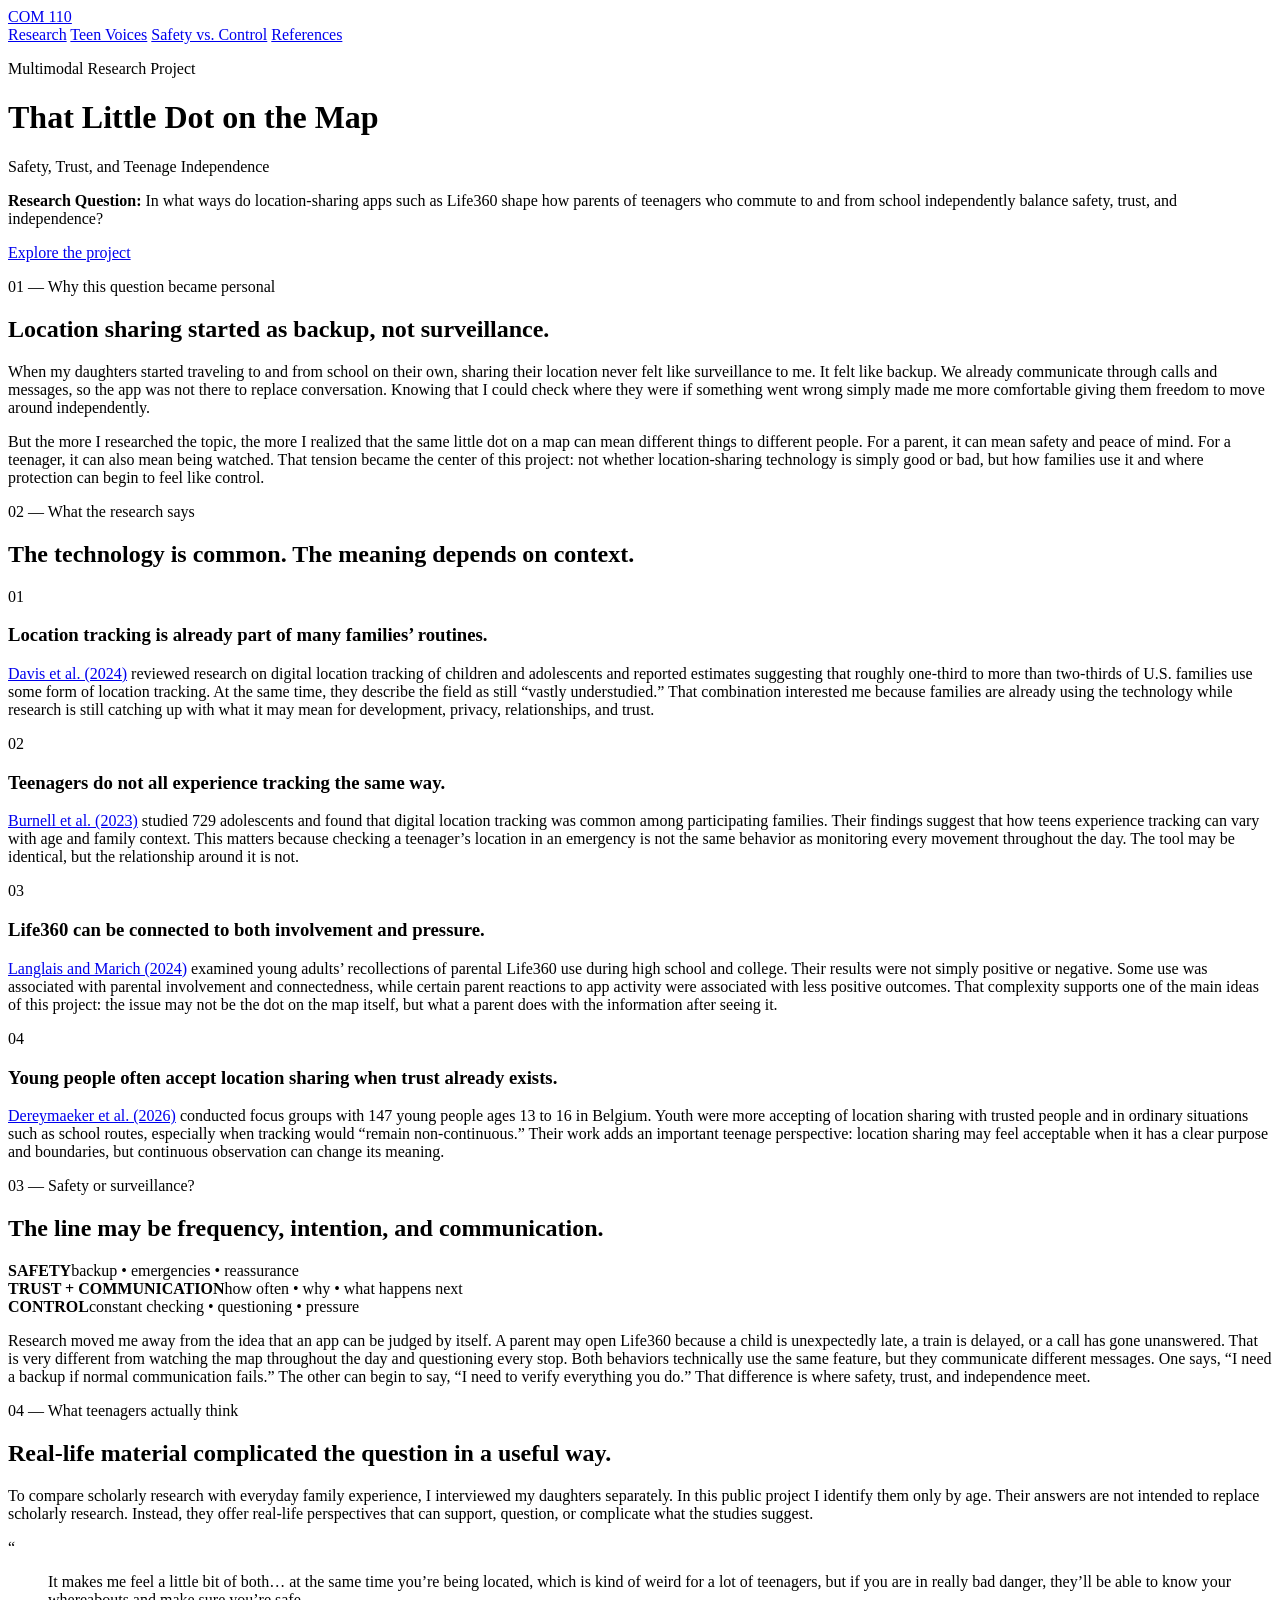
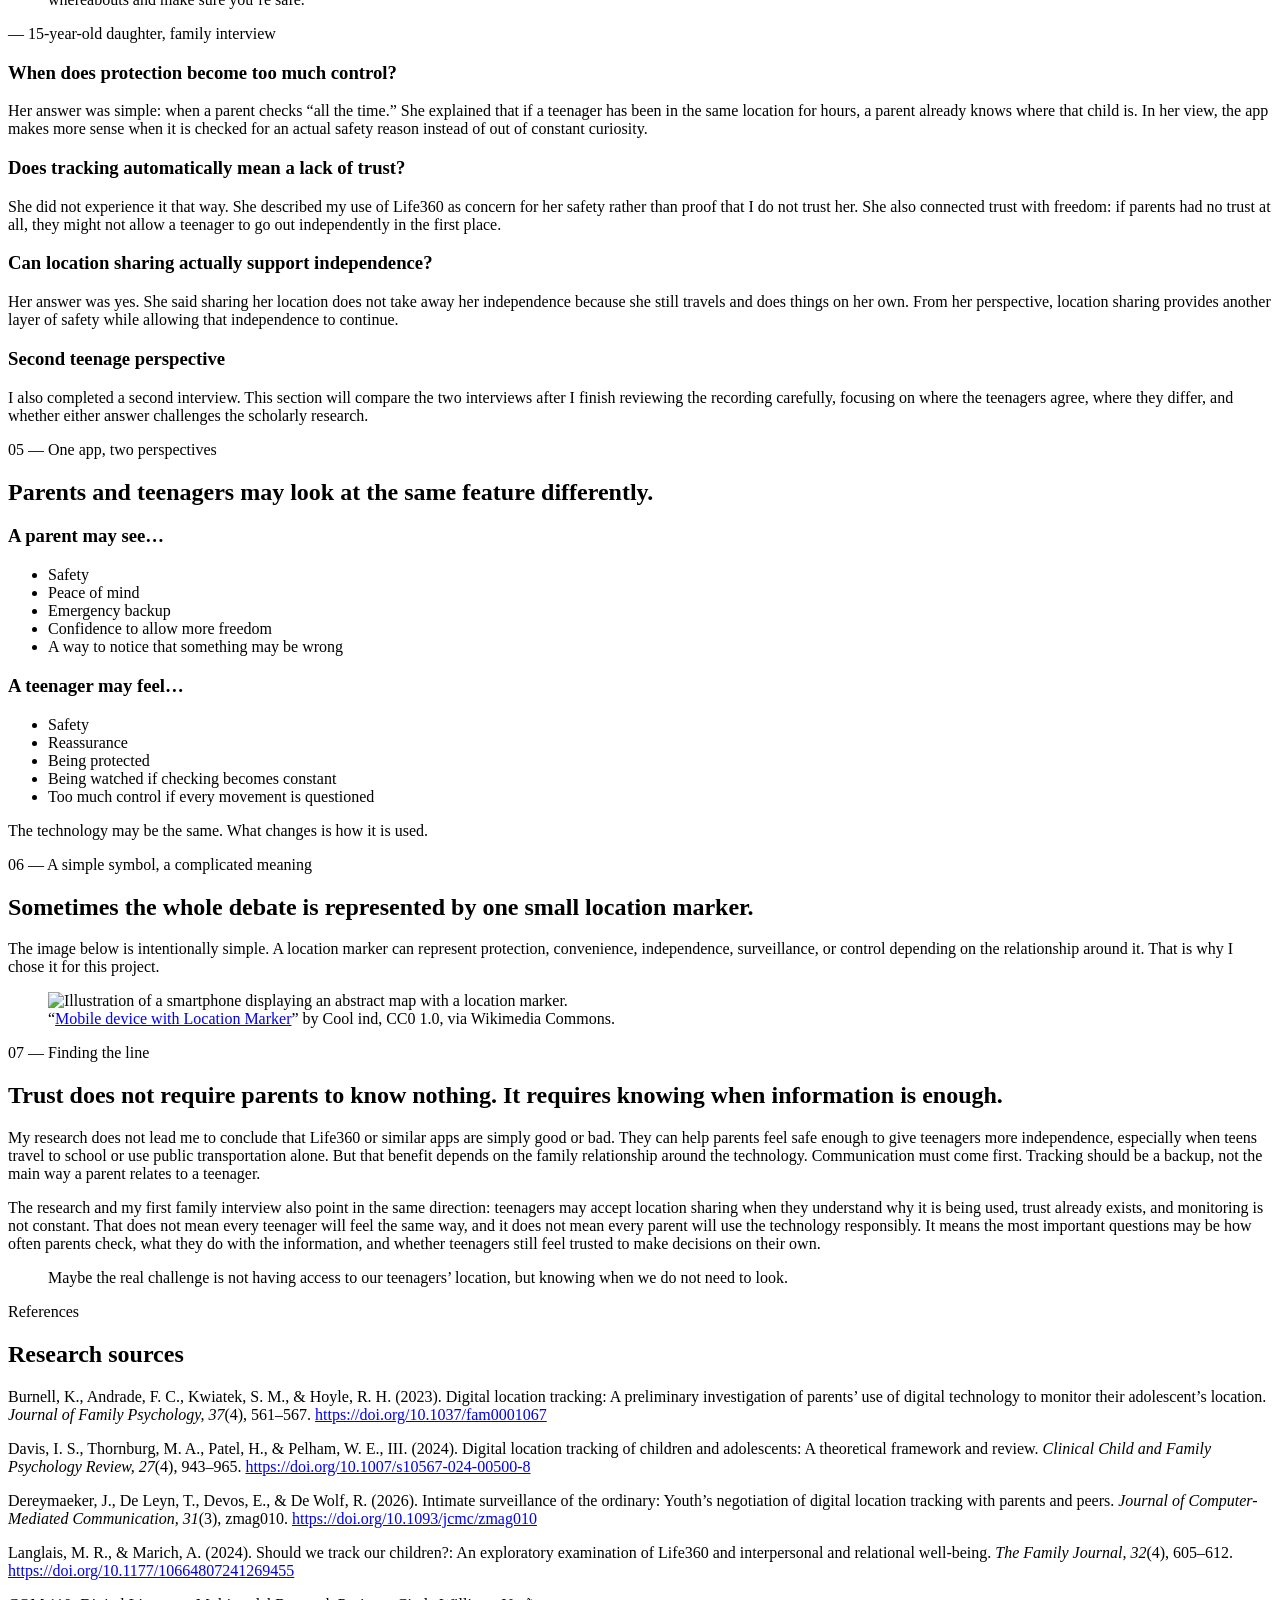
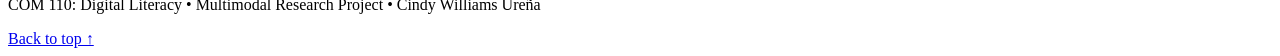
==== com110-life360/index.html @ 95034e3a "Start COM 110 multimodal research project site" ====
<!DOCTYPE html>
<html lang="en">
<head>
  <meta charset="UTF-8">
  <meta name="viewport" content="width=device-width, initial-scale=1.0">
  <meta name="description" content="COM 110 multimodal research project about location-sharing apps, safety, trust, and teenage independence.">
  <title>That Little Dot on the Map | COM 110</title>
  <link rel="stylesheet" href="styles.css">
</head>
<body>
  <header class="hero" id="top">
    <nav class="nav">
      <a class="brand" href="#top">COM 110</a>
      <div class="nav-links">
        <a href="#research">Research</a>
        <a href="#voices">Teen Voices</a>
        <a href="#balance">Safety vs. Control</a>
        <a href="#references">References</a>
      </div>
    </nav>

    <div class="hero-grid">
      <div class="hero-copy">
        <p class="eyebrow">Multimodal Research Project</p>
        <h1>That Little Dot on the Map</h1>
        <p class="subtitle">Safety, Trust, and Teenage Independence</p>
        <p class="research-question"><strong>Research Question:</strong> In what ways do location-sharing apps such as Life360 shape how parents of teenagers who commute to and from school independently balance safety, trust, and independence?</p>
        <a class="button" href="#introduction">Explore the project</a>
      </div>
      <div class="hero-art" aria-hidden="true">
        <div class="phone">
          <div class="phone-speaker"></div>
          <div class="road road-a"></div>
          <div class="road road-b"></div>
          <div class="road road-c"></div>
          <div class="pin"><span></span></div>
        </div>
      </div>
    </div>
  </header>

  <main>
    <section class="section" id="introduction">
      <p class="section-label">01 — Why this question became personal</p>
      <h2>Location sharing started as backup, not surveillance.</h2>
      <div class="columns">
        <p>When my daughters started traveling to and from school on their own, sharing their location never felt like surveillance to me. It felt like backup. We already communicate through calls and messages, so the app was not there to replace conversation. Knowing that I could check where they were if something went wrong simply made me more comfortable giving them freedom to move around independently.</p>
        <p>But the more I researched the topic, the more I realized that the same little dot on a map can mean different things to different people. For a parent, it can mean safety and peace of mind. For a teenager, it can also mean being watched. That tension became the center of this project: not whether location-sharing technology is simply good or bad, but how families use it and where protection can begin to feel like control.</p>
      </div>
    </section>

    <section class="section tinted" id="research">
      <p class="section-label">02 — What the research says</p>
      <h2>The technology is common. The meaning depends on context.</h2>

      <div class="card-grid">
        <article class="research-card">
          <span class="number">01</span>
          <h3>Location tracking is already part of many families’ routines.</h3>
          <p><a href="https://doi.org/10.1007/s10567-024-00500-8" target="_blank" rel="noopener">Davis et al. (2024)</a> reviewed research on digital location tracking of children and adolescents and reported estimates suggesting that roughly one-third to more than two-thirds of U.S. families use some form of location tracking. At the same time, they describe the field as still “vastly understudied.” That combination interested me because families are already using the technology while research is still catching up with what it may mean for development, privacy, relationships, and trust.</p>
        </article>

        <article class="research-card">
          <span class="number">02</span>
          <h3>Teenagers do not all experience tracking the same way.</h3>
          <p><a href="https://doi.org/10.1037/fam0001067" target="_blank" rel="noopener">Burnell et al. (2023)</a> studied 729 adolescents and found that digital location tracking was common among participating families. Their findings suggest that how teens experience tracking can vary with age and family context. This matters because checking a teenager’s location in an emergency is not the same behavior as monitoring every movement throughout the day. The tool may be identical, but the relationship around it is not.</p>
        </article>

        <article class="research-card">
          <span class="number">03</span>
          <h3>Life360 can be connected to both involvement and pressure.</h3>
          <p><a href="https://doi.org/10.1177/10664807241269455" target="_blank" rel="noopener">Langlais and Marich (2024)</a> examined young adults’ recollections of parental Life360 use during high school and college. Their results were not simply positive or negative. Some use was associated with parental involvement and connectedness, while certain parent reactions to app activity were associated with less positive outcomes. That complexity supports one of the main ideas of this project: the issue may not be the dot on the map itself, but what a parent does with the information after seeing it.</p>
        </article>

        <article class="research-card">
          <span class="number">04</span>
          <h3>Young people often accept location sharing when trust already exists.</h3>
          <p><a href="https://doi.org/10.1093/jcmc/zmag010" target="_blank" rel="noopener">Dereymaeker et al. (2026)</a> conducted focus groups with 147 young people ages 13 to 16 in Belgium. Youth were more accepting of location sharing with trusted people and in ordinary situations such as school routes, especially when tracking would “remain non-continuous.” Their work adds an important teenage perspective: location sharing may feel acceptable when it has a clear purpose and boundaries, but continuous observation can change its meaning.</p>
        </article>
      </div>
    </section>

    <section class="section" id="balance">
      <p class="section-label">03 — Safety or surveillance?</p>
      <h2>The line may be frequency, intention, and communication.</h2>

      <div class="spectrum" role="img" aria-label="A visual spectrum from safety to control, with trust and communication in the center.">
        <div class="spectrum-block safe"><strong>SAFETY</strong><span>backup • emergencies • reassurance</span></div>
        <div class="spectrum-block middle"><strong>TRUST + COMMUNICATION</strong><span>how often • why • what happens next</span></div>
        <div class="spectrum-block watch"><strong>CONTROL</strong><span>constant checking • questioning • pressure</span></div>
      </div>

      <p class="wide">Research moved me away from the idea that an app can be judged by itself. A parent may open Life360 because a child is unexpectedly late, a train is delayed, or a call has gone unanswered. That is very different from watching the map throughout the day and questioning every stop. Both behaviors technically use the same feature, but they communicate different messages. One says, “I need a backup if normal communication fails.” The other can begin to say, “I need to verify everything you do.” That difference is where safety, trust, and independence meet.</p>
    </section>

    <section class="section voices" id="voices">
      <p class="section-label">04 — What teenagers actually think</p>
      <h2>Real-life material complicated the question in a useful way.</h2>
      <p class="wide">To compare scholarly research with everyday family experience, I interviewed my daughters separately. In this public project I identify them only by age. Their answers are not intended to replace scholarly research. Instead, they offer real-life perspectives that can support, question, or complicate what the studies suggest.</p>

      <div class="quote-card">
        <div class="quote-mark">“</div>
        <blockquote>It makes me feel a little bit of both… at the same time you’re being located, which is kind of weird for a lot of teenagers, but if you are in really bad danger, they’ll be able to know your whereabouts and make sure you’re safe.</blockquote>
        <p>— 15-year-old daughter, family interview</p>
      </div>

      <div class="voice-grid">
        <article>
          <h3>When does protection become too much control?</h3>
          <p>Her answer was simple: when a parent checks “all the time.” She explained that if a teenager has been in the same location for hours, a parent already knows where that child is. In her view, the app makes more sense when it is checked for an actual safety reason instead of out of constant curiosity.</p>
        </article>
        <article>
          <h3>Does tracking automatically mean a lack of trust?</h3>
          <p>She did not experience it that way. She described my use of Life360 as concern for her safety rather than proof that I do not trust her. She also connected trust with freedom: if parents had no trust at all, they might not allow a teenager to go out independently in the first place.</p>
        </article>
        <article>
          <h3>Can location sharing actually support independence?</h3>
          <p>Her answer was yes. She said sharing her location does not take away her independence because she still travels and does things on her own. From her perspective, location sharing provides another layer of safety while allowing that independence to continue.</p>
        </article>
        <article class="pending">
          <h3>Second teenage perspective</h3>
          <p>I also completed a second interview. This section will compare the two interviews after I finish reviewing the recording carefully, focusing on where the teenagers agree, where they differ, and whether either answer challenges the scholarly research.</p>
        </article>
      </div>
    </section>

    <section class="section comparison">
      <p class="section-label">05 — One app, two perspectives</p>
      <h2>Parents and teenagers may look at the same feature differently.</h2>
      <div class="comparison-grid">
        <div class="compare-card parent">
          <h3>A parent may see…</h3>
          <ul>
            <li>Safety</li>
            <li>Peace of mind</li>
            <li>Emergency backup</li>
            <li>Confidence to allow more freedom</li>
            <li>A way to notice that something may be wrong</li>
          </ul>
        </div>
        <div class="compare-card teen">
          <h3>A teenager may feel…</h3>
          <ul>
            <li>Safety</li>
            <li>Reassurance</li>
            <li>Being protected</li>
            <li>Being watched if checking becomes constant</li>
            <li>Too much control if every movement is questioned</li>
          </ul>
        </div>
      </div>
      <p class="takeaway">The technology may be the same. What changes is how it is used.</p>
    </section>

    <section class="section image-section">
      <div class="image-copy">
        <p class="section-label">06 — A simple symbol, a complicated meaning</p>
        <h2>Sometimes the whole debate is represented by one small location marker.</h2>
        <p>The image below is intentionally simple. A location marker can represent protection, convenience, independence, surveillance, or control depending on the relationship around it. That is why I chose it for this project.</p>
      </div>
      <figure>
        <img src="https://commons.wikimedia.org/wiki/Special:Redirect/file/Mobile_device_with_Location_Marker.png" alt="Illustration of a smartphone displaying an abstract map with a location marker.">
        <figcaption>“<a href="https://commons.wikimedia.org/wiki/File:Mobile_device_with_Location_Marker.png" target="_blank" rel="noopener">Mobile device with Location Marker</a>” by Cool ind, CC0 1.0, via Wikimedia Commons.</figcaption>
      </figure>
    </section>

    <section class="section conclusion">
      <p class="section-label">07 — Finding the line</p>
      <h2>Trust does not require parents to know nothing. It requires knowing when information is enough.</h2>
      <p>My research does not lead me to conclude that Life360 or similar apps are simply good or bad. They can help parents feel safe enough to give teenagers more independence, especially when teens travel to school or use public transportation alone. But that benefit depends on the family relationship around the technology. Communication must come first. Tracking should be a backup, not the main way a parent relates to a teenager.</p>
      <p>The research and my first family interview also point in the same direction: teenagers may accept location sharing when they understand why it is being used, trust already exists, and monitoring is not constant. That does not mean every teenager will feel the same way, and it does not mean every parent will use the technology responsibly. It means the most important questions may be how often parents check, what they do with the information, and whether teenagers still feel trusted to make decisions on their own.</p>
      <blockquote class="final-quote">Maybe the real challenge is not having access to our teenagers’ location, but knowing when we do not need to look.</blockquote>
    </section>

    <section class="section references" id="references">
      <p class="section-label">References</p>
      <h2>Research sources</h2>
      <div class="reference-list">
        <p>Burnell, K., Andrade, F. C., Kwiatek, S. M., &amp; Hoyle, R. H. (2023). Digital location tracking: A preliminary investigation of parents’ use of digital technology to monitor their adolescent’s location. <em>Journal of Family Psychology, 37</em>(4), 561–567. <a href="https://doi.org/10.1037/fam0001067" target="_blank" rel="noopener">https://doi.org/10.1037/fam0001067</a></p>
        <p>Davis, I. S., Thornburg, M. A., Patel, H., &amp; Pelham, W. E., III. (2024). Digital location tracking of children and adolescents: A theoretical framework and review. <em>Clinical Child and Family Psychology Review, 27</em>(4), 943–965. <a href="https://doi.org/10.1007/s10567-024-00500-8" target="_blank" rel="noopener">https://doi.org/10.1007/s10567-024-00500-8</a></p>
        <p>Dereymaeker, J., De Leyn, T., Devos, E., &amp; De Wolf, R. (2026). Intimate surveillance of the ordinary: Youth’s negotiation of digital location tracking with parents and peers. <em>Journal of Computer-Mediated Communication, 31</em>(3), zmag010. <a href="https://doi.org/10.1093/jcmc/zmag010" target="_blank" rel="noopener">https://doi.org/10.1093/jcmc/zmag010</a></p>
        <p>Langlais, M. R., &amp; Marich, A. (2024). Should we track our children?: An exploratory examination of Life360 and interpersonal and relational well-being. <em>The Family Journal, 32</em>(4), 605–612. <a href="https://doi.org/10.1177/10664807241269455" target="_blank" rel="noopener">https://doi.org/10.1177/10664807241269455</a></p>
      </div>
    </section>
  </main>

  <footer>
    <p>COM 110: Digital Literacy • Multimodal Research Project • Cindy Williams Ureña</p>
    <a href="#top">Back to top ↑</a>
  </footer>

  <script src="script.js"></script>
</body>
</html>
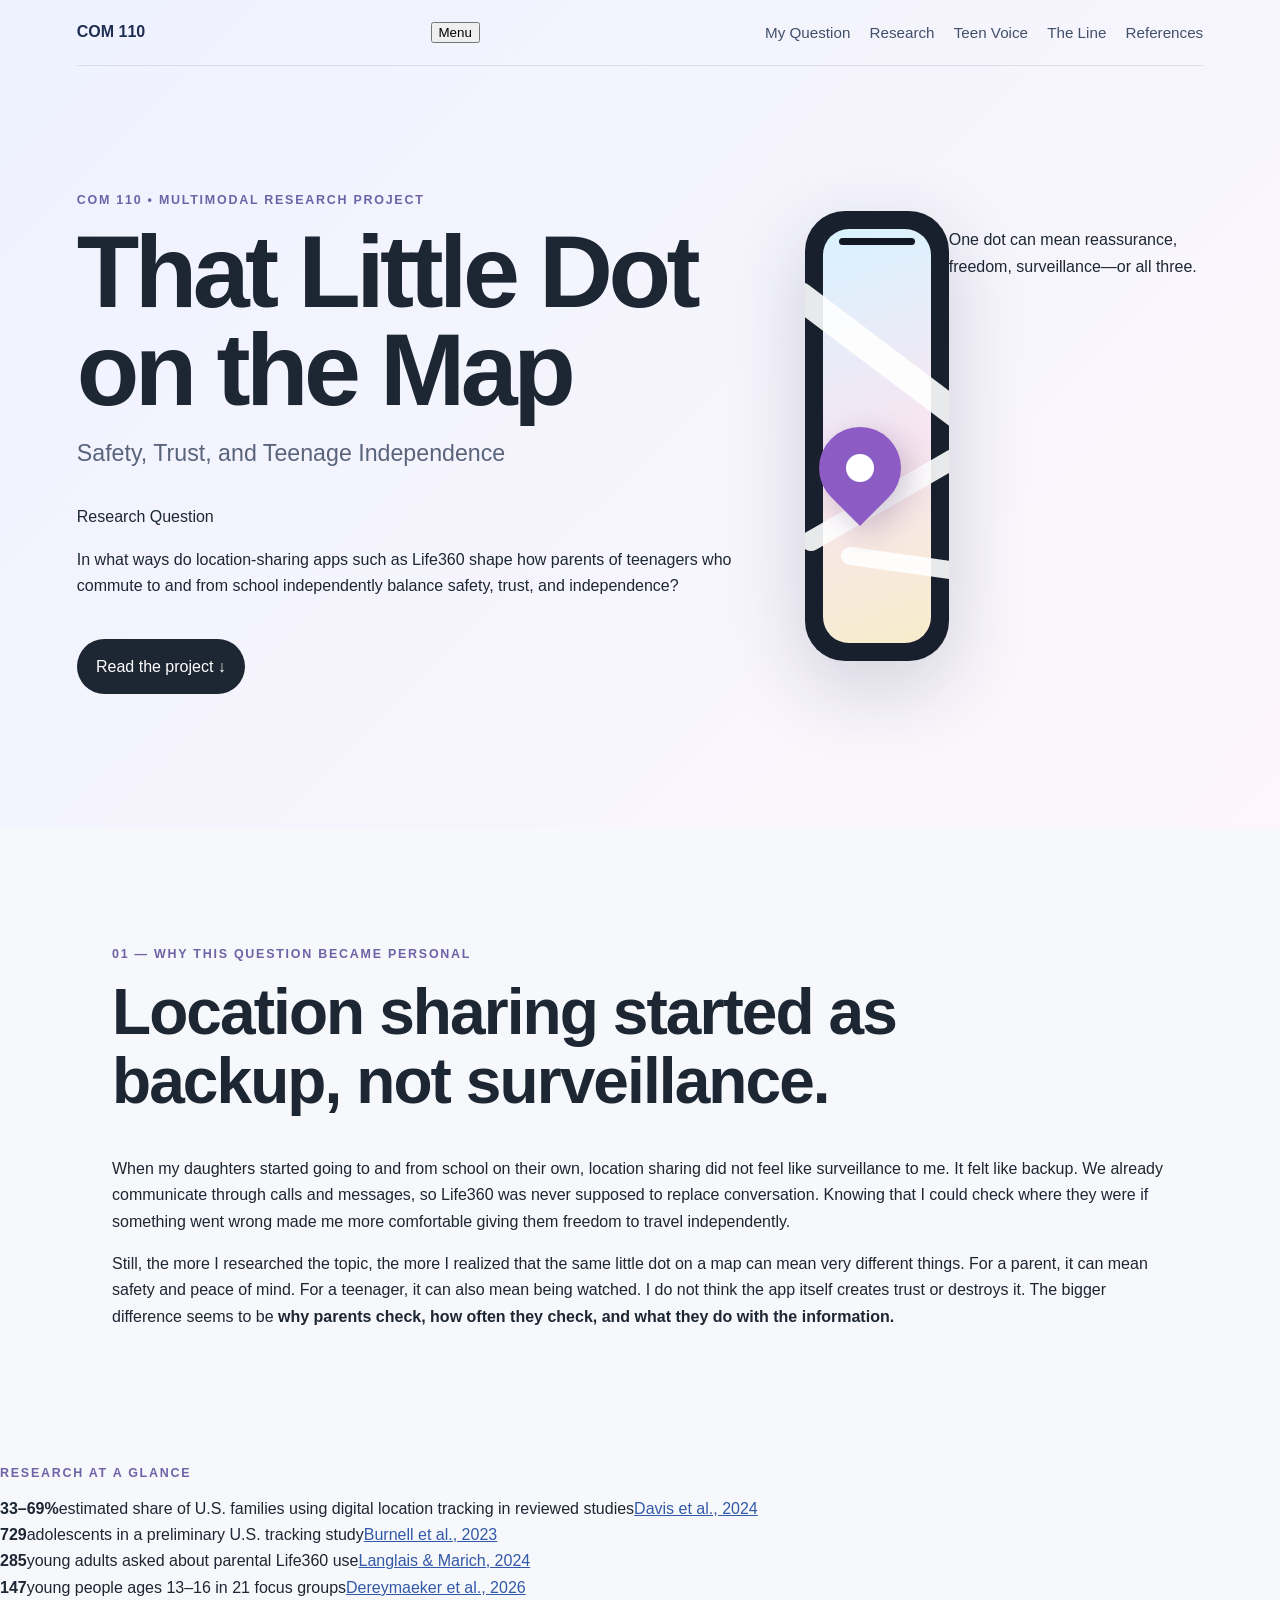
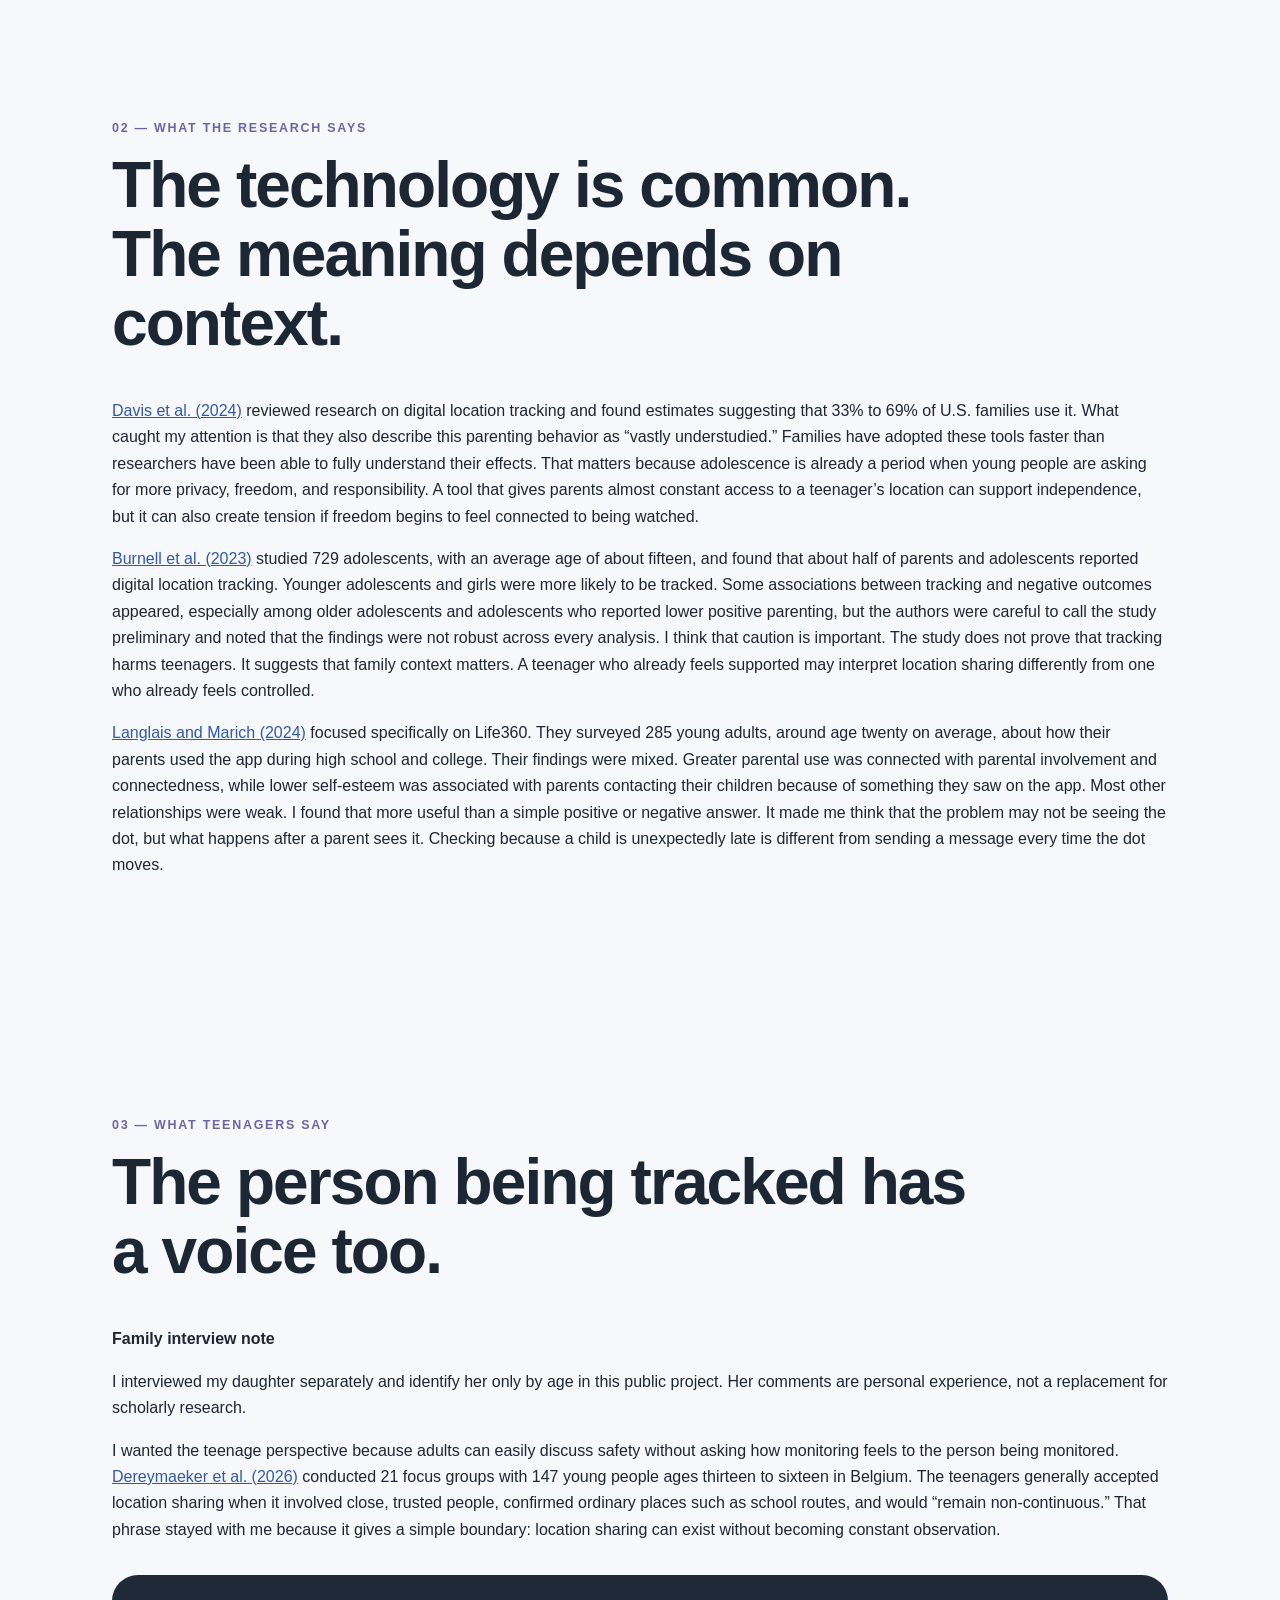
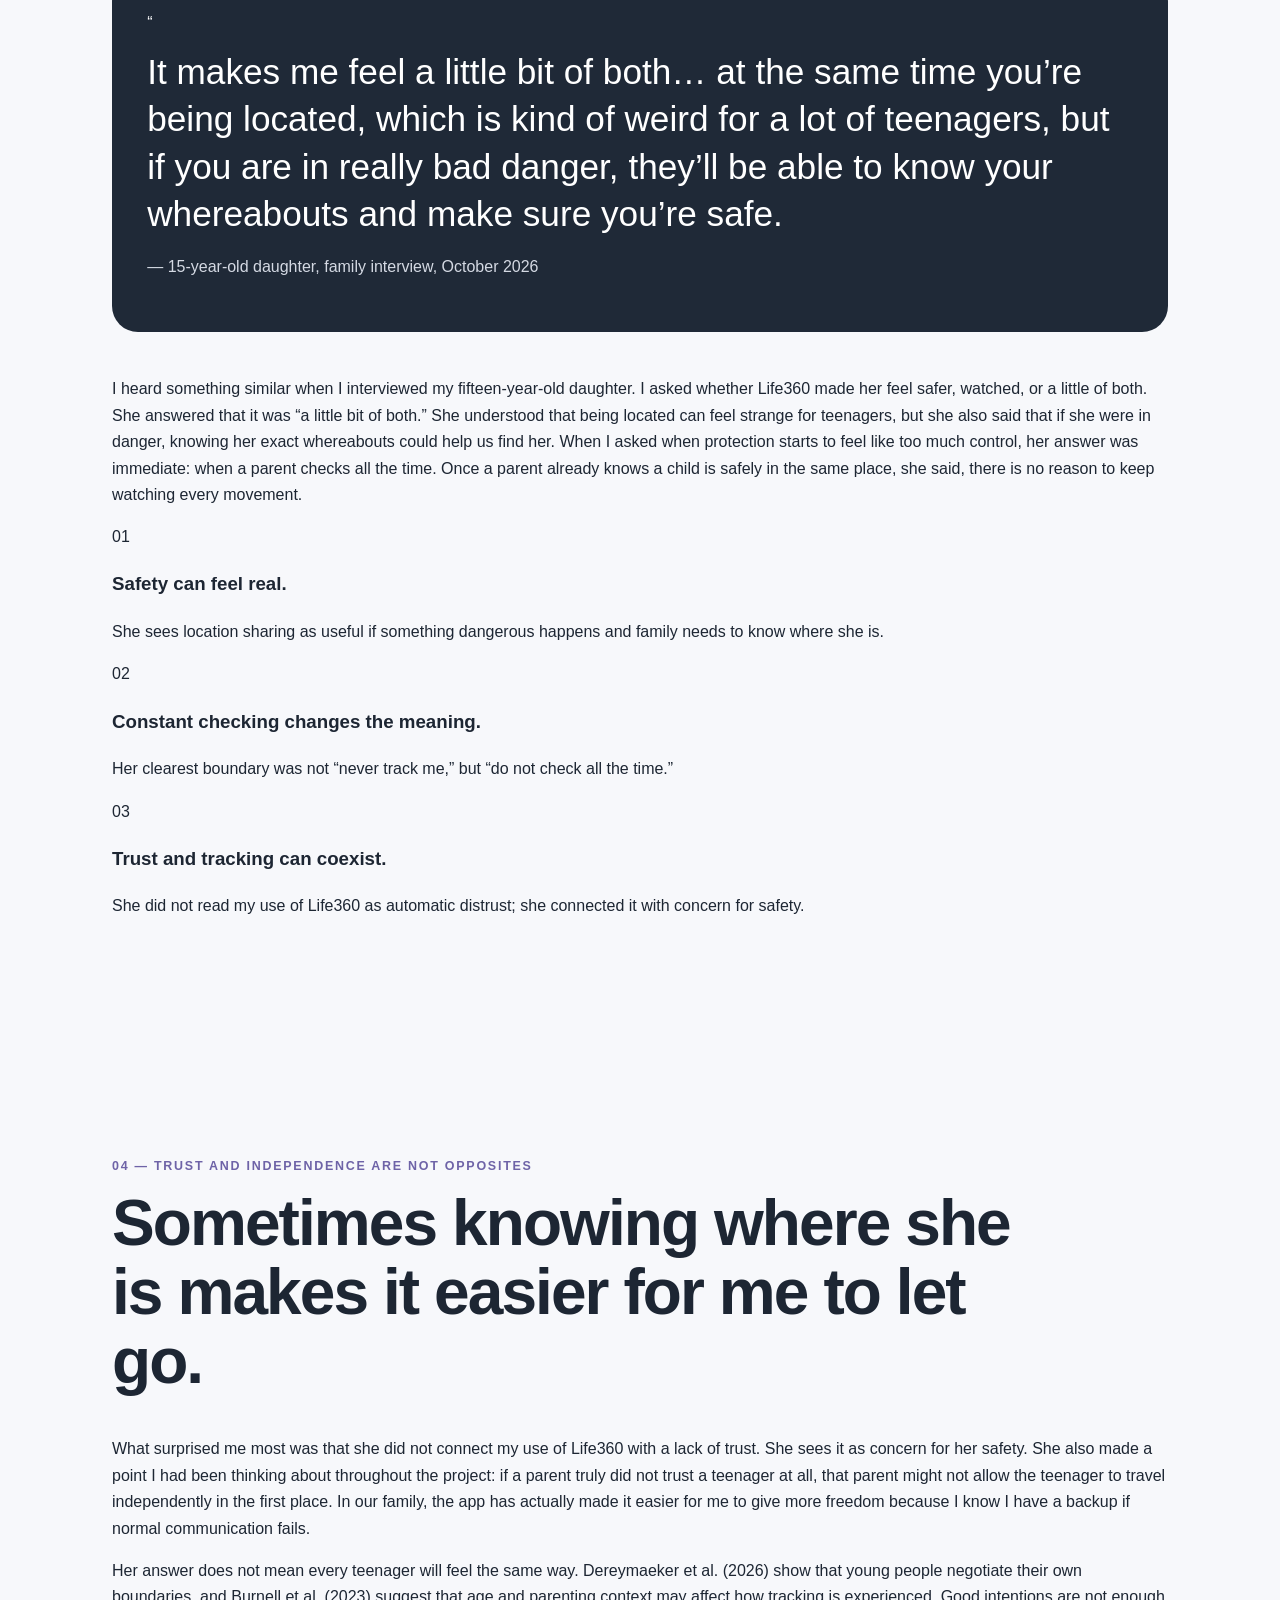
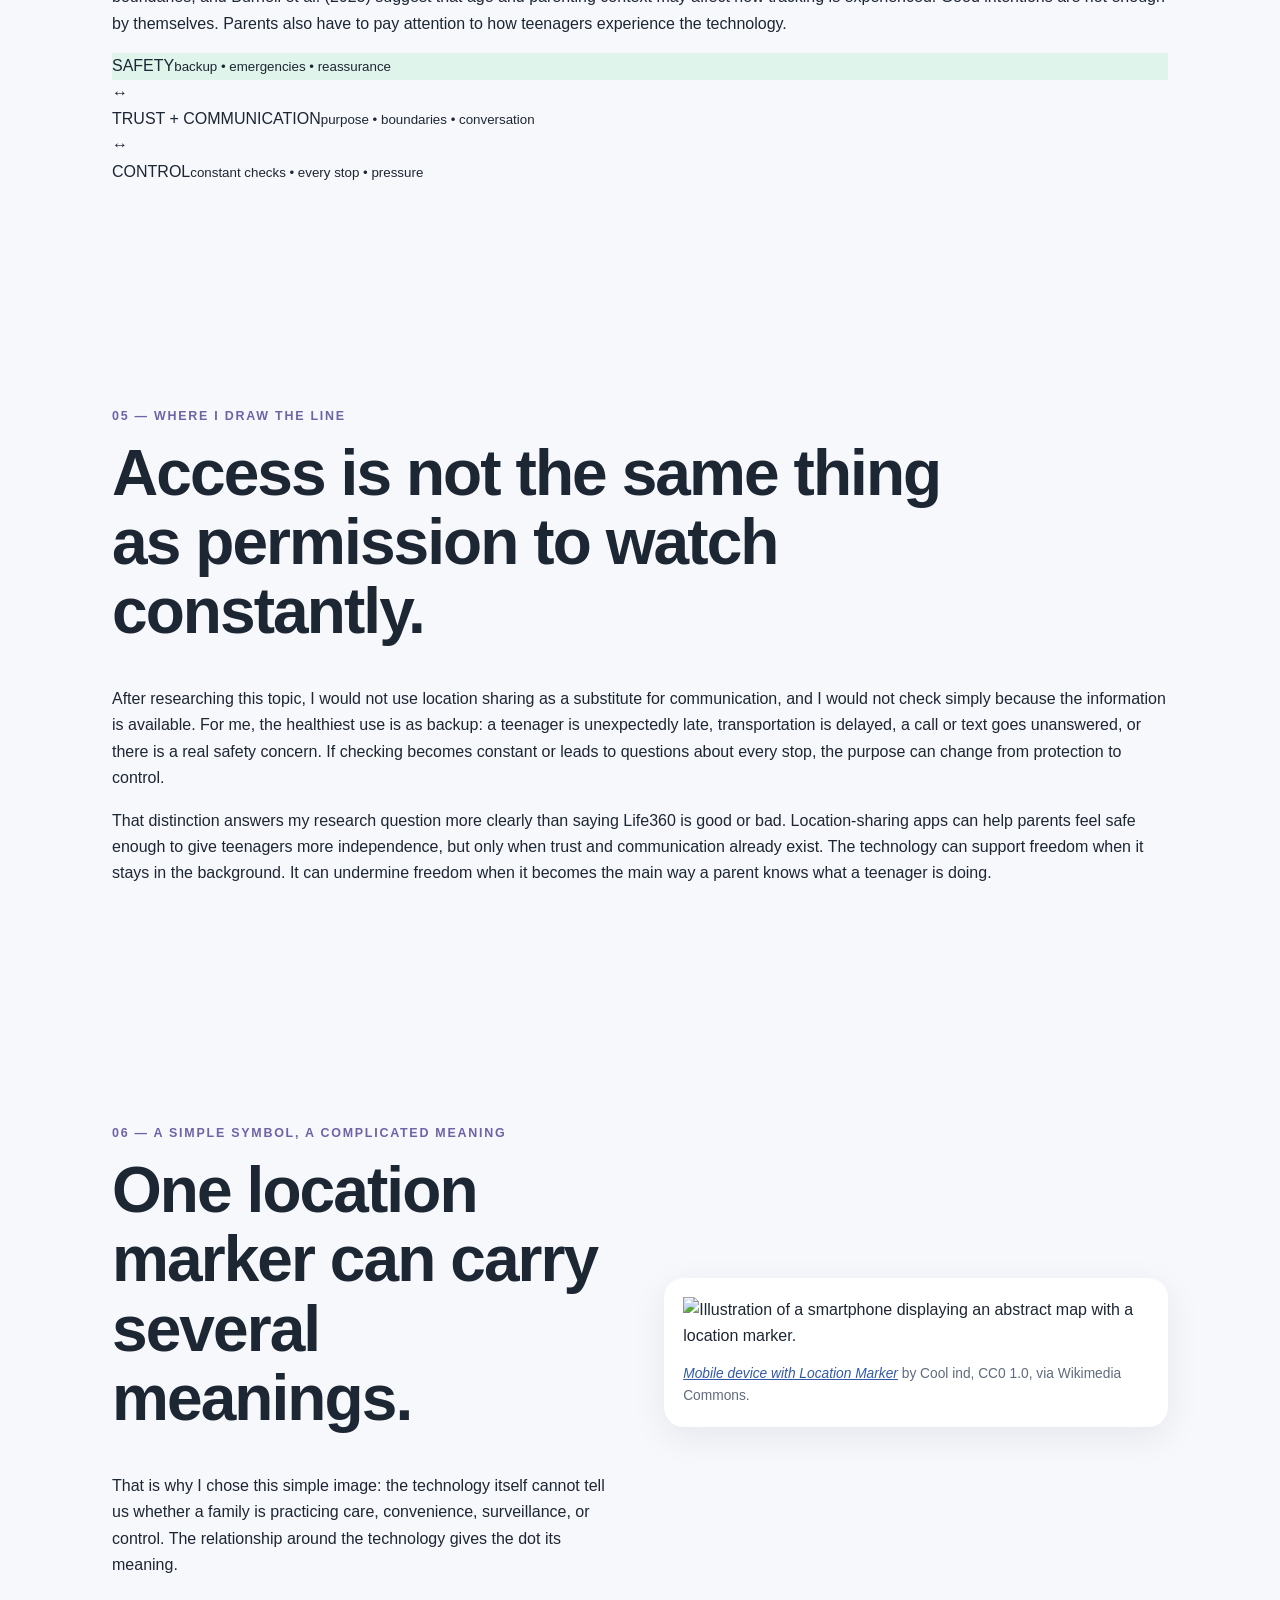
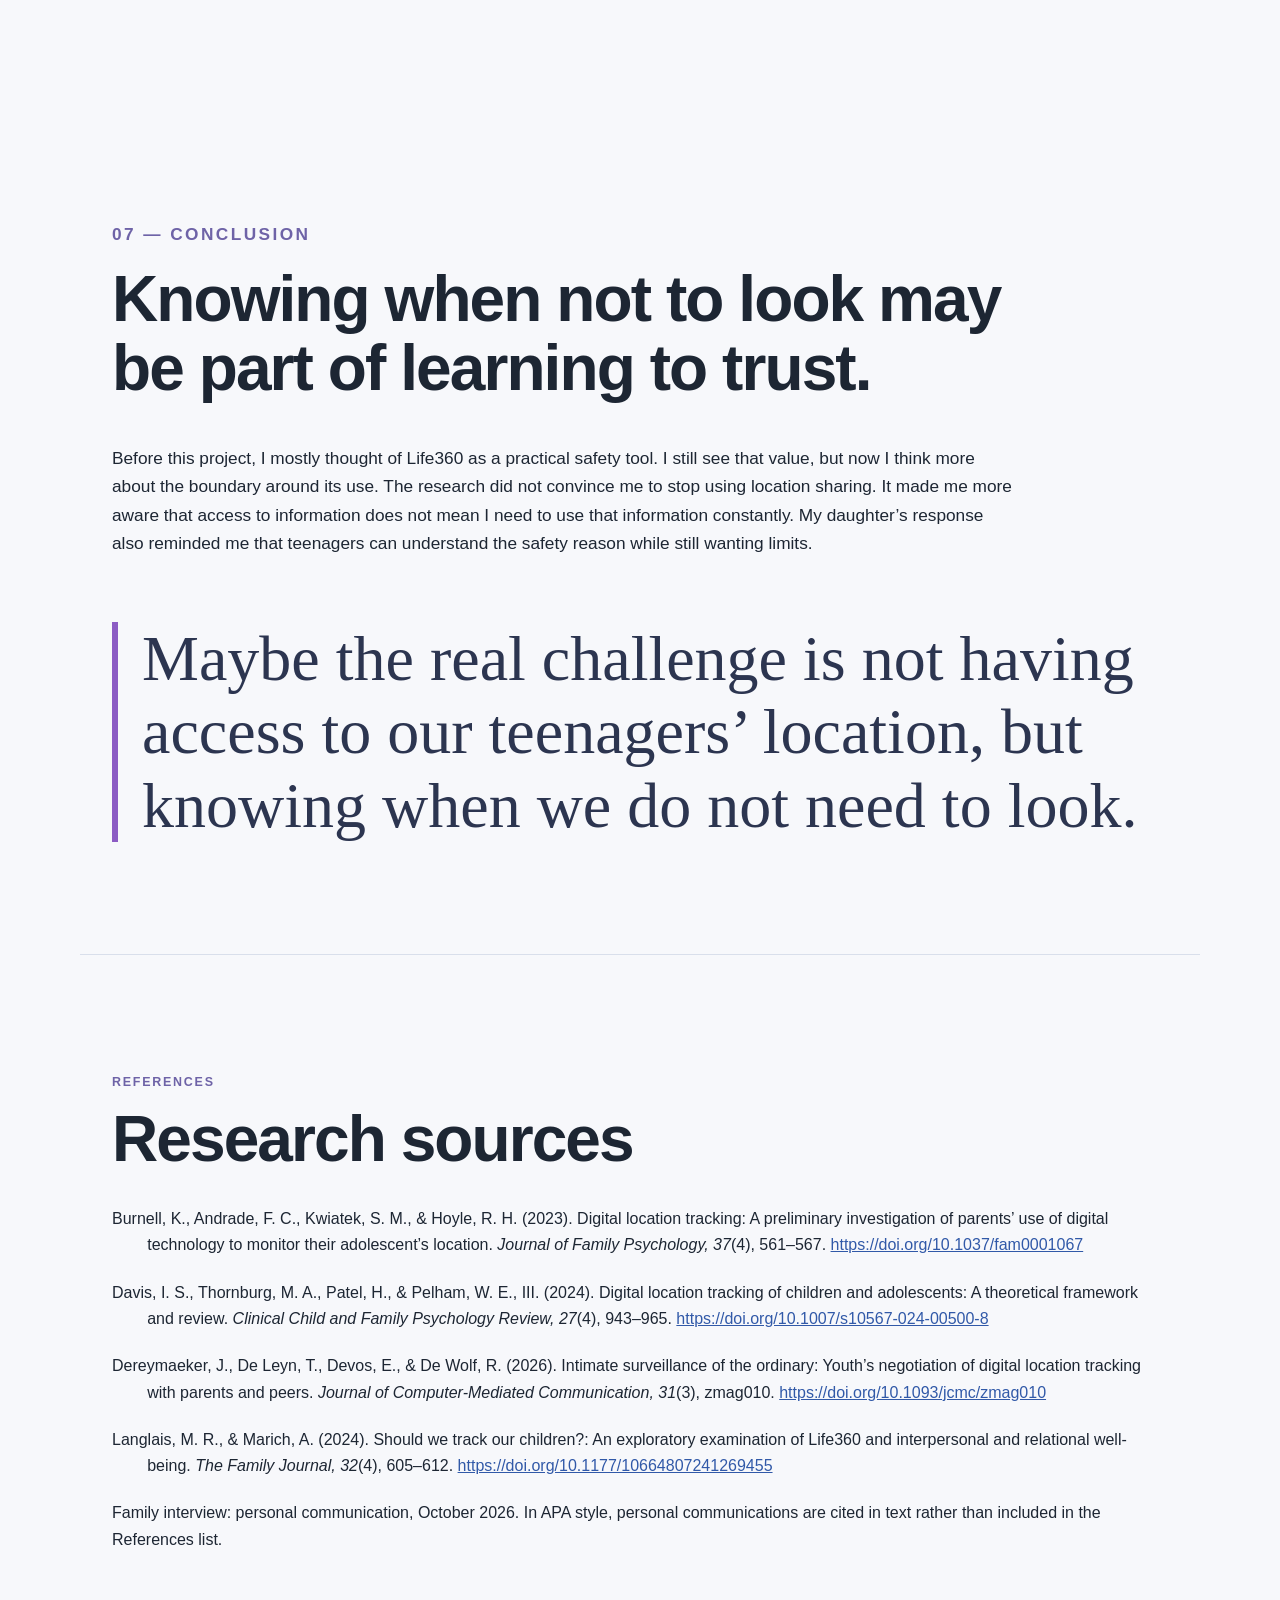
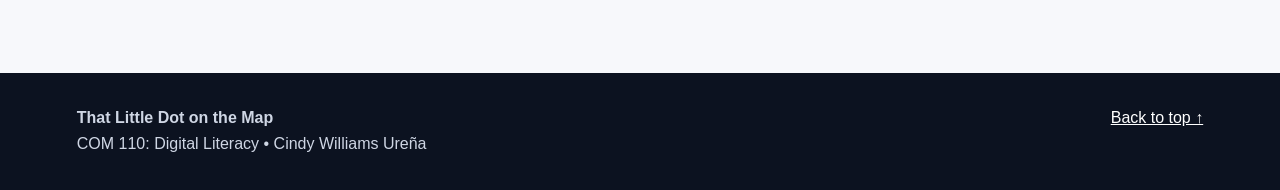
==== commit e5bd6d7d: "Polish COM 110 Life360 research project" ====
--- a/com110-life360/index.html
+++ b/com110-life360/index.html
@@ -3,172 +3,163 @@
 <head>
   <meta charset="UTF-8">
   <meta name="viewport" content="width=device-width, initial-scale=1.0">
-  <meta name="description" content="COM 110 multimodal research project about location-sharing apps, safety, trust, and teenage independence.">
+  <meta name="description" content="COM 110 multimodal research project on Life360, location sharing, safety, trust, and teenage independence.">
   <title>That Little Dot on the Map | COM 110</title>
   <link rel="stylesheet" href="styles.css">
 </head>
 <body>
+  <div class="progress" aria-hidden="true"><span id="progressBar"></span></div>
   <header class="hero" id="top">
-    <nav class="nav">
+    <nav class="nav" aria-label="Project navigation">
       <a class="brand" href="#top">COM 110</a>
-      <div class="nav-links">
+      <button class="menu-toggle" aria-expanded="false" aria-controls="navLinks">Menu</button>
+      <div class="nav-links" id="navLinks">
+        <a href="#story">My Question</a>
         <a href="#research">Research</a>
-        <a href="#voices">Teen Voices</a>
-        <a href="#balance">Safety vs. Control</a>
+        <a href="#voices">Teen Voice</a>
+        <a href="#line">The Line</a>
         <a href="#references">References</a>
       </div>
     </nav>
 
     <div class="hero-grid">
       <div class="hero-copy">
-        <p class="eyebrow">Multimodal Research Project</p>
-        <h1>That Little Dot on the Map</h1>
+        <p class="eyebrow">COM 110 • Multimodal Research Project</p>
+        <h1>That Little Dot<br>on the Map</h1>
         <p class="subtitle">Safety, Trust, and Teenage Independence</p>
-        <p class="research-question"><strong>Research Question:</strong> In what ways do location-sharing apps such as Life360 shape how parents of teenagers who commute to and from school independently balance safety, trust, and independence?</p>
-        <a class="button" href="#introduction">Explore the project</a>
+        <div class="question-box">
+          <span>Research Question</span>
+          <p>In what ways do location-sharing apps such as Life360 shape how parents of teenagers who commute to and from school independently balance safety, trust, and independence?</p>
+        </div>
+        <a class="button" href="#story">Read the project <span aria-hidden="true">↓</span></a>
       </div>
-      <div class="hero-art" aria-hidden="true">
+
+      <div class="hero-art" role="img" aria-label="Illustration of a smartphone map with a location marker.">
         <div class="phone">
           <div class="phone-speaker"></div>
+          <div class="map-label label-home">HOME</div>
+          <div class="map-label label-school">SCHOOL</div>
           <div class="road road-a"></div>
           <div class="road road-b"></div>
           <div class="road road-c"></div>
           <div class="pin"><span></span></div>
         </div>
+        <p class="hero-note">One dot can mean reassurance, freedom, surveillance—or all three.</p>
       </div>
     </div>
   </header>
 
   <main>
-    <section class="section" id="introduction">
+    <section class="section" id="story">
       <p class="section-label">01 — Why this question became personal</p>
       <h2>Location sharing started as backup, not surveillance.</h2>
-      <div class="columns">
-        <p>When my daughters started traveling to and from school on their own, sharing their location never felt like surveillance to me. It felt like backup. We already communicate through calls and messages, so the app was not there to replace conversation. Knowing that I could check where they were if something went wrong simply made me more comfortable giving them freedom to move around independently.</p>
-        <p>But the more I researched the topic, the more I realized that the same little dot on a map can mean different things to different people. For a parent, it can mean safety and peace of mind. For a teenager, it can also mean being watched. That tension became the center of this project: not whether location-sharing technology is simply good or bad, but how families use it and where protection can begin to feel like control.</p>
+      <div class="prose two-col">
+        <p>When my daughters started going to and from school on their own, location sharing did not feel like surveillance to me. It felt like backup. We already communicate through calls and messages, so Life360 was never supposed to replace conversation. Knowing that I could check where they were if something went wrong made me more comfortable giving them freedom to travel independently.</p>
+        <p>Still, the more I researched the topic, the more I realized that the same little dot on a map can mean very different things. For a parent, it can mean safety and peace of mind. For a teenager, it can also mean being watched. I do not think the app itself creates trust or destroys it. The bigger difference seems to be <strong>why parents check, how often they check, and what they do with the information.</strong></p>
       </div>
     </section>
 
-    <section class="section tinted" id="research">
-      <p class="section-label">02 — What the research says</p>
-      <h2>The technology is common. The meaning depends on context.</h2>
-
-      <div class="card-grid">
-        <article class="research-card">
-          <span class="number">01</span>
-          <h3>Location tracking is already part of many families’ routines.</h3>
-          <p><a href="https://doi.org/10.1007/s10567-024-00500-8" target="_blank" rel="noopener">Davis et al. (2024)</a> reviewed research on digital location tracking of children and adolescents and reported estimates suggesting that roughly one-third to more than two-thirds of U.S. families use some form of location tracking. At the same time, they describe the field as still “vastly understudied.” That combination interested me because families are already using the technology while research is still catching up with what it may mean for development, privacy, relationships, and trust.</p>
-        </article>
-
-        <article class="research-card">
-          <span class="number">02</span>
-          <h3>Teenagers do not all experience tracking the same way.</h3>
-          <p><a href="https://doi.org/10.1037/fam0001067" target="_blank" rel="noopener">Burnell et al. (2023)</a> studied 729 adolescents and found that digital location tracking was common among participating families. Their findings suggest that how teens experience tracking can vary with age and family context. This matters because checking a teenager’s location in an emergency is not the same behavior as monitoring every movement throughout the day. The tool may be identical, but the relationship around it is not.</p>
-        </article>
-
-        <article class="research-card">
-          <span class="number">03</span>
-          <h3>Life360 can be connected to both involvement and pressure.</h3>
-          <p><a href="https://doi.org/10.1177/10664807241269455" target="_blank" rel="noopener">Langlais and Marich (2024)</a> examined young adults’ recollections of parental Life360 use during high school and college. Their results were not simply positive or negative. Some use was associated with parental involvement and connectedness, while certain parent reactions to app activity were associated with less positive outcomes. That complexity supports one of the main ideas of this project: the issue may not be the dot on the map itself, but what a parent does with the information after seeing it.</p>
-        </article>
-
-        <article class="research-card">
-          <span class="number">04</span>
-          <h3>Young people often accept location sharing when trust already exists.</h3>
-          <p><a href="https://doi.org/10.1093/jcmc/zmag010" target="_blank" rel="noopener">Dereymaeker et al. (2026)</a> conducted focus groups with 147 young people ages 13 to 16 in Belgium. Youth were more accepting of location sharing with trusted people and in ordinary situations such as school routes, especially when tracking would “remain non-continuous.” Their work adds an important teenage perspective: location sharing may feel acceptable when it has a clear purpose and boundaries, but continuous observation can change its meaning.</p>
-        </article>
+    <section class="stats-band" aria-labelledby="stats-heading">
+      <div class="stats-wrap">
+        <p class="section-label light" id="stats-heading">Research at a glance</p>
+        <div class="stats-grid">
+          <div class="stat"><strong>33–69%</strong><span>estimated share of U.S. families using digital location tracking in reviewed studies</span><a href="https://doi.org/10.1007/s10567-024-00500-8" target="_blank" rel="noopener">Davis et al., 2024</a></div>
+          <div class="stat"><strong>729</strong><span>adolescents in a preliminary U.S. tracking study</span><a href="https://doi.org/10.1037/fam0001067" target="_blank" rel="noopener">Burnell et al., 2023</a></div>
+          <div class="stat"><strong>285</strong><span>young adults asked about parental Life360 use</span><a href="https://doi.org/10.1177/10664807241269455" target="_blank" rel="noopener">Langlais &amp; Marich, 2024</a></div>
+          <div class="stat"><strong>147</strong><span>young people ages 13–16 in 21 focus groups</span><a href="https://doi.org/10.1093/jcmc/zmag010" target="_blank" rel="noopener">Dereymaeker et al., 2026</a></div>
+        </div>
       </div>
     </section>
 
-    <section class="section" id="balance">
-      <p class="section-label">03 — Safety or surveillance?</p>
-      <h2>The line may be frequency, intention, and communication.</h2>
+    <section class="section" id="research">
+      <p class="section-label">02 — What the research says</p>
+      <h2>The technology is common. The meaning depends on context.</h2>
+      <div class="prose">
+        <p><a class="text-link" href="https://doi.org/10.1007/s10567-024-00500-8" target="_blank" rel="noopener">Davis et al. (2024)</a> reviewed research on digital location tracking and found estimates suggesting that 33% to 69% of U.S. families use it. What caught my attention is that they also describe this parenting behavior as <q>vastly understudied.</q> Families have adopted these tools faster than researchers have been able to fully understand their effects. That matters because adolescence is already a period when young people are asking for more privacy, freedom, and responsibility. A tool that gives parents almost constant access to a teenager’s location can support independence, but it can also create tension if freedom begins to feel connected to being watched.</p>
 
-      <div class="spectrum" role="img" aria-label="A visual spectrum from safety to control, with trust and communication in the center.">
-        <div class="spectrum-block safe"><strong>SAFETY</strong><span>backup • emergencies • reassurance</span></div>
-        <div class="spectrum-block middle"><strong>TRUST + COMMUNICATION</strong><span>how often • why • what happens next</span></div>
-        <div class="spectrum-block watch"><strong>CONTROL</strong><span>constant checking • questioning • pressure</span></div>
-      </div>
+        <p><a class="text-link" href="https://doi.org/10.1037/fam0001067" target="_blank" rel="noopener">Burnell et al. (2023)</a> studied 729 adolescents, with an average age of about fifteen, and found that about half of parents and adolescents reported digital location tracking. Younger adolescents and girls were more likely to be tracked. Some associations between tracking and negative outcomes appeared, especially among older adolescents and adolescents who reported lower positive parenting, but the authors were careful to call the study preliminary and noted that the findings were not robust across every analysis. I think that caution is important. The study does not prove that tracking harms teenagers. It suggests that family context matters. A teenager who already feels supported may interpret location sharing differently from one who already feels controlled.</p>
 
-      <p class="wide">Research moved me away from the idea that an app can be judged by itself. A parent may open Life360 because a child is unexpectedly late, a train is delayed, or a call has gone unanswered. That is very different from watching the map throughout the day and questioning every stop. Both behaviors technically use the same feature, but they communicate different messages. One says, “I need a backup if normal communication fails.” The other can begin to say, “I need to verify everything you do.” That difference is where safety, trust, and independence meet.</p>
-    </section>
-
-    <section class="section voices" id="voices">
-      <p class="section-label">04 — What teenagers actually think</p>
-      <h2>Real-life material complicated the question in a useful way.</h2>
-      <p class="wide">To compare scholarly research with everyday family experience, I interviewed my daughters separately. In this public project I identify them only by age. Their answers are not intended to replace scholarly research. Instead, they offer real-life perspectives that can support, question, or complicate what the studies suggest.</p>
-
-      <div class="quote-card">
-        <div class="quote-mark">“</div>
-        <blockquote>It makes me feel a little bit of both… at the same time you’re being located, which is kind of weird for a lot of teenagers, but if you are in really bad danger, they’ll be able to know your whereabouts and make sure you’re safe.</blockquote>
-        <p>— 15-year-old daughter, family interview</p>
-      </div>
-
-      <div class="voice-grid">
-        <article>
-          <h3>When does protection become too much control?</h3>
-          <p>Her answer was simple: when a parent checks “all the time.” She explained that if a teenager has been in the same location for hours, a parent already knows where that child is. In her view, the app makes more sense when it is checked for an actual safety reason instead of out of constant curiosity.</p>
-        </article>
-        <article>
-          <h3>Does tracking automatically mean a lack of trust?</h3>
-          <p>She did not experience it that way. She described my use of Life360 as concern for her safety rather than proof that I do not trust her. She also connected trust with freedom: if parents had no trust at all, they might not allow a teenager to go out independently in the first place.</p>
-        </article>
-        <article>
-          <h3>Can location sharing actually support independence?</h3>
-          <p>Her answer was yes. She said sharing her location does not take away her independence because she still travels and does things on her own. From her perspective, location sharing provides another layer of safety while allowing that independence to continue.</p>
-        </article>
-        <article class="pending">
-          <h3>Second teenage perspective</h3>
-          <p>I also completed a second interview. This section will compare the two interviews after I finish reviewing the recording carefully, focusing on where the teenagers agree, where they differ, and whether either answer challenges the scholarly research.</p>
-        </article>
+        <p><a class="text-link" href="https://doi.org/10.1177/10664807241269455" target="_blank" rel="noopener">Langlais and Marich (2024)</a> focused specifically on Life360. They surveyed 285 young adults, around age twenty on average, about how their parents used the app during high school and college. Their findings were mixed. Greater parental use was connected with parental involvement and connectedness, while lower self-esteem was associated with parents contacting their children because of something they saw on the app. Most other relationships were weak. I found that more useful than a simple positive or negative answer. It made me think that the problem may not be seeing the dot, but what happens after a parent sees it. Checking because a child is unexpectedly late is different from sending a message every time the dot moves.</p>
       </div>
     </section>
 
-    <section class="section comparison">
-      <p class="section-label">05 — One app, two perspectives</p>
-      <h2>Parents and teenagers may look at the same feature differently.</h2>
-      <div class="comparison-grid">
-        <div class="compare-card parent">
-          <h3>A parent may see…</h3>
-          <ul>
-            <li>Safety</li>
-            <li>Peace of mind</li>
-            <li>Emergency backup</li>
-            <li>Confidence to allow more freedom</li>
-            <li>A way to notice that something may be wrong</li>
-          </ul>
+    <section class="section teen-section" id="voices">
+      <div class="teen-heading">
+        <div>
+          <p class="section-label">03 — What teenagers say</p>
+          <h2>The person being tracked has a voice too.</h2>
         </div>
-        <div class="compare-card teen">
-          <h3>A teenager may feel…</h3>
-          <ul>
-            <li>Safety</li>
-            <li>Reassurance</li>
-            <li>Being protected</li>
-            <li>Being watched if checking becomes constant</li>
-            <li>Too much control if every movement is questioned</li>
-          </ul>
+        <div class="method-note">
+          <strong>Family interview note</strong>
+          <p>I interviewed my daughter separately and identify her only by age in this public project. Her comments are personal experience, not a replacement for scholarly research.</p>
         </div>
       </div>
-      <p class="takeaway">The technology may be the same. What changes is how it is used.</p>
+
+      <div class="prose">
+        <p>I wanted the teenage perspective because adults can easily discuss safety without asking how monitoring feels to the person being monitored. <a class="text-link" href="https://doi.org/10.1093/jcmc/zmag010" target="_blank" rel="noopener">Dereymaeker et al. (2026)</a> conducted 21 focus groups with 147 young people ages thirteen to sixteen in Belgium. The teenagers generally accepted location sharing when it involved close, trusted people, confirmed ordinary places such as school routes, and would <q>remain non-continuous.</q> That phrase stayed with me because it gives a simple boundary: location sharing can exist without becoming constant observation.</p>
+      </div>
+
+      <div class="quote-card">
+        <div class="quote-icon" aria-hidden="true">“</div>
+        <blockquote>It makes me feel a little bit of both… at the same time you’re being located, which is kind of weird for a lot of teenagers, but if you are in really bad danger, they’ll be able to know your whereabouts and make sure you’re safe.</blockquote>
+        <p>— 15-year-old daughter, family interview, October 2026</p>
+      </div>
+
+      <div class="prose">
+        <p>I heard something similar when I interviewed my fifteen-year-old daughter. I asked whether Life360 made her feel safer, watched, or a little of both. She answered that it was <q>a little bit of both.</q> She understood that being located can feel strange for teenagers, but she also said that if she were in danger, knowing her exact whereabouts could help us find her. When I asked when protection starts to feel like too much control, her answer was immediate: when a parent checks all the time. Once a parent already knows a child is safely in the same place, she said, there is no reason to keep watching every movement.</p>
+      </div>
+
+      <div class="insight-grid">
+        <article><span>01</span><h3>Safety can feel real.</h3><p>She sees location sharing as useful if something dangerous happens and family needs to know where she is.</p></article>
+        <article><span>02</span><h3>Constant checking changes the meaning.</h3><p>Her clearest boundary was not “never track me,” but “do not check all the time.”</p></article>
+        <article><span>03</span><h3>Trust and tracking can coexist.</h3><p>She did not read my use of Life360 as automatic distrust; she connected it with concern for safety.</p></article>
+      </div>
+    </section>
+
+    <section class="section" id="line">
+      <p class="section-label">04 — Trust and independence are not opposites</p>
+      <h2>Sometimes knowing where she is makes it easier for me to let go.</h2>
+      <div class="prose two-col">
+        <p>What surprised me most was that she did not connect my use of Life360 with a lack of trust. She sees it as concern for her safety. She also made a point I had been thinking about throughout the project: if a parent truly did not trust a teenager at all, that parent might not allow the teenager to travel independently in the first place. In our family, the app has actually made it easier for me to give more freedom because I know I have a backup if normal communication fails.</p>
+        <p>Her answer does not mean every teenager will feel the same way. Dereymaeker et al. (2026) show that young people negotiate their own boundaries, and Burnell et al. (2023) suggest that age and parenting context may affect how tracking is experienced. Good intentions are not enough by themselves. Parents also have to pay attention to how teenagers experience the technology.</p>
+      </div>
+
+      <div class="balance-visual" role="img" aria-label="A three-part visual showing safety, trust and communication, and control.">
+        <div class="balance-item safe"><span>SAFETY</span><small>backup • emergencies • reassurance</small></div>
+        <div class="balance-arrow" aria-hidden="true">↔</div>
+        <div class="balance-item trust"><span>TRUST + COMMUNICATION</span><small>purpose • boundaries • conversation</small></div>
+        <div class="balance-arrow" aria-hidden="true">↔</div>
+        <div class="balance-item control"><span>CONTROL</span><small>constant checks • every stop • pressure</small></div>
+      </div>
+    </section>
+
+    <section class="section dark-section">
+      <p class="section-label light">05 — Where I draw the line</p>
+      <h2>Access is not the same thing as permission to watch constantly.</h2>
+      <div class="prose light-text">
+        <p>After researching this topic, I would not use location sharing as a substitute for communication, and I would not check simply because the information is available. For me, the healthiest use is as backup: a teenager is unexpectedly late, transportation is delayed, a call or text goes unanswered, or there is a real safety concern. If checking becomes constant or leads to questions about every stop, the purpose can change from protection to control.</p>
+        <p>That distinction answers my research question more clearly than saying Life360 is good or bad. Location-sharing apps can help parents feel safe enough to give teenagers more independence, but only when trust and communication already exist. The technology can support freedom when it stays in the background. It can undermine freedom when it becomes the main way a parent knows what a teenager is doing.</p>
+      </div>
     </section>
 
     <section class="section image-section">
       <div class="image-copy">
         <p class="section-label">06 — A simple symbol, a complicated meaning</p>
-        <h2>Sometimes the whole debate is represented by one small location marker.</h2>
-        <p>The image below is intentionally simple. A location marker can represent protection, convenience, independence, surveillance, or control depending on the relationship around it. That is why I chose it for this project.</p>
+        <h2>One location marker can carry several meanings.</h2>
+        <p>That is why I chose this simple image: the technology itself cannot tell us whether a family is practicing care, convenience, surveillance, or control. The relationship around the technology gives the dot its meaning.</p>
       </div>
       <figure>
         <img src="https://commons.wikimedia.org/wiki/Special:Redirect/file/Mobile_device_with_Location_Marker.png" alt="Illustration of a smartphone displaying an abstract map with a location marker.">
-        <figcaption>“<a href="https://commons.wikimedia.org/wiki/File:Mobile_device_with_Location_Marker.png" target="_blank" rel="noopener">Mobile device with Location Marker</a>” by Cool ind, CC0 1.0, via Wikimedia Commons.</figcaption>
+        <figcaption><a href="https://commons.wikimedia.org/wiki/File:Mobile_device_with_Location_Marker.png" target="_blank" rel="noopener"><em>Mobile device with Location Marker</em></a> by Cool ind, CC0 1.0, via Wikimedia Commons.</figcaption>
       </figure>
     </section>
 
     <section class="section conclusion">
-      <p class="section-label">07 — Finding the line</p>
-      <h2>Trust does not require parents to know nothing. It requires knowing when information is enough.</h2>
-      <p>My research does not lead me to conclude that Life360 or similar apps are simply good or bad. They can help parents feel safe enough to give teenagers more independence, especially when teens travel to school or use public transportation alone. But that benefit depends on the family relationship around the technology. Communication must come first. Tracking should be a backup, not the main way a parent relates to a teenager.</p>
-      <p>The research and my first family interview also point in the same direction: teenagers may accept location sharing when they understand why it is being used, trust already exists, and monitoring is not constant. That does not mean every teenager will feel the same way, and it does not mean every parent will use the technology responsibly. It means the most important questions may be how often parents check, what they do with the information, and whether teenagers still feel trusted to make decisions on their own.</p>
+      <p class="section-label">07 — Conclusion</p>
+      <h2>Knowing when not to look may be part of learning to trust.</h2>
+      <div class="prose">
+        <p>Before this project, I mostly thought of Life360 as a practical safety tool. I still see that value, but now I think more about the boundary around its use. The research did not convince me to stop using location sharing. It made me more aware that access to information does not mean I need to use that information constantly. My daughter’s response also reminded me that teenagers can understand the safety reason while still wanting limits.</p>
+      </div>
       <blockquote class="final-quote">Maybe the real challenge is not having access to our teenagers’ location, but knowing when we do not need to look.</blockquote>
     </section>
 
@@ -181,14 +172,14 @@
         <p>Dereymaeker, J., De Leyn, T., Devos, E., &amp; De Wolf, R. (2026). Intimate surveillance of the ordinary: Youth’s negotiation of digital location tracking with parents and peers. <em>Journal of Computer-Mediated Communication, 31</em>(3), zmag010. <a href="https://doi.org/10.1093/jcmc/zmag010" target="_blank" rel="noopener">https://doi.org/10.1093/jcmc/zmag010</a></p>
         <p>Langlais, M. R., &amp; Marich, A. (2024). Should we track our children?: An exploratory examination of Life360 and interpersonal and relational well-being. <em>The Family Journal, 32</em>(4), 605–612. <a href="https://doi.org/10.1177/10664807241269455" target="_blank" rel="noopener">https://doi.org/10.1177/10664807241269455</a></p>
       </div>
+      <p class="source-note">Family interview: personal communication, October 2026. In APA style, personal communications are cited in text rather than included in the References list.</p>
     </section>
   </main>
 
   <footer>
-    <p>COM 110: Digital Literacy • Multimodal Research Project • Cindy Williams Ureña</p>
+    <div><strong>That Little Dot on the Map</strong><br><span>COM 110: Digital Literacy • Cindy Williams Ureña</span></div>
     <a href="#top">Back to top ↑</a>
   </footer>
-
   <script src="script.js"></script>
 </body>
 </html>
--- a/com110-life360/styles.css
+++ b/com110-life360/styles.css
@@ -0,0 +1 @@
+*{box-sizing:border-box}html{scroll-behavior:smooth}body{margin:0;font-family:Arial,Helvetica,sans-serif;color:#1d2633;background:#f7f8fb;line-height:1.65}a{color:#3159a8}img{max-width:100%;display:block}.hero{min-height:92vh;background:linear-gradient(135deg,#eef2ff,#fdf7fb);padding:0 6vw 5rem}.nav{display:flex;justify-content:space-between;align-items:center;padding:1.2rem 0;border-bottom:1px solid rgba(20,30,50,.1)}.brand{font-weight:700;text-decoration:none;color:#1f2f52}.nav-links{display:flex;gap:1.2rem;flex-wrap:wrap}.nav-links a{text-decoration:none;color:#43506a;font-size:.95rem}.hero-grid{display:grid;grid-template-columns:1.25fr .75fr;gap:4rem;align-items:center;max-width:1200px;margin:0 auto;padding-top:7rem}.eyebrow,.section-label{text-transform:uppercase;letter-spacing:.14em;font-weight:700;font-size:.78rem;color:#6e63a7}.hero h1{font-size:clamp(3.4rem,8vw,6.8rem);line-height:.95;margin:.5rem 0 1rem;letter-spacing:-.045em;max-width:800px}.subtitle{font-size:1.45rem;color:#59647b;margin:0 0 2rem}.research-question{font-size:1.06rem;max-width:760px}.button{display:inline-block;margin-top:1.5rem;background:#1d2633;color:white;text-decoration:none;padding:.9rem 1.2rem;border-radius:999px}.hero-art{display:flex;justify-content:center}.phone{width:240px;height:450px;background:#18202d;border-radius:40px;padding:18px;position:relative;box-shadow:0 25px 80px rgba(28,38,65,.18);overflow:hidden}.phone:before{content:"";position:absolute;inset:18px;border-radius:26px;background:linear-gradient(160deg,#d8f3ff,#f8e5f1 55%,#f7edcb)}.phone-speaker{position:absolute;top:27px;left:50%;transform:translateX(-50%);width:76px;height:7px;background:#111824;border-radius:999px;z-index:4}.road{position:absolute;background:white;border-radius:99px;z-index:2;opacity:.9}.road-a{width:290px;height:28px;transform:rotate(37deg);left:-45px;top:150px}.road-b{width:260px;height:20px;transform:rotate(-30deg);left:-20px;top:260px}.road-c{width:220px;height:18px;transform:rotate(8deg);left:35px;top:350px}.pin{position:absolute;left:50%;top:48%;transform:translate(-50%,-50%);width:82px;height:82px;border-radius:50% 50% 50% 0;transform-origin:center;background:#8c5cc4;rotate:-45deg;z-index:5;box-shadow:0 12px 30px rgba(73,42,105,.25)}.pin span{display:block;width:28px;height:28px;background:white;border-radius:50%;position:absolute;left:27px;top:27px}.section{max-width:1120px;margin:0 auto;padding:6.5rem 2rem}.section h2{font-size:clamp(2.2rem,5vw,4.2rem);line-height:1.08;letter-spacing:-.03em;margin:.5rem 0 2.5rem;max-width:900px}.columns{display:grid;grid-template-columns:1fr 1fr;gap:2.5rem;font-size:1.08rem}.tinted{max-width:none;background:#eef2f8;padding-left:max(2rem,calc((100vw - 1120px)/2 + 2rem));padding-right:max(2rem,calc((100vw - 1120px)/2 + 2rem))}.card-grid{display:grid;grid-template-columns:repeat(2,1fr);gap:1.2rem}.research-card{background:white;border:1px solid #dde3ee;border-radius:20px;padding:1.5rem;box-shadow:0 12px 35px rgba(32,44,74,.06)}.research-card h3{font-size:1.35rem;line-height:1.25}.number{font-weight:700;color:#8c5cc4}.spectrum{display:grid;grid-template-columns:1fr 1.2fr 1fr;border-radius:20px;overflow:hidden;margin:2.5rem 0}.spectrum-block{padding:2rem;min-height:150px;display:flex;flex-direction:column;justify-content:center}.spectrum-block strong{font-size:1.25rem}.spectrum-block span{font-size:.9rem;margin-top:.5rem}.safe{background:#dff4ea}.middle{background:#f3ecfb}.watch{background:#fbe7e8}.wide{font-size:1.08rem;max-width:900px}.voices{position:relative}.quote-card{background:#1f2937;color:white;border-radius:26px;padding:2.2rem;margin:2rem 0 2.8rem;position:relative}.quote-card blockquote{font-size:clamp(1.35rem,3vw,2.2rem);line-height:1.35;margin:.7rem 0}.quote-mark{font-size:5rem;line-height:.8;color:#d7c2ef}.quote-card p{color:#d4d9e3}.voice-grid{display:grid;grid-template-columns:repeat(2,1fr);gap:1.1rem}.voice-grid article{border-top:4px solid #8c5cc4;background:white;padding:1.4rem;box-shadow:0 8px 28px rgba(32,44,74,.06)}.voice-grid .pending{border-top-color:#aab2c4;background:#f5f6f8}.comparison{max-width:none;background:#111827;color:white;padding-left:max(2rem,calc((100vw - 1120px)/2 + 2rem));padding-right:max(2rem,calc((100vw - 1120px)/2 + 2rem))}.comparison .section-label{color:#bca7dd}.comparison-grid{display:grid;grid-template-columns:1fr 1fr;gap:1.3rem}.compare-card{border-radius:22px;padding:1.8rem}.compare-card h3{font-size:1.5rem}.compare-card ul{margin:0;padding-left:1.2rem}.parent{background:#19364a}.teen{background:#4b315f}.takeaway{text-align:center;font-size:clamp(1.4rem,3vw,2.3rem);font-weight:700;margin:3rem auto 0;max-width:900px}.image-section{display:grid;grid-template-columns:1fr 1fr;gap:3rem;align-items:center}.image-section figure{margin:0;background:white;border-radius:20px;padding:1.2rem;box-shadow:0 10px 35px rgba(32,44,74,.08)}figcaption{font-size:.86rem;color:#606b7b;margin-top:.8rem}.conclusion{padding-bottom:7rem}.conclusion p{font-size:1.08rem;max-width:900px}.final-quote{font-family:Georgia,serif;font-size:clamp(2rem,5vw,4rem);line-height:1.15;margin:4rem 0 0;border-left:6px solid #8c5cc4;padding-left:1.5rem;color:#2c3550}.references{border-top:1px solid #d9dfeb}.reference-list p{padding-left:2.2rem;text-indent:-2.2rem;margin:0 0 1.3rem}.references h2{margin-bottom:2rem}footer{background:#0c1220;color:#cfd6e4;padding:2rem 6vw;display:flex;justify-content:space-between;gap:1rem;flex-wrap:wrap}footer a{color:white}@media(max-width:800px){.hero-grid,.columns,.card-grid,.voice-grid,.comparison-grid,.image-section{grid-template-columns:1fr}.hero-grid{padding-top:4rem}.hero-art{order:-1}.phone{width:190px;height:350px}.nav{align-items:flex-start;gap:1rem}.nav-links{justify-content:flex-end}.spectrum{grid-template-columns:1fr}.section{padding:4.5rem 1.25rem}.tinted,.comparison{padding-left:1.25rem;padding-right:1.25rem}}
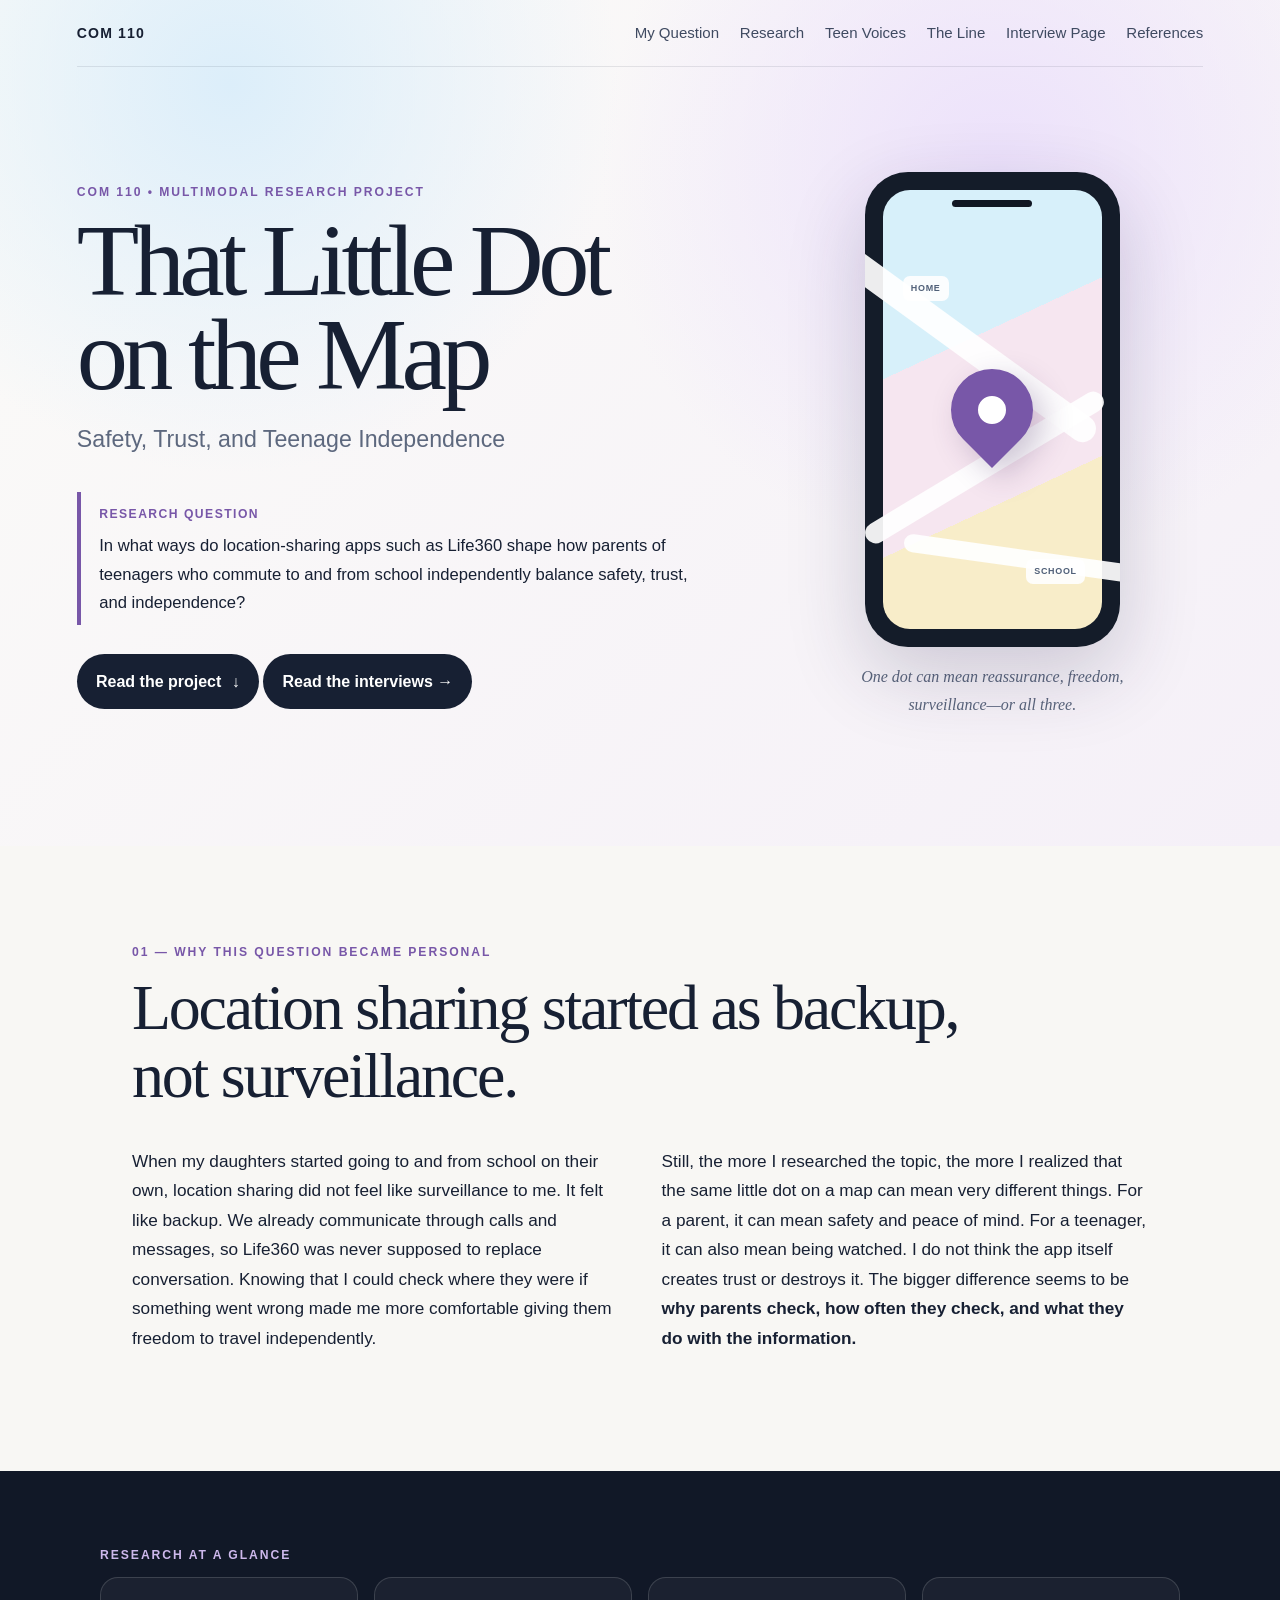
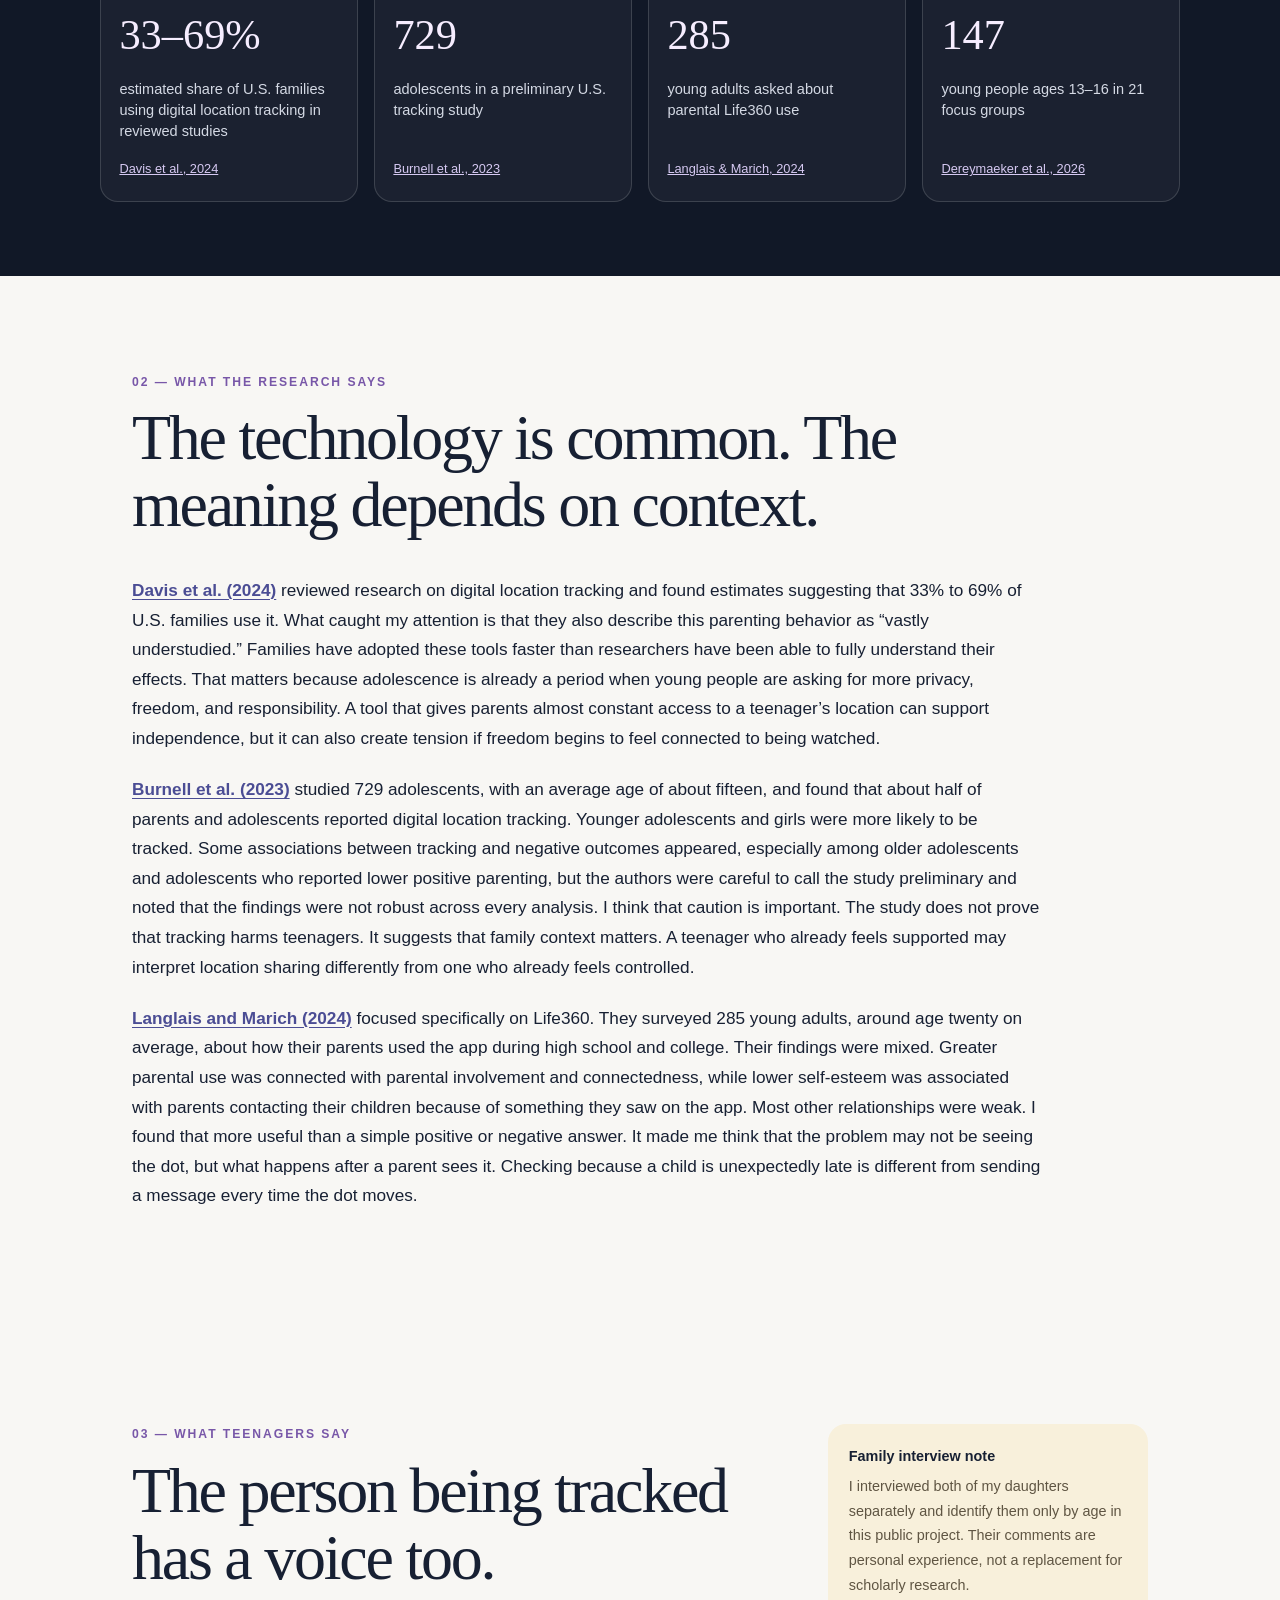
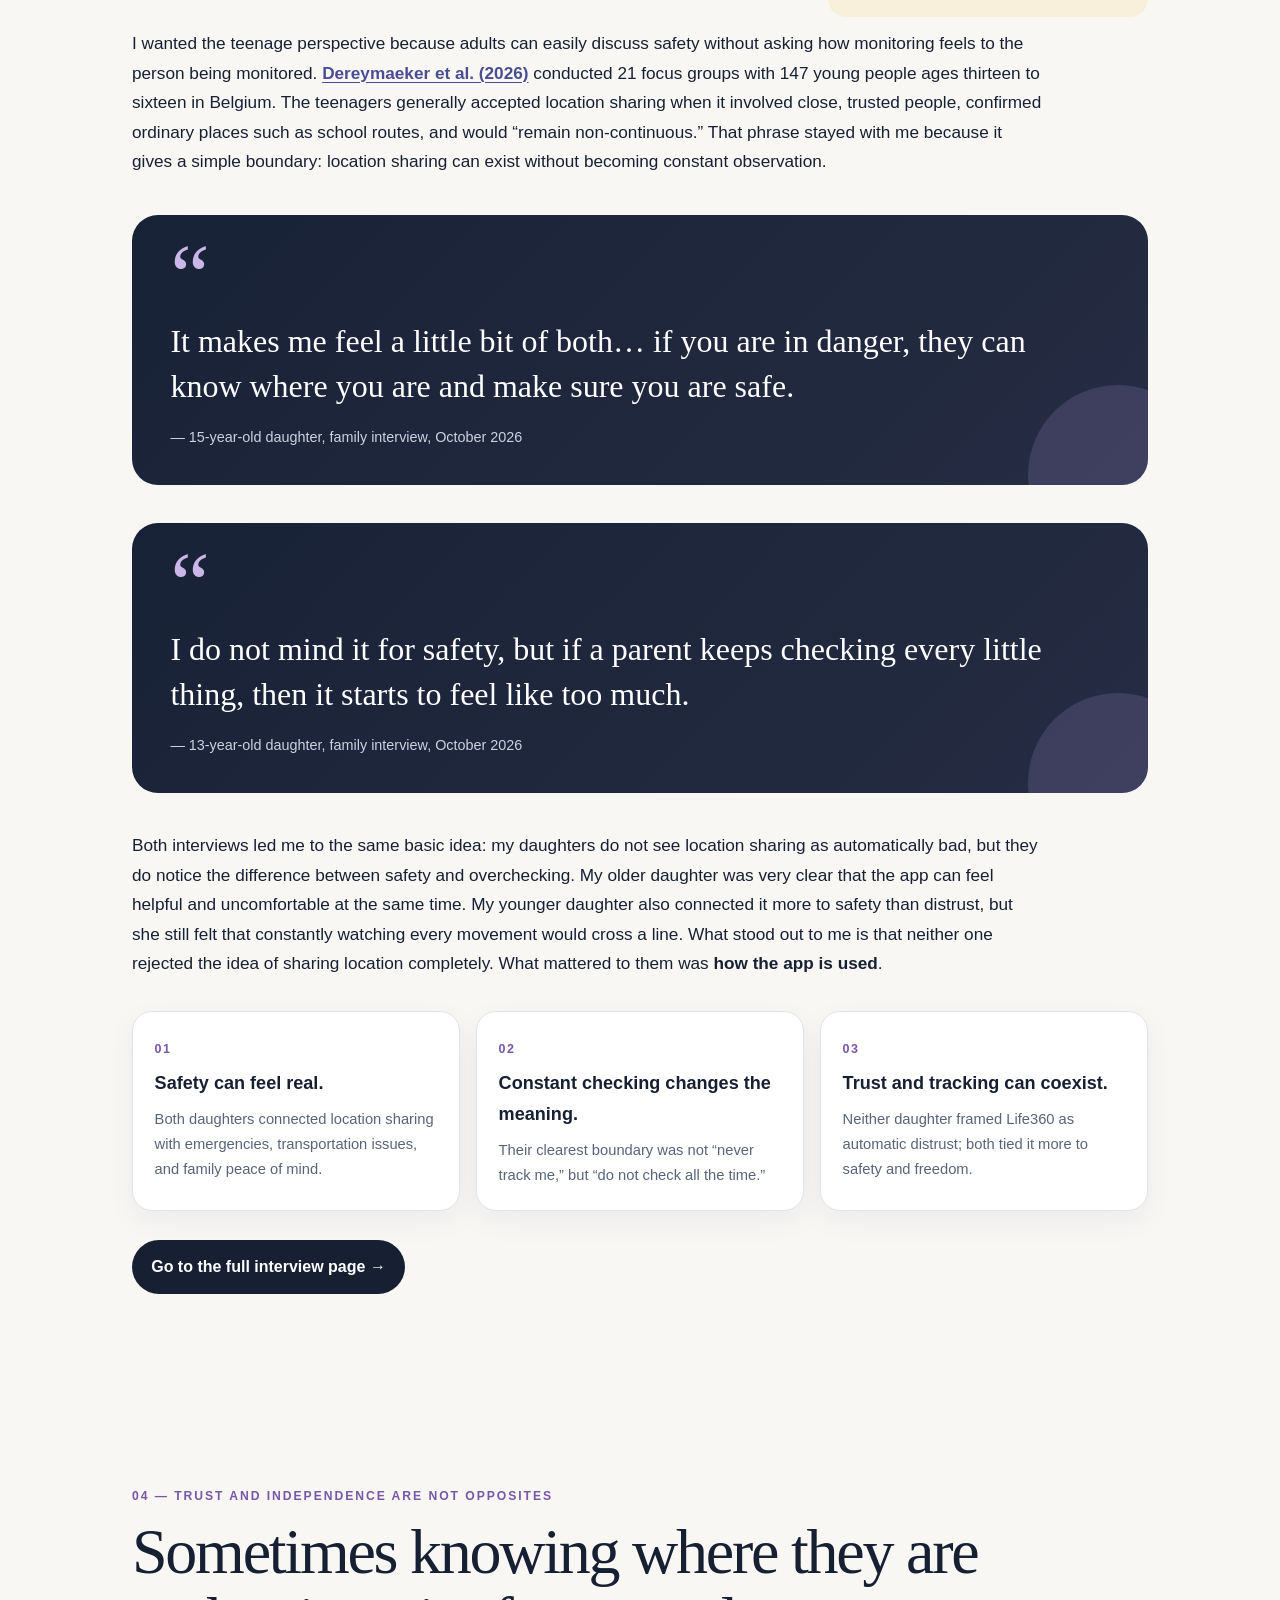
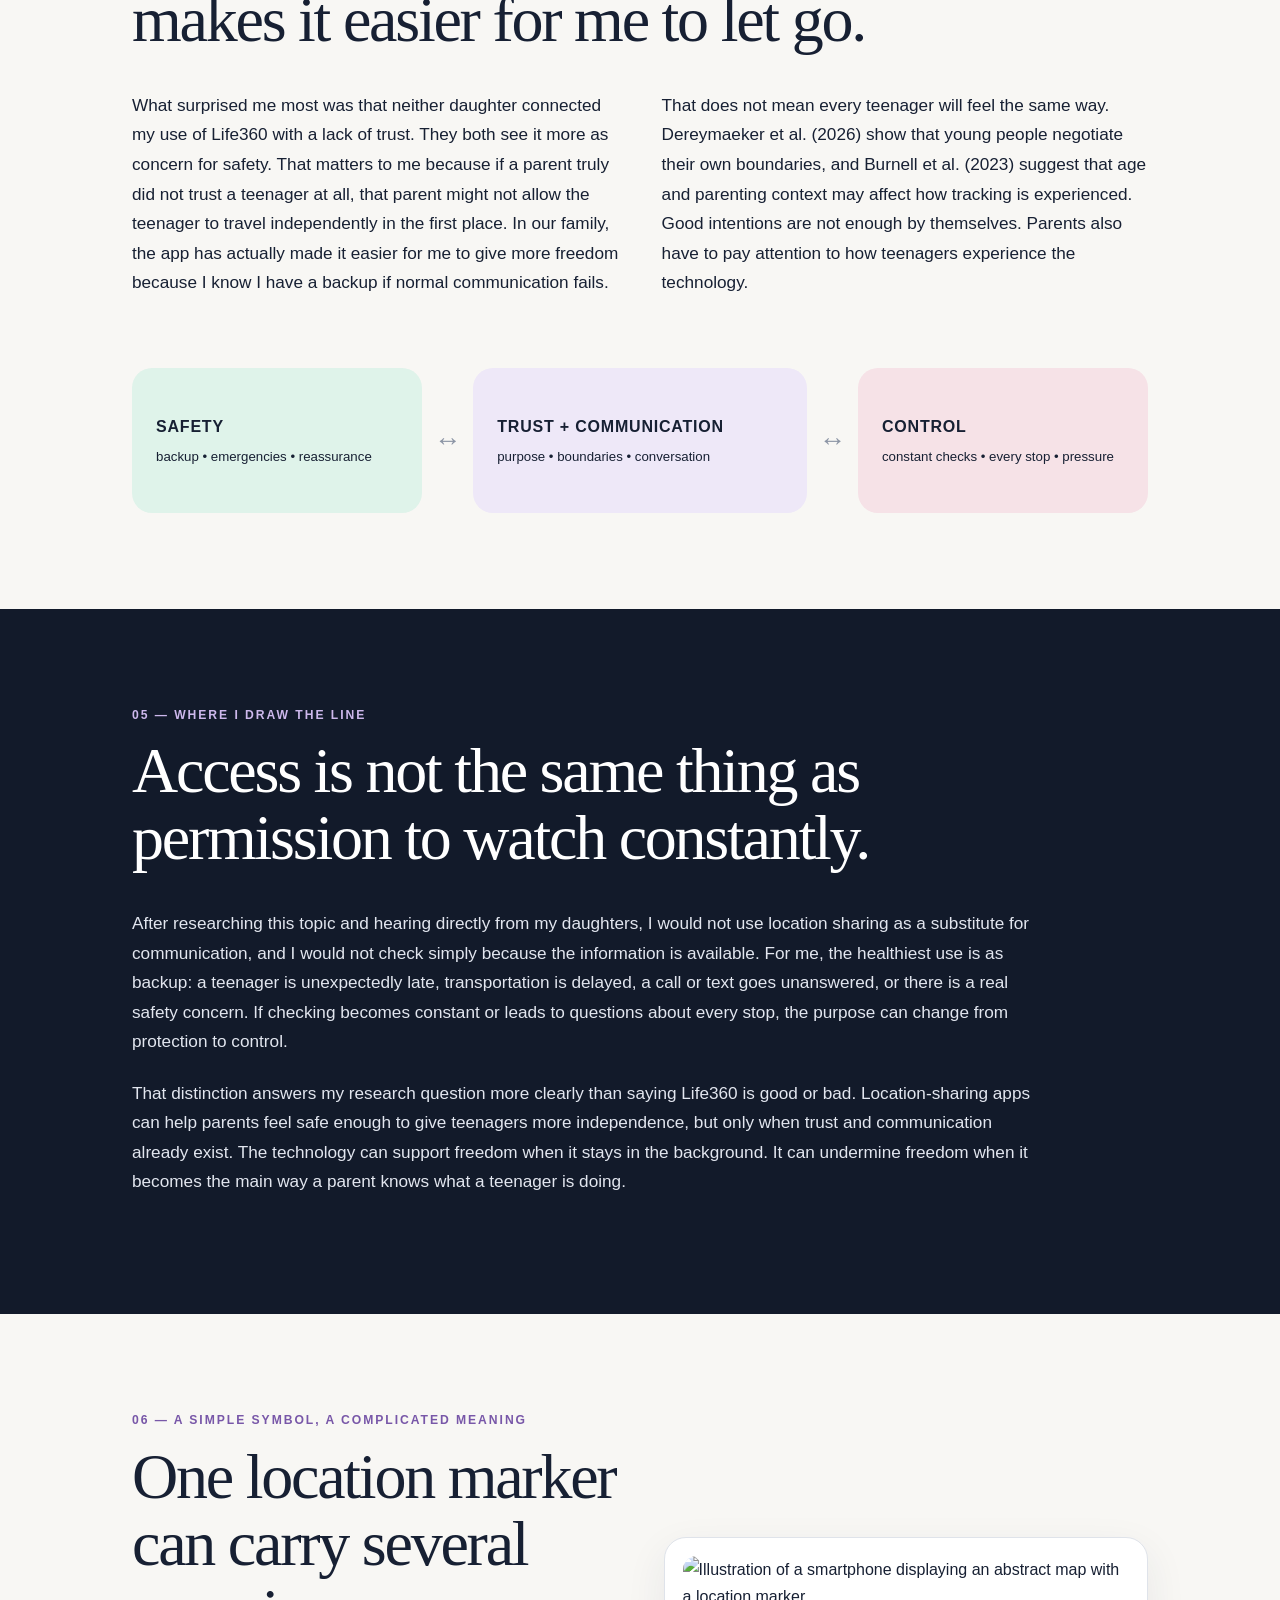
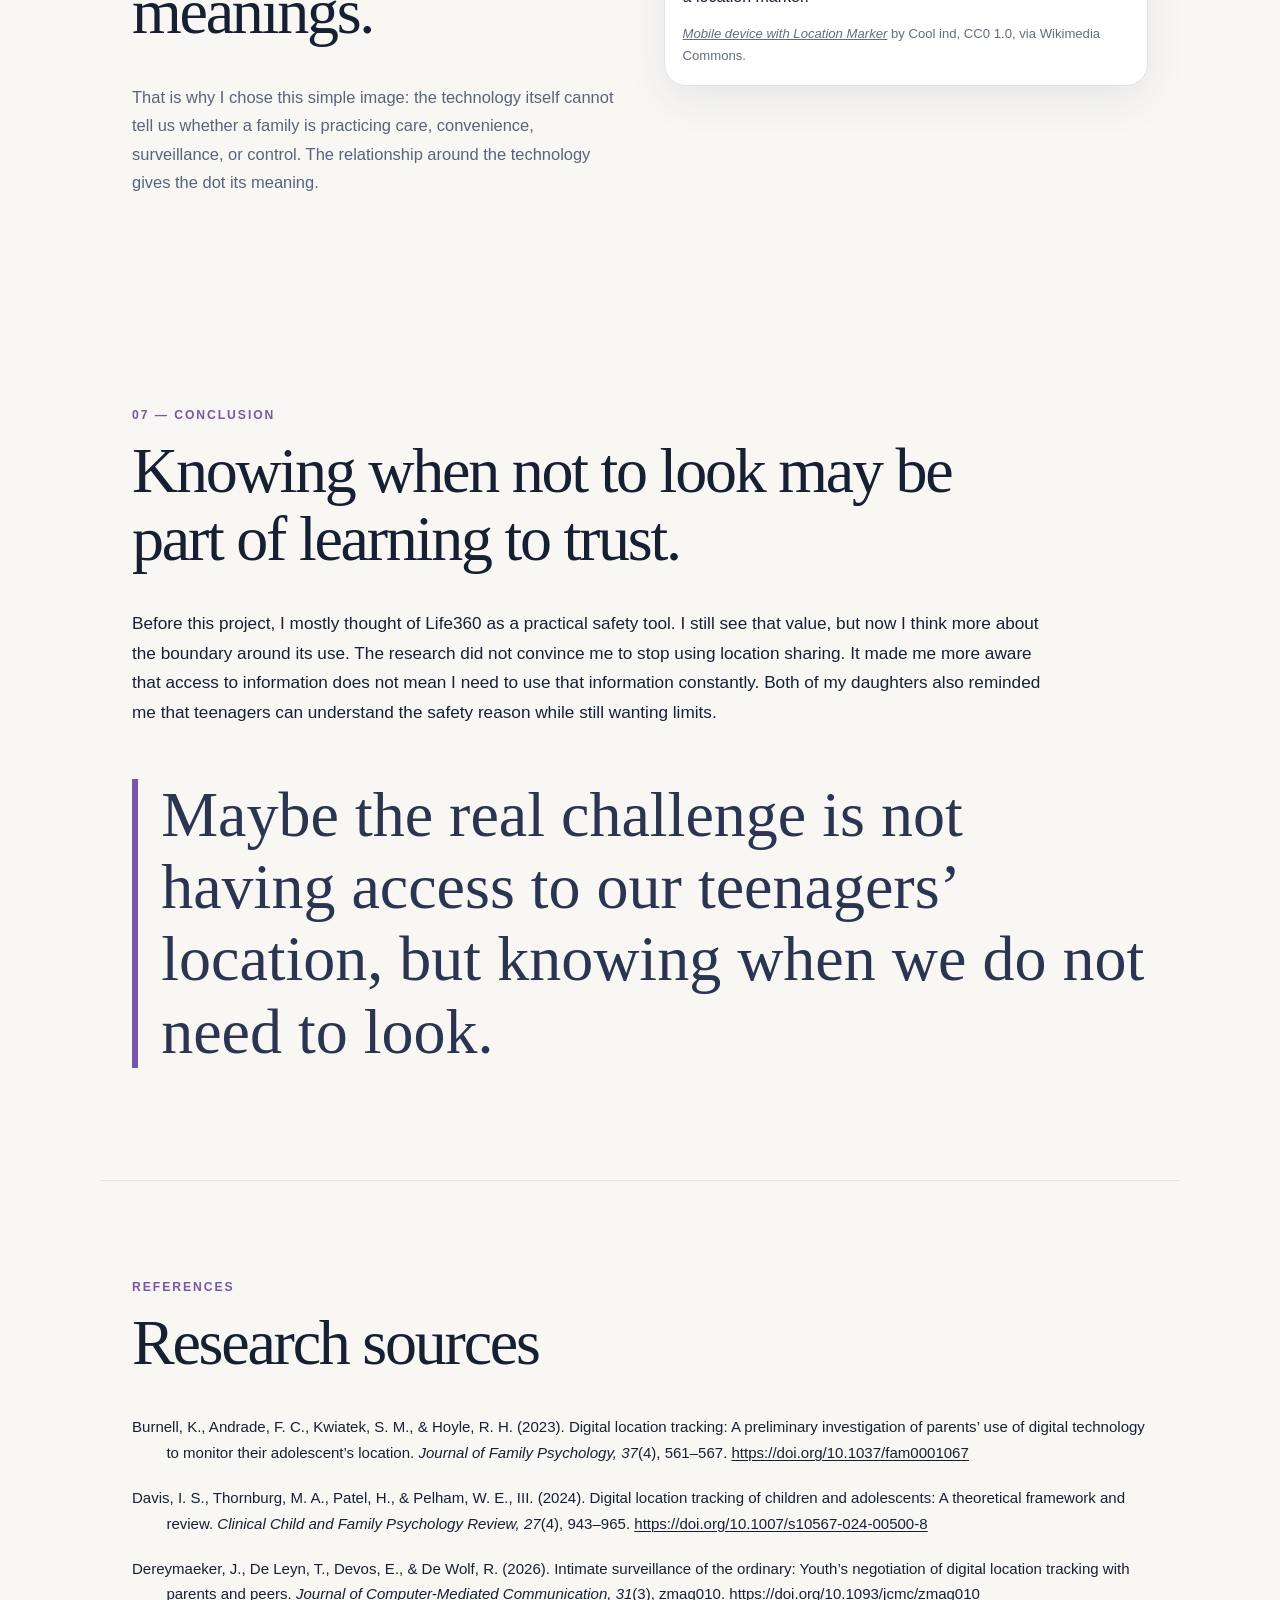
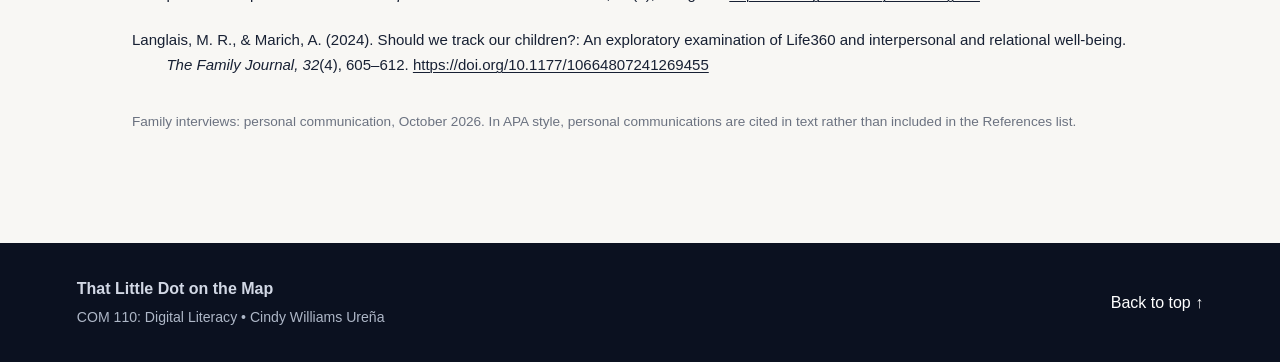
==== commit aca67cb7: "Refresh COM 110 project with both teen interviews and interview page link" ====
--- a/com110-life360/index.html
+++ b/com110-life360/index.html
@@ -7,17 +7,18 @@
   <title>That Little Dot on the Map | COM 110</title>
   <link rel="stylesheet" href="styles.css">
 </head>
-<body>
+<body class="body-gradient">
   <div class="progress" aria-hidden="true"><span id="progressBar"></span></div>
   <header class="hero" id="top">
     <nav class="nav" aria-label="Project navigation">
-      <a class="brand" href="#top">COM 110</a>
+      <a class="brand" href="index.html#top">COM 110</a>
       <button class="menu-toggle" aria-expanded="false" aria-controls="navLinks">Menu</button>
       <div class="nav-links" id="navLinks">
         <a href="#story">My Question</a>
         <a href="#research">Research</a>
-        <a href="#voices">Teen Voice</a>
+        <a href="#voices">Teen Voices</a>
         <a href="#line">The Line</a>
+        <a href="interviews.html">Interview Page</a>
         <a href="#references">References</a>
       </div>
     </nav>
@@ -32,6 +33,7 @@
           <p>In what ways do location-sharing apps such as Life360 shape how parents of teenagers who commute to and from school independently balance safety, trust, and independence?</p>
         </div>
         <a class="button" href="#story">Read the project <span aria-hidden="true">↓</span></a>
+        <a class="button button-secondary" href="interviews.html">Read the interviews →</a>
       </div>
 
       <div class="hero-art" role="img" aria-label="Illustration of a smartphone map with a location marker.">
@@ -91,7 +93,7 @@
         </div>
         <div class="method-note">
           <strong>Family interview note</strong>
-          <p>I interviewed my daughter separately and identify her only by age in this public project. Her comments are personal experience, not a replacement for scholarly research.</p>
+          <p>I interviewed both of my daughters separately and identify them only by age in this public project. Their comments are personal experience, not a replacement for scholarly research.</p>
         </div>
       </div>
 
@@ -99,29 +101,40 @@
         <p>I wanted the teenage perspective because adults can easily discuss safety without asking how monitoring feels to the person being monitored. <a class="text-link" href="https://doi.org/10.1093/jcmc/zmag010" target="_blank" rel="noopener">Dereymaeker et al. (2026)</a> conducted 21 focus groups with 147 young people ages thirteen to sixteen in Belgium. The teenagers generally accepted location sharing when it involved close, trusted people, confirmed ordinary places such as school routes, and would <q>remain non-continuous.</q> That phrase stayed with me because it gives a simple boundary: location sharing can exist without becoming constant observation.</p>
       </div>
 
-      <div class="quote-card">
-        <div class="quote-icon" aria-hidden="true">“</div>
-        <blockquote>It makes me feel a little bit of both… at the same time you’re being located, which is kind of weird for a lot of teenagers, but if you are in really bad danger, they’ll be able to know your whereabouts and make sure you’re safe.</blockquote>
-        <p>— 15-year-old daughter, family interview, October 2026</p>
+      <div class="dual-quotes">
+        <div class="quote-card mini">
+          <div class="quote-icon" aria-hidden="true">“</div>
+          <blockquote>It makes me feel a little bit of both… if you are in danger, they can know where you are and make sure you are safe.</blockquote>
+          <p>— 15-year-old daughter, family interview, October 2026</p>
+        </div>
+        <div class="quote-card mini pink">
+          <div class="quote-icon" aria-hidden="true">“</div>
+          <blockquote>I do not mind it for safety, but if a parent keeps checking every little thing, then it starts to feel like too much.</blockquote>
+          <p>— 13-year-old daughter, family interview, October 2026</p>
+        </div>
       </div>
 
       <div class="prose">
-        <p>I heard something similar when I interviewed my fifteen-year-old daughter. I asked whether Life360 made her feel safer, watched, or a little of both. She answered that it was <q>a little bit of both.</q> She understood that being located can feel strange for teenagers, but she also said that if she were in danger, knowing her exact whereabouts could help us find her. When I asked when protection starts to feel like too much control, her answer was immediate: when a parent checks all the time. Once a parent already knows a child is safely in the same place, she said, there is no reason to keep watching every movement.</p>
+        <p>Both interviews led me to the same basic idea: my daughters do not see location sharing as automatically bad, but they do notice the difference between safety and overchecking. My older daughter was very clear that the app can feel helpful and uncomfortable at the same time. My younger daughter also connected it more to safety than distrust, but she still felt that constantly watching every movement would cross a line. What stood out to me is that neither one rejected the idea of sharing location completely. What mattered to them was <strong>how the app is used</strong>.</p>
       </div>
 
       <div class="insight-grid">
-        <article><span>01</span><h3>Safety can feel real.</h3><p>She sees location sharing as useful if something dangerous happens and family needs to know where she is.</p></article>
-        <article><span>02</span><h3>Constant checking changes the meaning.</h3><p>Her clearest boundary was not “never track me,” but “do not check all the time.”</p></article>
-        <article><span>03</span><h3>Trust and tracking can coexist.</h3><p>She did not read my use of Life360 as automatic distrust; she connected it with concern for safety.</p></article>
+        <article><span>01</span><h3>Safety can feel real.</h3><p>Both daughters connected location sharing with emergencies, transportation issues, and family peace of mind.</p></article>
+        <article><span>02</span><h3>Constant checking changes the meaning.</h3><p>Their clearest boundary was not “never track me,” but “do not check all the time.”</p></article>
+        <article><span>03</span><h3>Trust and tracking can coexist.</h3><p>Neither daughter framed Life360 as automatic distrust; both tied it more to safety and freedom.</p></article>
+      </div>
+
+      <div class="center-link">
+        <a class="button" href="interviews.html">Go to the full interview page →</a>
       </div>
     </section>
 
     <section class="section" id="line">
       <p class="section-label">04 — Trust and independence are not opposites</p>
-      <h2>Sometimes knowing where she is makes it easier for me to let go.</h2>
+      <h2>Sometimes knowing where they are makes it easier for me to let go.</h2>
       <div class="prose two-col">
-        <p>What surprised me most was that she did not connect my use of Life360 with a lack of trust. She sees it as concern for her safety. She also made a point I had been thinking about throughout the project: if a parent truly did not trust a teenager at all, that parent might not allow the teenager to travel independently in the first place. In our family, the app has actually made it easier for me to give more freedom because I know I have a backup if normal communication fails.</p>
-        <p>Her answer does not mean every teenager will feel the same way. Dereymaeker et al. (2026) show that young people negotiate their own boundaries, and Burnell et al. (2023) suggest that age and parenting context may affect how tracking is experienced. Good intentions are not enough by themselves. Parents also have to pay attention to how teenagers experience the technology.</p>
+        <p>What surprised me most was that neither daughter connected my use of Life360 with a lack of trust. They both see it more as concern for safety. That matters to me because if a parent truly did not trust a teenager at all, that parent might not allow the teenager to travel independently in the first place. In our family, the app has actually made it easier for me to give more freedom because I know I have a backup if normal communication fails.</p>
+        <p>That does not mean every teenager will feel the same way. Dereymaeker et al. (2026) show that young people negotiate their own boundaries, and Burnell et al. (2023) suggest that age and parenting context may affect how tracking is experienced. Good intentions are not enough by themselves. Parents also have to pay attention to how teenagers experience the technology.</p>
       </div>
 
       <div class="balance-visual" role="img" aria-label="A three-part visual showing safety, trust and communication, and control.">
@@ -137,7 +150,7 @@
       <p class="section-label light">05 — Where I draw the line</p>
       <h2>Access is not the same thing as permission to watch constantly.</h2>
       <div class="prose light-text">
-        <p>After researching this topic, I would not use location sharing as a substitute for communication, and I would not check simply because the information is available. For me, the healthiest use is as backup: a teenager is unexpectedly late, transportation is delayed, a call or text goes unanswered, or there is a real safety concern. If checking becomes constant or leads to questions about every stop, the purpose can change from protection to control.</p>
+        <p>After researching this topic and hearing directly from my daughters, I would not use location sharing as a substitute for communication, and I would not check simply because the information is available. For me, the healthiest use is as backup: a teenager is unexpectedly late, transportation is delayed, a call or text goes unanswered, or there is a real safety concern. If checking becomes constant or leads to questions about every stop, the purpose can change from protection to control.</p>
         <p>That distinction answers my research question more clearly than saying Life360 is good or bad. Location-sharing apps can help parents feel safe enough to give teenagers more independence, but only when trust and communication already exist. The technology can support freedom when it stays in the background. It can undermine freedom when it becomes the main way a parent knows what a teenager is doing.</p>
       </div>
     </section>
@@ -158,7 +171,7 @@
       <p class="section-label">07 — Conclusion</p>
       <h2>Knowing when not to look may be part of learning to trust.</h2>
       <div class="prose">
-        <p>Before this project, I mostly thought of Life360 as a practical safety tool. I still see that value, but now I think more about the boundary around its use. The research did not convince me to stop using location sharing. It made me more aware that access to information does not mean I need to use that information constantly. My daughter’s response also reminded me that teenagers can understand the safety reason while still wanting limits.</p>
+        <p>Before this project, I mostly thought of Life360 as a practical safety tool. I still see that value, but now I think more about the boundary around its use. The research did not convince me to stop using location sharing. It made me more aware that access to information does not mean I need to use that information constantly. Both of my daughters also reminded me that teenagers can understand the safety reason while still wanting limits.</p>
       </div>
       <blockquote class="final-quote">Maybe the real challenge is not having access to our teenagers’ location, but knowing when we do not need to look.</blockquote>
     </section>
@@ -172,7 +185,7 @@
         <p>Dereymaeker, J., De Leyn, T., Devos, E., &amp; De Wolf, R. (2026). Intimate surveillance of the ordinary: Youth’s negotiation of digital location tracking with parents and peers. <em>Journal of Computer-Mediated Communication, 31</em>(3), zmag010. <a href="https://doi.org/10.1093/jcmc/zmag010" target="_blank" rel="noopener">https://doi.org/10.1093/jcmc/zmag010</a></p>
         <p>Langlais, M. R., &amp; Marich, A. (2024). Should we track our children?: An exploratory examination of Life360 and interpersonal and relational well-being. <em>The Family Journal, 32</em>(4), 605–612. <a href="https://doi.org/10.1177/10664807241269455" target="_blank" rel="noopener">https://doi.org/10.1177/10664807241269455</a></p>
       </div>
-      <p class="source-note">Family interview: personal communication, October 2026. In APA style, personal communications are cited in text rather than included in the References list.</p>
+      <p class="source-note">Family interviews: personal communication, October 2026. In APA style, personal communications are cited in text rather than included in the References list.</p>
     </section>
   </main>
 
--- a/com110-life360/styles.css
+++ b/com110-life360/styles.css
@@ -1 +1 @@
-*{box-sizing:border-box}html{scroll-behavior:smooth}body{margin:0;font-family:Arial,Helvetica,sans-serif;color:#1d2633;background:#f7f8fb;line-height:1.65}a{color:#3159a8}img{max-width:100%;display:block}.hero{min-height:92vh;background:linear-gradient(135deg,#eef2ff,#fdf7fb);padding:0 6vw 5rem}.nav{display:flex;justify-content:space-between;align-items:center;padding:1.2rem 0;border-bottom:1px solid rgba(20,30,50,.1)}.brand{font-weight:700;text-decoration:none;color:#1f2f52}.nav-links{display:flex;gap:1.2rem;flex-wrap:wrap}.nav-links a{text-decoration:none;color:#43506a;font-size:.95rem}.hero-grid{display:grid;grid-template-columns:1.25fr .75fr;gap:4rem;align-items:center;max-width:1200px;margin:0 auto;padding-top:7rem}.eyebrow,.section-label{text-transform:uppercase;letter-spacing:.14em;font-weight:700;font-size:.78rem;color:#6e63a7}.hero h1{font-size:clamp(3.4rem,8vw,6.8rem);line-height:.95;margin:.5rem 0 1rem;letter-spacing:-.045em;max-width:800px}.subtitle{font-size:1.45rem;color:#59647b;margin:0 0 2rem}.research-question{font-size:1.06rem;max-width:760px}.button{display:inline-block;margin-top:1.5rem;background:#1d2633;color:white;text-decoration:none;padding:.9rem 1.2rem;border-radius:999px}.hero-art{display:flex;justify-content:center}.phone{width:240px;height:450px;background:#18202d;border-radius:40px;padding:18px;position:relative;box-shadow:0 25px 80px rgba(28,38,65,.18);overflow:hidden}.phone:before{content:"";position:absolute;inset:18px;border-radius:26px;background:linear-gradient(160deg,#d8f3ff,#f8e5f1 55%,#f7edcb)}.phone-speaker{position:absolute;top:27px;left:50%;transform:translateX(-50%);width:76px;height:7px;background:#111824;border-radius:999px;z-index:4}.road{position:absolute;background:white;border-radius:99px;z-index:2;opacity:.9}.road-a{width:290px;height:28px;transform:rotate(37deg);left:-45px;top:150px}.road-b{width:260px;height:20px;transform:rotate(-30deg);left:-20px;top:260px}.road-c{width:220px;height:18px;transform:rotate(8deg);left:35px;top:350px}.pin{position:absolute;left:50%;top:48%;transform:translate(-50%,-50%);width:82px;height:82px;border-radius:50% 50% 50% 0;transform-origin:center;background:#8c5cc4;rotate:-45deg;z-index:5;box-shadow:0 12px 30px rgba(73,42,105,.25)}.pin span{display:block;width:28px;height:28px;background:white;border-radius:50%;position:absolute;left:27px;top:27px}.section{max-width:1120px;margin:0 auto;padding:6.5rem 2rem}.section h2{font-size:clamp(2.2rem,5vw,4.2rem);line-height:1.08;letter-spacing:-.03em;margin:.5rem 0 2.5rem;max-width:900px}.columns{display:grid;grid-template-columns:1fr 1fr;gap:2.5rem;font-size:1.08rem}.tinted{max-width:none;background:#eef2f8;padding-left:max(2rem,calc((100vw - 1120px)/2 + 2rem));padding-right:max(2rem,calc((100vw - 1120px)/2 + 2rem))}.card-grid{display:grid;grid-template-columns:repeat(2,1fr);gap:1.2rem}.research-card{background:white;border:1px solid #dde3ee;border-radius:20px;padding:1.5rem;box-shadow:0 12px 35px rgba(32,44,74,.06)}.research-card h3{font-size:1.35rem;line-height:1.25}.number{font-weight:700;color:#8c5cc4}.spectrum{display:grid;grid-template-columns:1fr 1.2fr 1fr;border-radius:20px;overflow:hidden;margin:2.5rem 0}.spectrum-block{padding:2rem;min-height:150px;display:flex;flex-direction:column;justify-content:center}.spectrum-block strong{font-size:1.25rem}.spectrum-block span{font-size:.9rem;margin-top:.5rem}.safe{background:#dff4ea}.middle{background:#f3ecfb}.watch{background:#fbe7e8}.wide{font-size:1.08rem;max-width:900px}.voices{position:relative}.quote-card{background:#1f2937;color:white;border-radius:26px;padding:2.2rem;margin:2rem 0 2.8rem;position:relative}.quote-card blockquote{font-size:clamp(1.35rem,3vw,2.2rem);line-height:1.35;margin:.7rem 0}.quote-mark{font-size:5rem;line-height:.8;color:#d7c2ef}.quote-card p{color:#d4d9e3}.voice-grid{display:grid;grid-template-columns:repeat(2,1fr);gap:1.1rem}.voice-grid article{border-top:4px solid #8c5cc4;background:white;padding:1.4rem;box-shadow:0 8px 28px rgba(32,44,74,.06)}.voice-grid .pending{border-top-color:#aab2c4;background:#f5f6f8}.comparison{max-width:none;background:#111827;color:white;padding-left:max(2rem,calc((100vw - 1120px)/2 + 2rem));padding-right:max(2rem,calc((100vw - 1120px)/2 + 2rem))}.comparison .section-label{color:#bca7dd}.comparison-grid{display:grid;grid-template-columns:1fr 1fr;gap:1.3rem}.compare-card{border-radius:22px;padding:1.8rem}.compare-card h3{font-size:1.5rem}.compare-card ul{margin:0;padding-left:1.2rem}.parent{background:#19364a}.teen{background:#4b315f}.takeaway{text-align:center;font-size:clamp(1.4rem,3vw,2.3rem);font-weight:700;margin:3rem auto 0;max-width:900px}.image-section{display:grid;grid-template-columns:1fr 1fr;gap:3rem;align-items:center}.image-section figure{margin:0;background:white;border-radius:20px;padding:1.2rem;box-shadow:0 10px 35px rgba(32,44,74,.08)}figcaption{font-size:.86rem;color:#606b7b;margin-top:.8rem}.conclusion{padding-bottom:7rem}.conclusion p{font-size:1.08rem;max-width:900px}.final-quote{font-family:Georgia,serif;font-size:clamp(2rem,5vw,4rem);line-height:1.15;margin:4rem 0 0;border-left:6px solid #8c5cc4;padding-left:1.5rem;color:#2c3550}.references{border-top:1px solid #d9dfeb}.reference-list p{padding-left:2.2rem;text-indent:-2.2rem;margin:0 0 1.3rem}.references h2{margin-bottom:2rem}footer{background:#0c1220;color:#cfd6e4;padding:2rem 6vw;display:flex;justify-content:space-between;gap:1rem;flex-wrap:wrap}footer a{color:white}@media(max-width:800px){.hero-grid,.columns,.card-grid,.voice-grid,.comparison-grid,.image-section{grid-template-columns:1fr}.hero-grid{padding-top:4rem}.hero-art{order:-1}.phone{width:190px;height:350px}.nav{align-items:flex-start;gap:1rem}.nav-links{justify-content:flex-end}.spectrum{grid-template-columns:1fr}.section{padding:4.5rem 1.25rem}.tinted,.comparison{padding-left:1.25rem;padding-right:1.25rem}}+:root{--ink:#172033;--muted:#5d687e;--paper:#f8f7f4;--card:#ffffff;--purple:#7857a8;--purple2:#a78ccc;--blue:#366b8f;--mint:#dff3ea;--rose:#f6e2e7;--lav:#eee8f8;--line:#dfe3ea;--dark:#111827;--cream:#f8f0db}*{box-sizing:border-box}html{scroll-behavior:smooth}body{margin:0;font-family:Inter,ui-sans-serif,-apple-system,BlinkMacSystemFont,"Segoe UI",Arial,sans-serif;color:var(--ink);background:var(--paper);line-height:1.72}a{color:inherit}img{max-width:100%;display:block}.progress{position:fixed;top:0;left:0;width:100%;height:4px;z-index:100;background:transparent}.progress span{display:block;height:100%;width:0;background:linear-gradient(90deg,var(--purple),#3d83aa);transition:width .08s linear}.hero{min-height:94vh;padding:0 6vw 5rem;background:radial-gradient(circle at 78% 20%,#ece1fb 0,transparent 33%),radial-gradient(circle at 18% 10%,#dceefa 0,transparent 30%),linear-gradient(135deg,#fbfbf8,#f5f0f8)}.nav{display:flex;justify-content:space-between;align-items:center;padding:1.25rem 0;border-bottom:1px solid rgba(23,32,51,.1);position:relative}.brand{text-decoration:none;font-weight:800;letter-spacing:.08em;font-size:.88rem}.nav-links{display:flex;gap:1.3rem;align-items:center}.nav-links a{text-decoration:none;color:#3f4a61;font-size:.94rem}.nav-links a:hover{color:var(--purple)}.menu-toggle{display:none;border:1px solid var(--line);background:white;border-radius:999px;padding:.55rem .9rem;font:inherit}.hero-grid{max-width:1180px;margin:0 auto;padding-top:6.6rem;display:grid;grid-template-columns:1.2fr .8fr;gap:4.5rem;align-items:center}.eyebrow,.section-label{text-transform:uppercase;letter-spacing:.16em;font-weight:800;font-size:.76rem;color:var(--purple);margin:0 0 .7rem}.hero h1{font-family:Georgia,"Times New Roman",serif;font-size:clamp(3.9rem,8vw,7.2rem);font-weight:500;line-height:.91;letter-spacing:-.055em;margin:.35rem 0 1.2rem}.subtitle{font-size:1.45rem;color:var(--muted);margin:0 0 2rem}.question-box{max-width:760px;border-left:4px solid var(--purple);padding:.45rem 0 .45rem 1.15rem}.question-box span{font-size:.76rem;text-transform:uppercase;letter-spacing:.12em;font-weight:800;color:var(--purple)}.question-box p{margin:.35rem 0 0;font-size:1.04rem}.button{display:inline-flex;gap:.65rem;align-items:center;margin-top:1.8rem;text-decoration:none;background:var(--ink);color:white;padding:.85rem 1.2rem;border-radius:999px;font-weight:700}.hero-art{display:flex;flex-direction:column;align-items:center;gap:1rem}.phone{width:255px;height:475px;background:#141c29;border-radius:43px;padding:18px;position:relative;box-shadow:0 28px 80px rgba(41,37,73,.2);overflow:hidden}.phone:before{content:"";position:absolute;inset:18px;border-radius:27px;background:linear-gradient(155deg,#d7f0fa 0 35%,#f6e6f0 35% 68%,#f8edc9 68%)}.phone-speaker{position:absolute;top:28px;left:50%;transform:translateX(-50%);width:80px;height:7px;background:#101723;border-radius:20px;z-index:6}.road{position:absolute;background:white;border-radius:99px;z-index:2;opacity:.92}.road-a{width:310px;height:27px;transform:rotate(36deg);left:-52px;top:160px}.road-b{width:275px;height:21px;transform:rotate(-31deg);left:-18px;top:285px}.road-c{width:230px;height:18px;transform:rotate(8deg);left:38px;top:377px}.pin{position:absolute;left:50%;top:50%;width:82px;height:82px;background:var(--purple);border-radius:50% 50% 50% 0;transform:translate(-50%,-50%) rotate(-45deg);z-index:5;box-shadow:0 15px 30px rgba(66,41,97,.25)}.pin span{position:absolute;width:28px;height:28px;border-radius:50%;background:white;left:27px;top:27px}.map-label{position:absolute;z-index:4;background:rgba(255,255,255,.9);padding:.3rem .5rem;border-radius:7px;font-size:.56rem;letter-spacing:.08em;font-weight:800;color:#506078}.label-home{left:38px;top:104px}.label-school{right:35px;bottom:63px}.hero-note{font-family:Georgia,serif;font-style:italic;color:#59647b;max-width:330px;text-align:center;margin:0}.section{max-width:1080px;margin:0 auto;padding:6rem 2rem}.section h2{font-family:Georgia,"Times New Roman",serif;font-size:clamp(2.35rem,5vw,4.25rem);font-weight:500;line-height:1.06;letter-spacing:-.035em;margin:.55rem 0 2.3rem;max-width:900px}.prose{font-size:1.075rem;max-width:910px}.prose p{margin:0 0 1.35rem}.two-col{max-width:none;display:grid;grid-template-columns:1fr 1fr;gap:2.7rem}.text-link{font-weight:750;text-decoration-thickness:1px;text-underline-offset:3px;color:#4b4d94}.stats-band{background:var(--dark);color:white;padding:4.6rem 2rem}.stats-wrap{max-width:1080px;margin:0 auto}.section-label.light{color:#cdb8ec}.stats-grid{display:grid;grid-template-columns:repeat(4,1fr);gap:1rem}.stat{padding:1.3rem 1.15rem;border:1px solid rgba(255,255,255,.15);border-radius:18px;background:rgba(255,255,255,.045);display:flex;flex-direction:column;min-height:215px}.stat strong{font-family:Georgia,serif;font-size:2.65rem;font-weight:500;color:#f6edff}.stat span{font-size:.91rem;color:#d4d9e4;line-height:1.45;margin:.45rem 0 auto}.stat a{font-size:.8rem;margin-top:1rem;color:#d6c9f2}.teen-section{position:relative}.teen-heading{display:grid;grid-template-columns:1fr 320px;gap:2.4rem;align-items:start}.method-note{background:var(--cream);border-radius:18px;padding:1.2rem 1.3rem;font-size:.9rem}.method-note p{margin:.35rem 0 0;color:#5f5543}.quote-card{margin:2.4rem 0;background:linear-gradient(135deg,#182237,#252c43);color:white;border-radius:26px;padding:2.2rem 2.4rem;position:relative;overflow:hidden}.quote-card:after{content:"";position:absolute;width:180px;height:180px;border-radius:50%;background:rgba(167,140,204,.2);right:-60px;bottom:-80px}.quote-icon{font-family:Georgia,serif;font-size:5.5rem;color:#cab7e7;line-height:.6}.quote-card blockquote{font-family:Georgia,serif;font-size:clamp(1.4rem,2.5vw,2rem);line-height:1.4;margin:1rem 0;max-width:900px}.quote-card p{margin:0;color:#cbd2df;font-size:.9rem}.insight-grid{display:grid;grid-template-columns:repeat(3,1fr);gap:1rem;margin-top:2rem}.insight-grid article{background:white;border:1px solid var(--line);border-radius:20px;padding:1.35rem;box-shadow:0 10px 30px rgba(36,45,73,.055)}.insight-grid article>span{display:inline-block;color:var(--purple);font-weight:800;font-size:.78rem;letter-spacing:.12em}.insight-grid h3{font-size:1.13rem;margin:.45rem 0}.insight-grid p{margin:0;color:#59647a;font-size:.92rem}.balance-visual{display:grid;grid-template-columns:1fr auto 1.15fr auto 1fr;gap:.75rem;align-items:center;margin-top:3rem}.balance-item{min-height:145px;border-radius:20px;padding:1.5rem;display:flex;flex-direction:column;justify-content:center}.balance-item span{font-weight:850;letter-spacing:.05em}.balance-item small{font-size:.83rem;margin-top:.45rem;line-height:1.4}.balance-item.safe{background:var(--mint)}.balance-item.trust{background:var(--lav)}.balance-item.control{background:var(--rose)}.balance-arrow{font-size:1.7rem;color:#8c95a5}.dark-section{max-width:none;background:#121a2a;color:white;padding-left:max(2rem,calc((100vw - 1080px)/2 + 2rem));padding-right:max(2rem,calc((100vw - 1080px)/2 + 2rem))}.dark-section h2{max-width:880px}.light-text{color:#e2e6ef}.image-section{display:grid;grid-template-columns:1fr 1fr;gap:3rem;align-items:center}.image-section figure{margin:0;background:white;border:1px solid var(--line);border-radius:22px;padding:1.1rem;box-shadow:0 14px 40px rgba(36,45,73,.08)}.image-section img{border-radius:14px}.image-section figcaption{font-size:.82rem;color:#636d7f;margin-top:.75rem}.image-copy p:not(.section-label){font-size:1.03rem;color:#586479}.conclusion{padding-bottom:7rem}.final-quote{font-family:Georgia,serif;font-size:clamp(2.15rem,5vw,4.1rem);line-height:1.13;margin:3.2rem 0 0;border-left:6px solid var(--purple);padding-left:1.45rem;color:#2b3450}.references{border-top:1px solid var(--line)}.reference-list p{padding-left:2.15rem;text-indent:-2.15rem;margin:0 0 1.2rem;font-size:.94rem}.reference-list a{text-decoration-thickness:1px;text-underline-offset:2px}.source-note{font-size:.85rem;color:#6b7280;margin-top:2rem}footer{background:#0b1120;color:#d2d8e5;padding:2rem 6vw;display:flex;justify-content:space-between;align-items:center;gap:1rem;flex-wrap:wrap}footer span{font-size:.88rem;color:#aeb7c7}footer a{color:white;text-decoration:none}.reveal{opacity:0;transform:translateY(18px);transition:opacity .65s ease,transform .65s ease}.reveal.visible{opacity:1;transform:none}@media(prefers-reduced-motion:reduce){html{scroll-behavior:auto}.reveal{opacity:1;transform:none;transition:none}.progress span{transition:none}}@media(max-width:880px){.hero-grid,.two-col,.teen-heading,.image-section{grid-template-columns:1fr}.hero-grid{padding-top:4rem}.hero-art{order:-1}.phone{width:205px;height:380px}.stats-grid{grid-template-columns:repeat(2,1fr)}.insight-grid{grid-template-columns:1fr}.balance-visual{grid-template-columns:1fr}.balance-arrow{transform:rotate(90deg);text-align:center}.section{padding:4.5rem 1.3rem}.dark-section{padding-left:1.3rem;padding-right:1.3rem}}@media(max-width:680px){.menu-toggle{display:block}.nav-links{display:none;position:absolute;top:64px;right:0;left:0;background:#fff;border:1px solid var(--line);border-radius:16px;padding:.7rem;box-shadow:0 12px 35px rgba(25,35,55,.1);z-index:30;flex-direction:column;align-items:stretch}.nav-links.open{display:flex}.nav-links a{padding:.55rem .7rem}.hero{padding-left:1.2rem;padding-right:1.2rem}.hero h1{font-size:clamp(3.25rem,18vw,5.6rem)}.stats-grid{grid-template-columns:1fr}.stat{min-height:160px}.quote-card{padding:1.7rem 1.4rem}.section h2{font-size:2.5rem}}
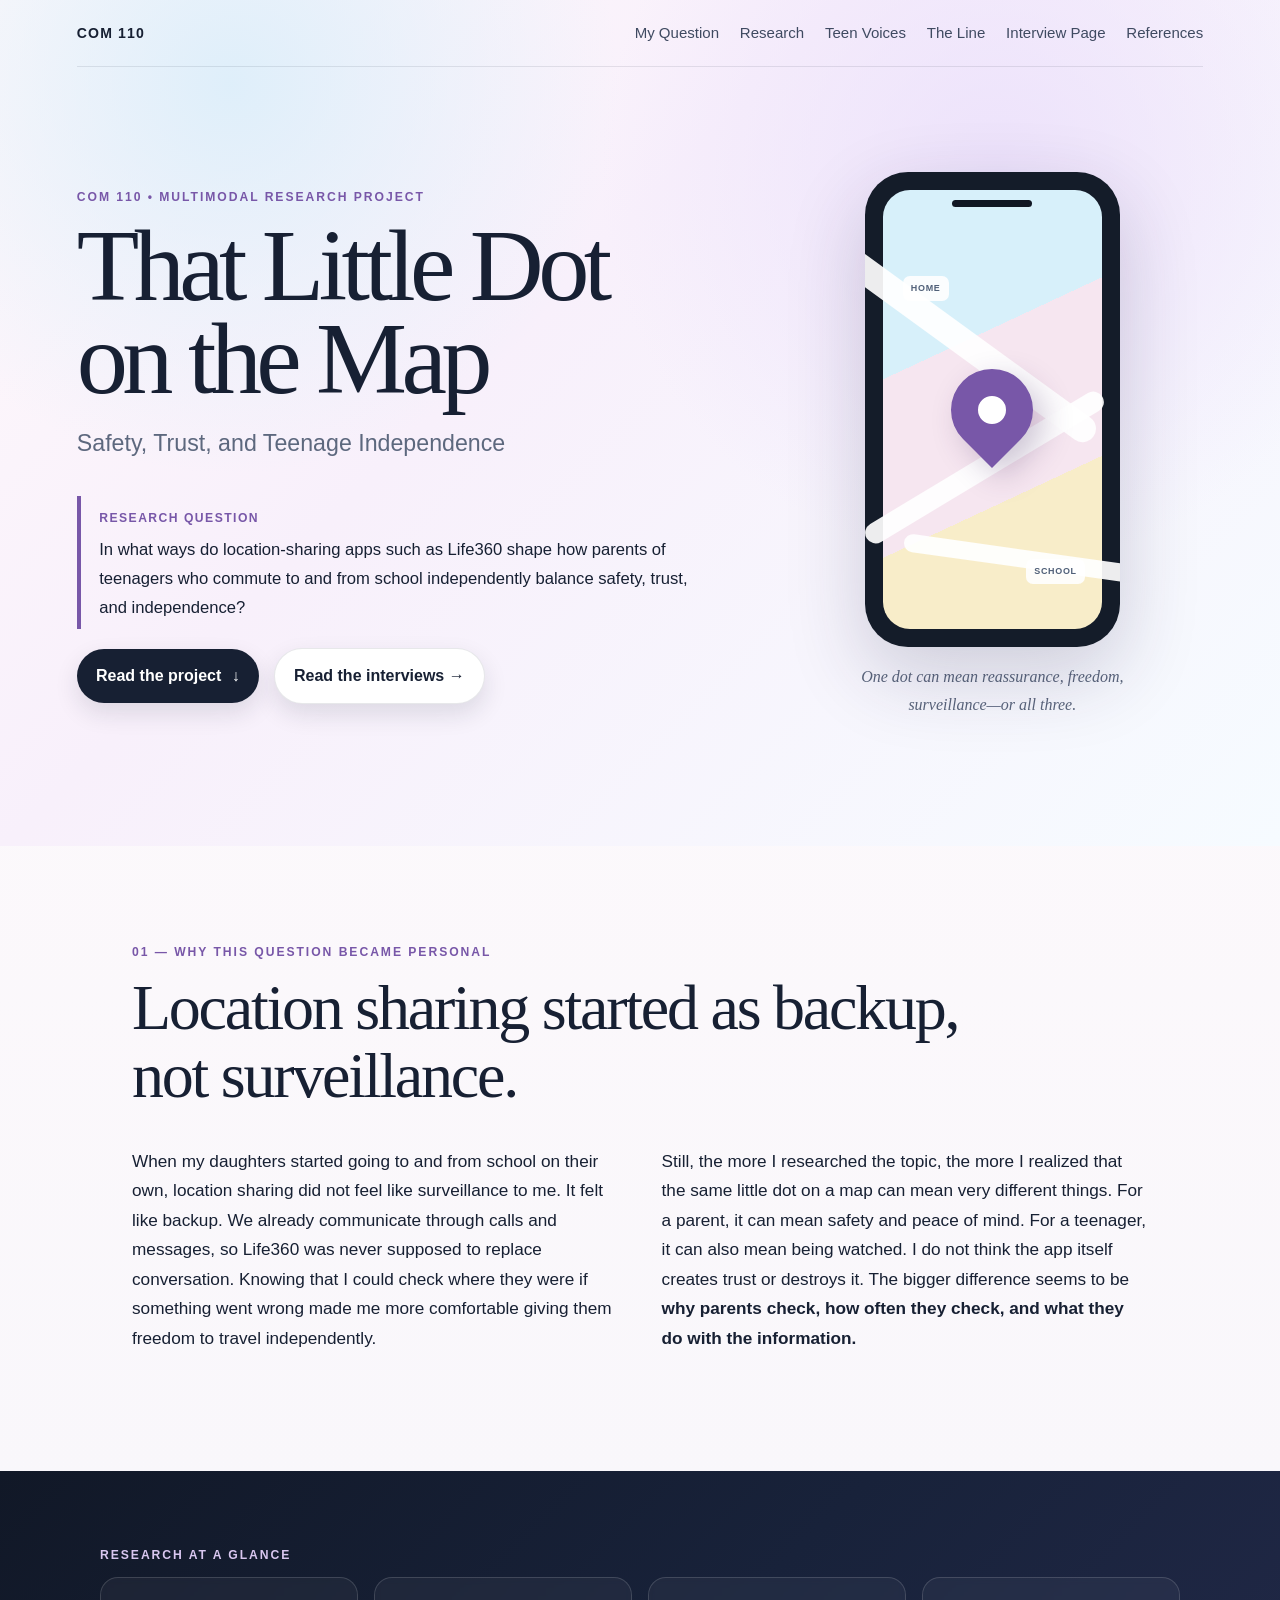
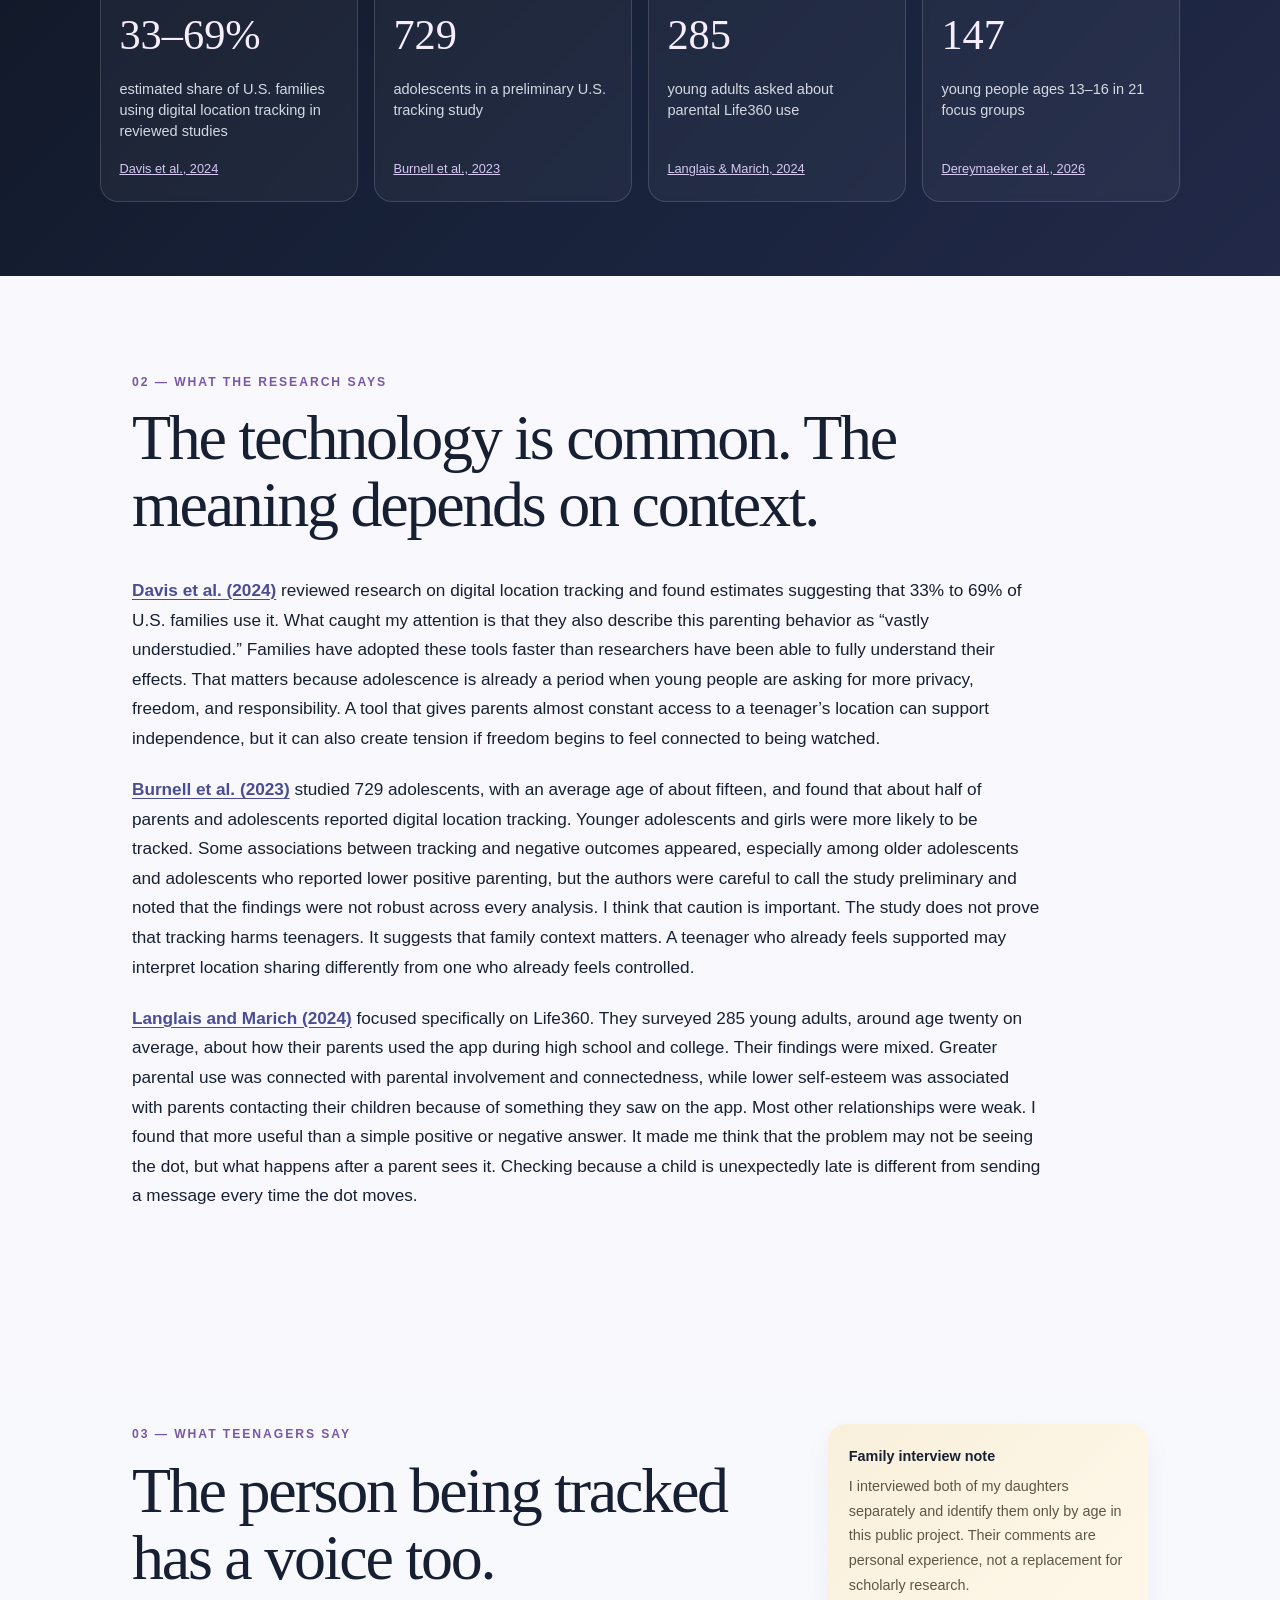
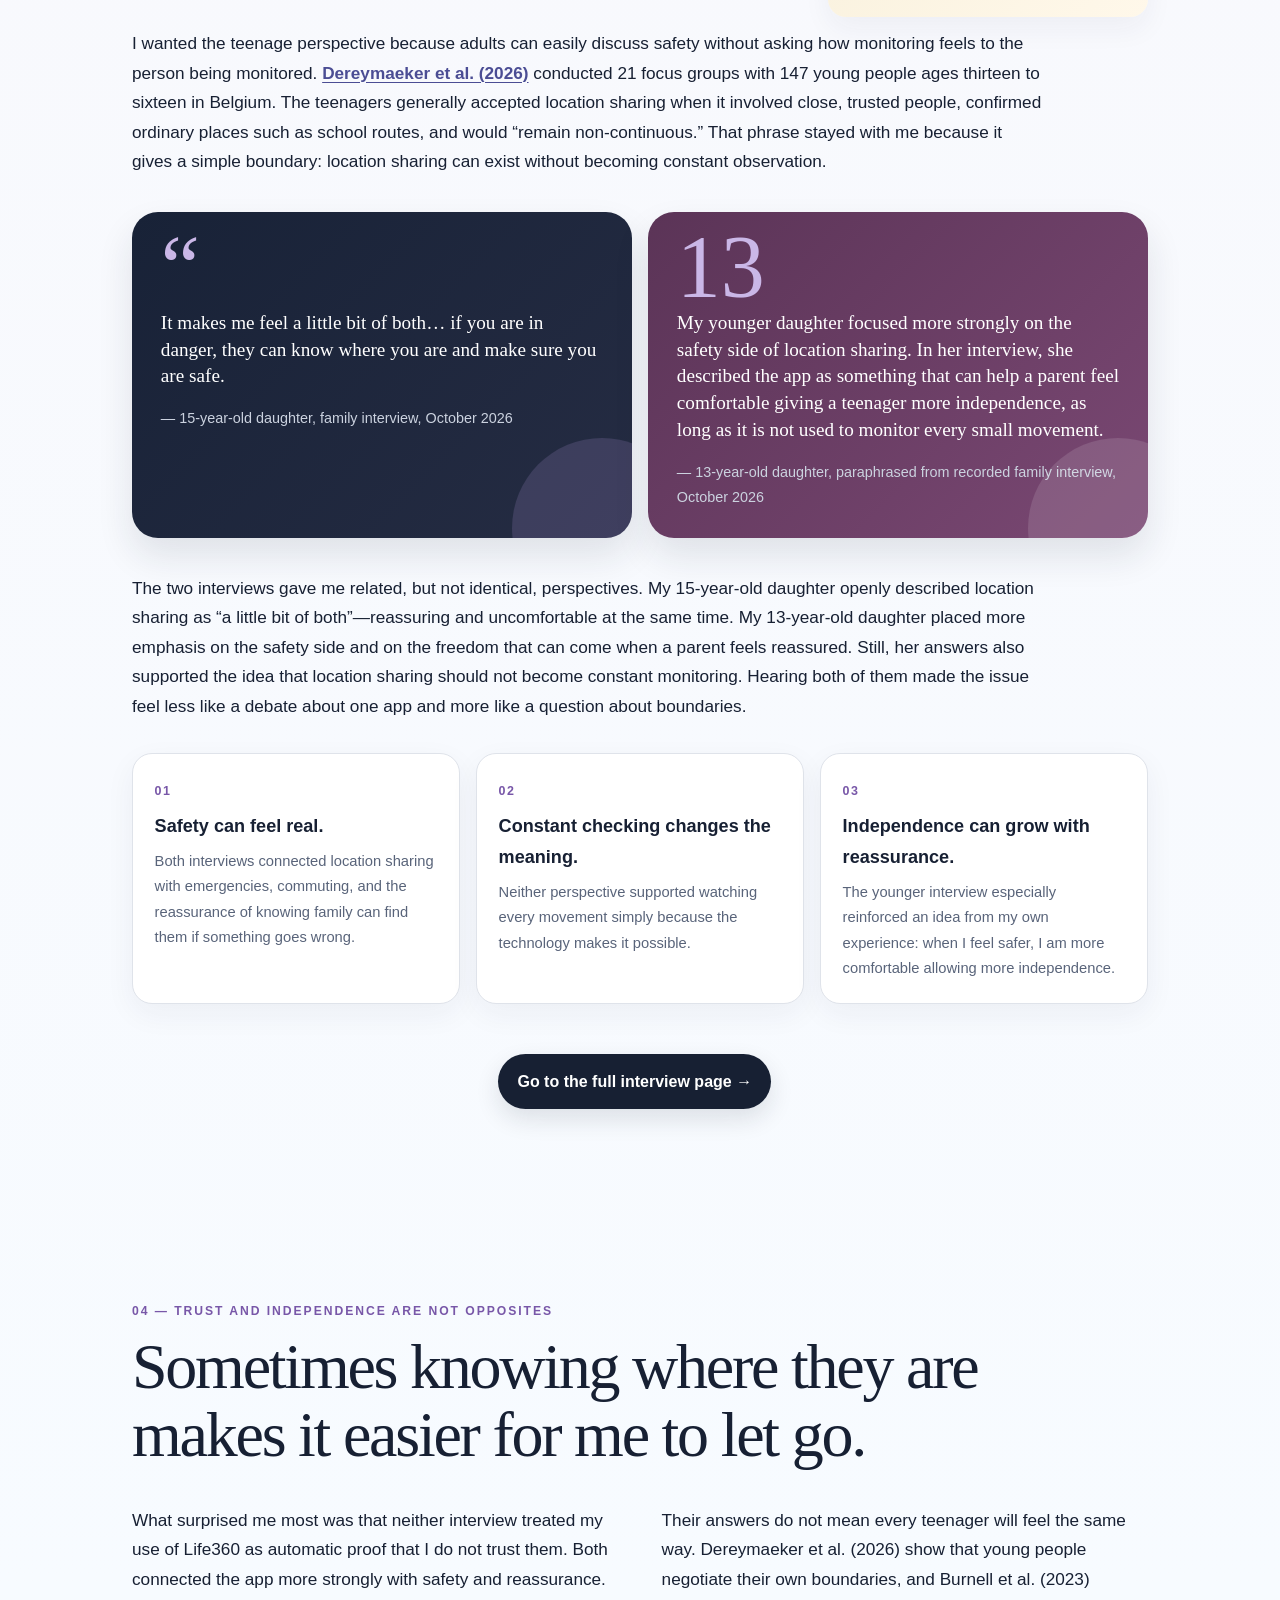
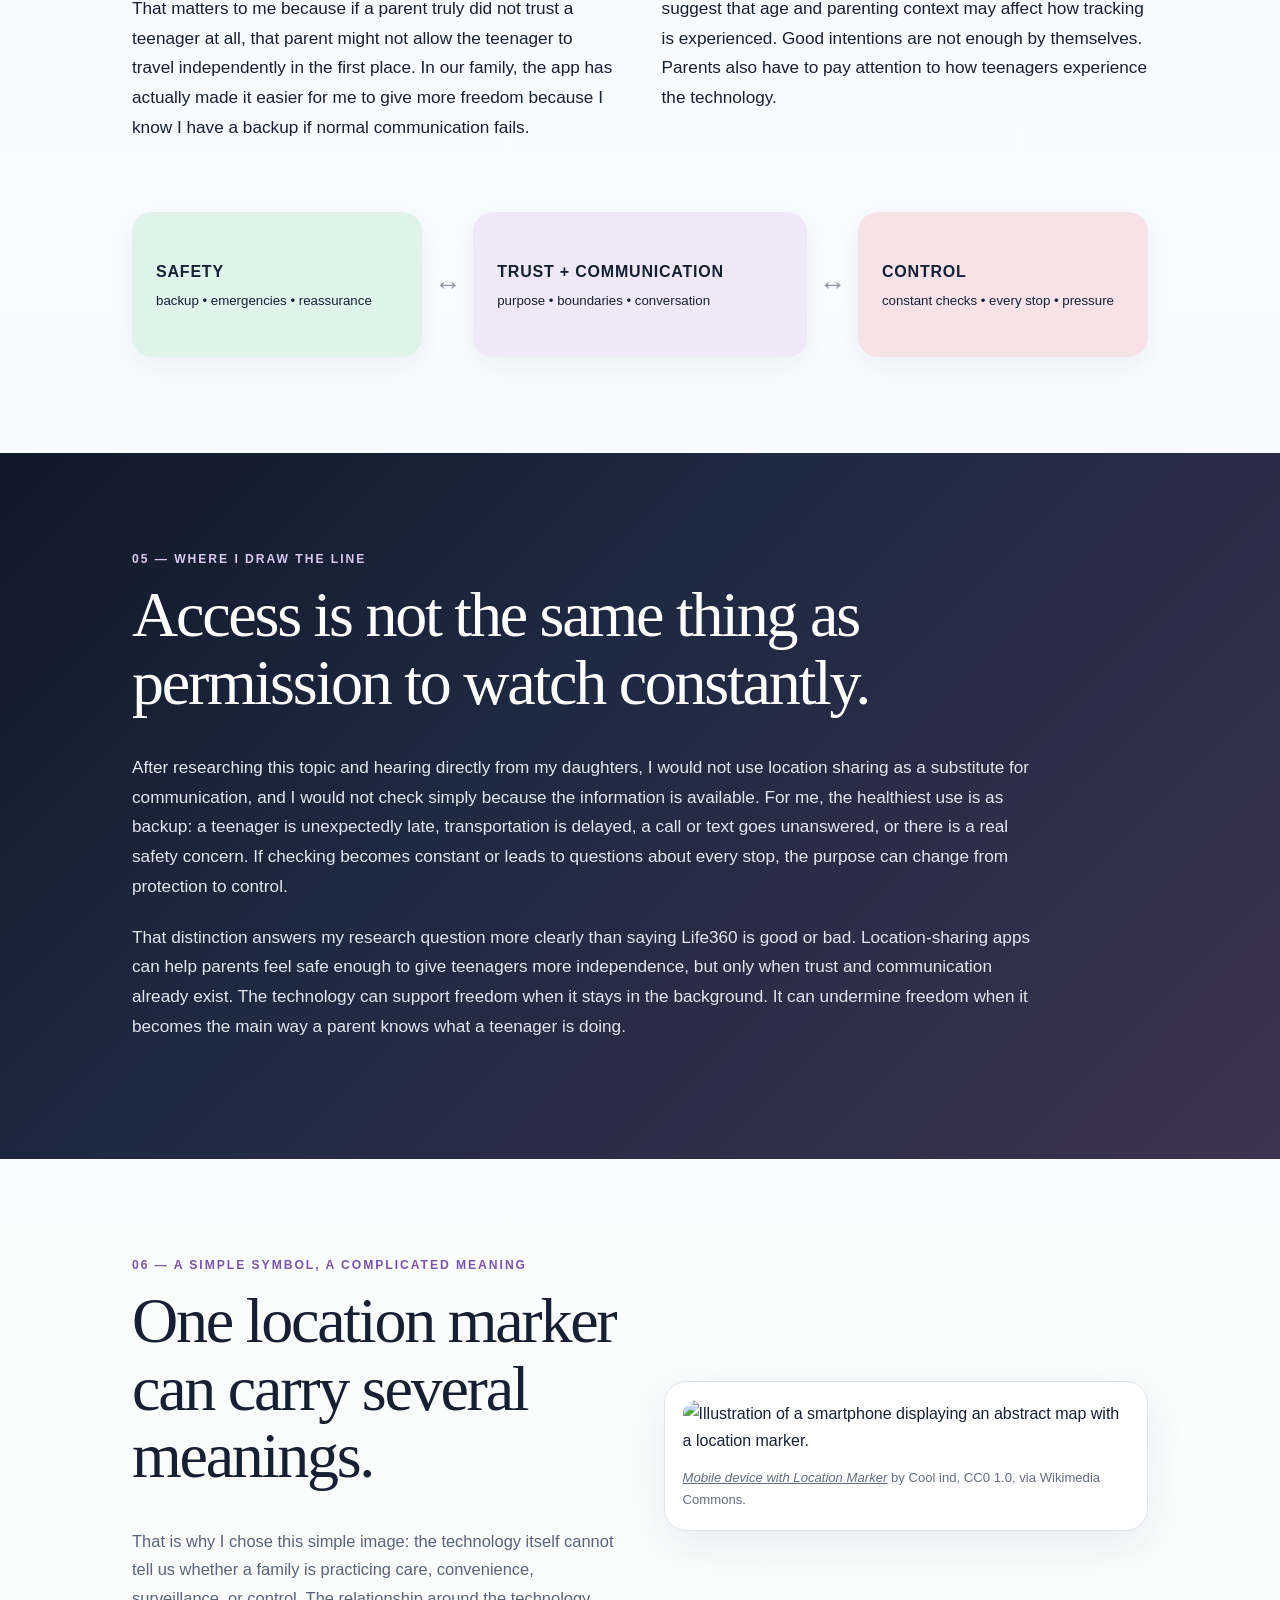
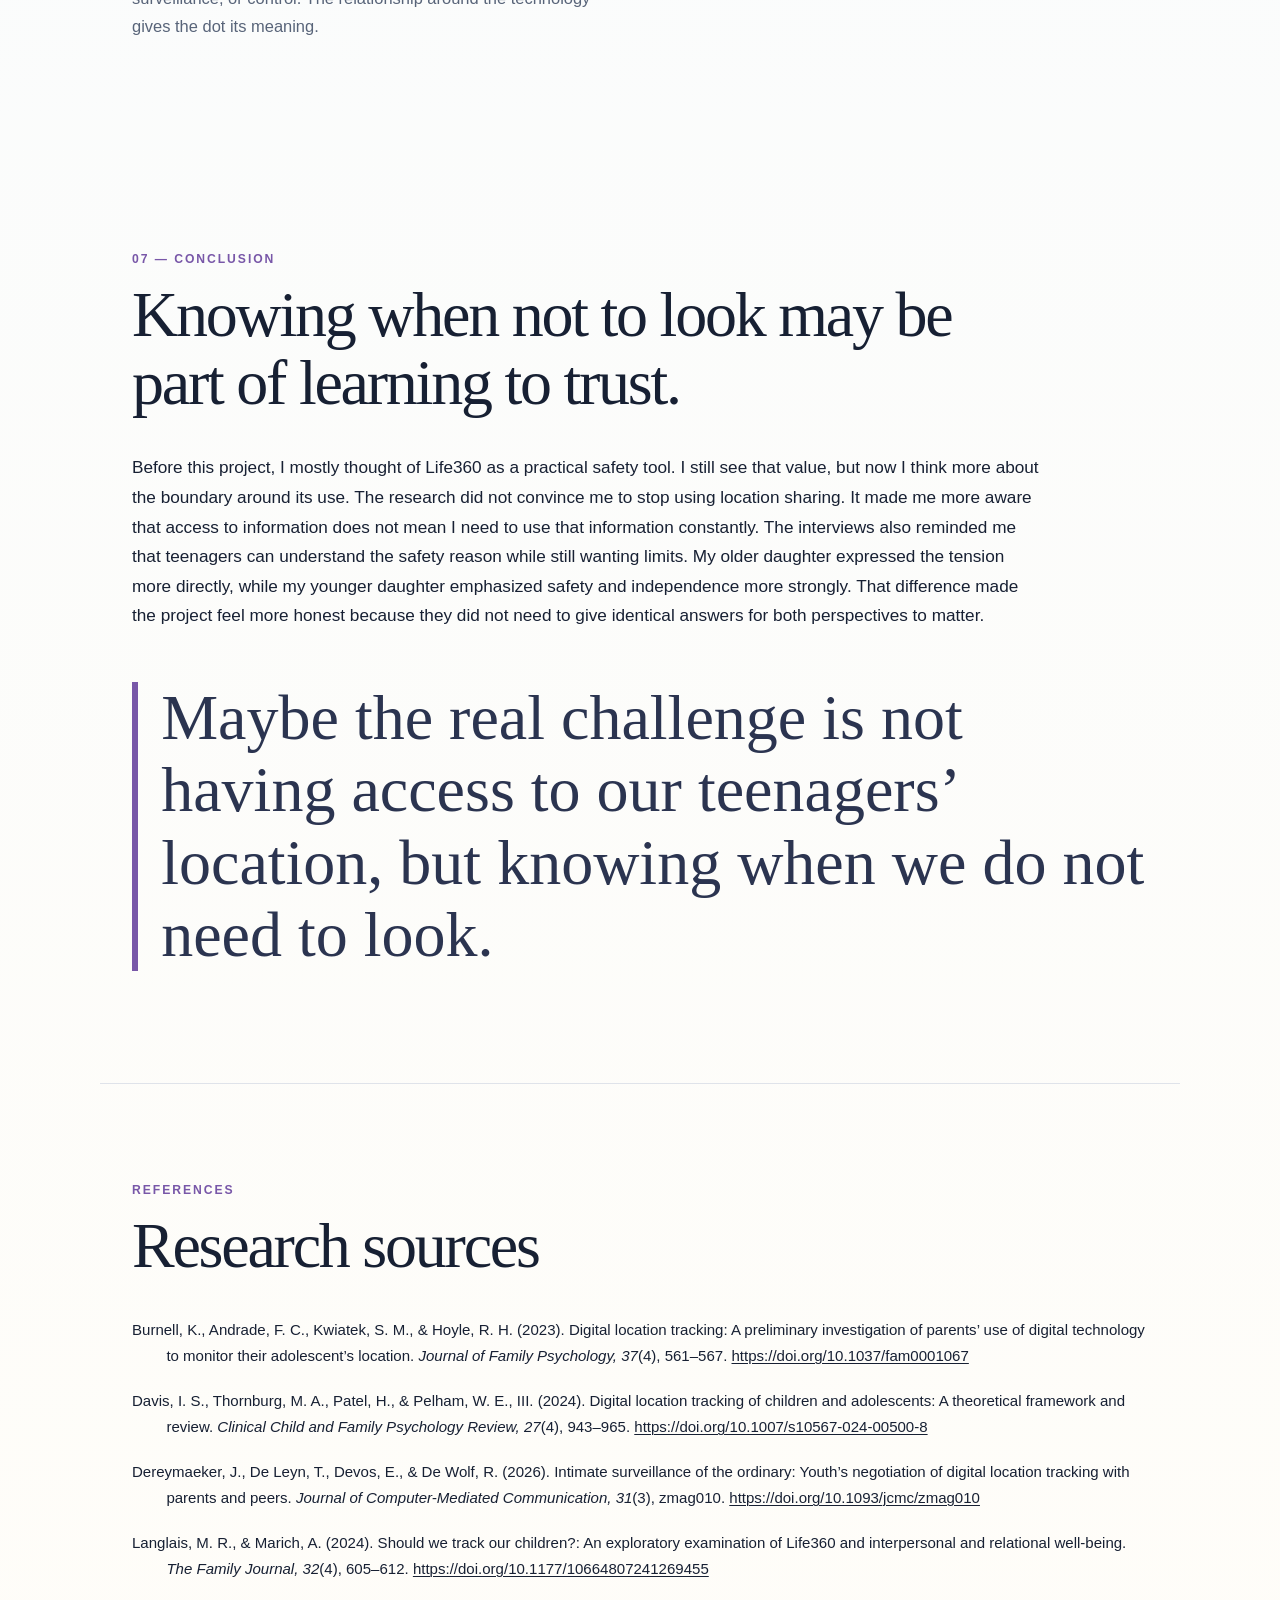
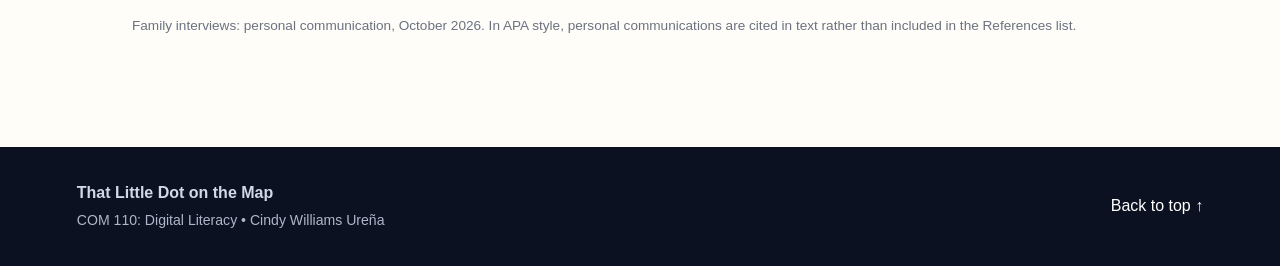
==== commit f6a305ab: "Add both daughters' interview perspectives to main COM110 project" ====
--- a/com110-life360/index.html
+++ b/com110-life360/index.html
@@ -108,20 +108,20 @@
           <p>— 15-year-old daughter, family interview, October 2026</p>
         </div>
         <div class="quote-card mini pink">
-          <div class="quote-icon" aria-hidden="true">“</div>
-          <blockquote>I do not mind it for safety, but if a parent keeps checking every little thing, then it starts to feel like too much.</blockquote>
-          <p>— 13-year-old daughter, family interview, October 2026</p>
+          <div class="quote-icon" aria-hidden="true">13</div>
+          <blockquote>My younger daughter focused more strongly on the safety side of location sharing. In her interview, she described the app as something that can help a parent feel comfortable giving a teenager more independence, as long as it is not used to monitor every small movement.</blockquote>
+          <p>— 13-year-old daughter, paraphrased from recorded family interview, October 2026</p>
         </div>
       </div>
 
       <div class="prose">
-        <p>Both interviews led me to the same basic idea: my daughters do not see location sharing as automatically bad, but they do notice the difference between safety and overchecking. My older daughter was very clear that the app can feel helpful and uncomfortable at the same time. My younger daughter also connected it more to safety than distrust, but she still felt that constantly watching every movement would cross a line. What stood out to me is that neither one rejected the idea of sharing location completely. What mattered to them was <strong>how the app is used</strong>.</p>
+        <p>The two interviews gave me related, but not identical, perspectives. My 15-year-old daughter openly described location sharing as <q>a little bit of both</q>—reassuring and uncomfortable at the same time. My 13-year-old daughter placed more emphasis on the safety side and on the freedom that can come when a parent feels reassured. Still, her answers also supported the idea that location sharing should not become constant monitoring. Hearing both of them made the issue feel less like a debate about one app and more like a question about boundaries.</p>
       </div>
 
       <div class="insight-grid">
-        <article><span>01</span><h3>Safety can feel real.</h3><p>Both daughters connected location sharing with emergencies, transportation issues, and family peace of mind.</p></article>
-        <article><span>02</span><h3>Constant checking changes the meaning.</h3><p>Their clearest boundary was not “never track me,” but “do not check all the time.”</p></article>
-        <article><span>03</span><h3>Trust and tracking can coexist.</h3><p>Neither daughter framed Life360 as automatic distrust; both tied it more to safety and freedom.</p></article>
+        <article><span>01</span><h3>Safety can feel real.</h3><p>Both interviews connected location sharing with emergencies, commuting, and the reassurance of knowing family can find them if something goes wrong.</p></article>
+        <article><span>02</span><h3>Constant checking changes the meaning.</h3><p>Neither perspective supported watching every movement simply because the technology makes it possible.</p></article>
+        <article><span>03</span><h3>Independence can grow with reassurance.</h3><p>The younger interview especially reinforced an idea from my own experience: when I feel safer, I am more comfortable allowing more independence.</p></article>
       </div>
 
       <div class="center-link">
@@ -133,8 +133,8 @@
       <p class="section-label">04 — Trust and independence are not opposites</p>
       <h2>Sometimes knowing where they are makes it easier for me to let go.</h2>
       <div class="prose two-col">
-        <p>What surprised me most was that neither daughter connected my use of Life360 with a lack of trust. They both see it more as concern for safety. That matters to me because if a parent truly did not trust a teenager at all, that parent might not allow the teenager to travel independently in the first place. In our family, the app has actually made it easier for me to give more freedom because I know I have a backup if normal communication fails.</p>
-        <p>That does not mean every teenager will feel the same way. Dereymaeker et al. (2026) show that young people negotiate their own boundaries, and Burnell et al. (2023) suggest that age and parenting context may affect how tracking is experienced. Good intentions are not enough by themselves. Parents also have to pay attention to how teenagers experience the technology.</p>
+        <p>What surprised me most was that neither interview treated my use of Life360 as automatic proof that I do not trust them. Both connected the app more strongly with safety and reassurance. That matters to me because if a parent truly did not trust a teenager at all, that parent might not allow the teenager to travel independently in the first place. In our family, the app has actually made it easier for me to give more freedom because I know I have a backup if normal communication fails.</p>
+        <p>Their answers do not mean every teenager will feel the same way. Dereymaeker et al. (2026) show that young people negotiate their own boundaries, and Burnell et al. (2023) suggest that age and parenting context may affect how tracking is experienced. Good intentions are not enough by themselves. Parents also have to pay attention to how teenagers experience the technology.</p>
       </div>
 
       <div class="balance-visual" role="img" aria-label="A three-part visual showing safety, trust and communication, and control.">
@@ -171,7 +171,7 @@
       <p class="section-label">07 — Conclusion</p>
       <h2>Knowing when not to look may be part of learning to trust.</h2>
       <div class="prose">
-        <p>Before this project, I mostly thought of Life360 as a practical safety tool. I still see that value, but now I think more about the boundary around its use. The research did not convince me to stop using location sharing. It made me more aware that access to information does not mean I need to use that information constantly. Both of my daughters also reminded me that teenagers can understand the safety reason while still wanting limits.</p>
+        <p>Before this project, I mostly thought of Life360 as a practical safety tool. I still see that value, but now I think more about the boundary around its use. The research did not convince me to stop using location sharing. It made me more aware that access to information does not mean I need to use that information constantly. The interviews also reminded me that teenagers can understand the safety reason while still wanting limits. My older daughter expressed the tension more directly, while my younger daughter emphasized safety and independence more strongly. That difference made the project feel more honest because they did not need to give identical answers for both perspectives to matter.</p>
       </div>
       <blockquote class="final-quote">Maybe the real challenge is not having access to our teenagers’ location, but knowing when we do not need to look.</blockquote>
     </section>
--- a/com110-life360/styles.css
+++ b/com110-life360/styles.css
@@ -1 +1 @@
-:root{--ink:#172033;--muted:#5d687e;--paper:#f8f7f4;--card:#ffffff;--purple:#7857a8;--purple2:#a78ccc;--blue:#366b8f;--mint:#dff3ea;--rose:#f6e2e7;--lav:#eee8f8;--line:#dfe3ea;--dark:#111827;--cream:#f8f0db}*{box-sizing:border-box}html{scroll-behavior:smooth}body{margin:0;font-family:Inter,ui-sans-serif,-apple-system,BlinkMacSystemFont,"Segoe UI",Arial,sans-serif;color:var(--ink);background:var(--paper);line-height:1.72}a{color:inherit}img{max-width:100%;display:block}.progress{position:fixed;top:0;left:0;width:100%;height:4px;z-index:100;background:transparent}.progress span{display:block;height:100%;width:0;background:linear-gradient(90deg,var(--purple),#3d83aa);transition:width .08s linear}.hero{min-height:94vh;padding:0 6vw 5rem;background:radial-gradient(circle at 78% 20%,#ece1fb 0,transparent 33%),radial-gradient(circle at 18% 10%,#dceefa 0,transparent 30%),linear-gradient(135deg,#fbfbf8,#f5f0f8)}.nav{display:flex;justify-content:space-between;align-items:center;padding:1.25rem 0;border-bottom:1px solid rgba(23,32,51,.1);position:relative}.brand{text-decoration:none;font-weight:800;letter-spacing:.08em;font-size:.88rem}.nav-links{display:flex;gap:1.3rem;align-items:center}.nav-links a{text-decoration:none;color:#3f4a61;font-size:.94rem}.nav-links a:hover{color:var(--purple)}.menu-toggle{display:none;border:1px solid var(--line);background:white;border-radius:999px;padding:.55rem .9rem;font:inherit}.hero-grid{max-width:1180px;margin:0 auto;padding-top:6.6rem;display:grid;grid-template-columns:1.2fr .8fr;gap:4.5rem;align-items:center}.eyebrow,.section-label{text-transform:uppercase;letter-spacing:.16em;font-weight:800;font-size:.76rem;color:var(--purple);margin:0 0 .7rem}.hero h1{font-family:Georgia,"Times New Roman",serif;font-size:clamp(3.9rem,8vw,7.2rem);font-weight:500;line-height:.91;letter-spacing:-.055em;margin:.35rem 0 1.2rem}.subtitle{font-size:1.45rem;color:var(--muted);margin:0 0 2rem}.question-box{max-width:760px;border-left:4px solid var(--purple);padding:.45rem 0 .45rem 1.15rem}.question-box span{font-size:.76rem;text-transform:uppercase;letter-spacing:.12em;font-weight:800;color:var(--purple)}.question-box p{margin:.35rem 0 0;font-size:1.04rem}.button{display:inline-flex;gap:.65rem;align-items:center;margin-top:1.8rem;text-decoration:none;background:var(--ink);color:white;padding:.85rem 1.2rem;border-radius:999px;font-weight:700}.hero-art{display:flex;flex-direction:column;align-items:center;gap:1rem}.phone{width:255px;height:475px;background:#141c29;border-radius:43px;padding:18px;position:relative;box-shadow:0 28px 80px rgba(41,37,73,.2);overflow:hidden}.phone:before{content:"";position:absolute;inset:18px;border-radius:27px;background:linear-gradient(155deg,#d7f0fa 0 35%,#f6e6f0 35% 68%,#f8edc9 68%)}.phone-speaker{position:absolute;top:28px;left:50%;transform:translateX(-50%);width:80px;height:7px;background:#101723;border-radius:20px;z-index:6}.road{position:absolute;background:white;border-radius:99px;z-index:2;opacity:.92}.road-a{width:310px;height:27px;transform:rotate(36deg);left:-52px;top:160px}.road-b{width:275px;height:21px;transform:rotate(-31deg);left:-18px;top:285px}.road-c{width:230px;height:18px;transform:rotate(8deg);left:38px;top:377px}.pin{position:absolute;left:50%;top:50%;width:82px;height:82px;background:var(--purple);border-radius:50% 50% 50% 0;transform:translate(-50%,-50%) rotate(-45deg);z-index:5;box-shadow:0 15px 30px rgba(66,41,97,.25)}.pin span{position:absolute;width:28px;height:28px;border-radius:50%;background:white;left:27px;top:27px}.map-label{position:absolute;z-index:4;background:rgba(255,255,255,.9);padding:.3rem .5rem;border-radius:7px;font-size:.56rem;letter-spacing:.08em;font-weight:800;color:#506078}.label-home{left:38px;top:104px}.label-school{right:35px;bottom:63px}.hero-note{font-family:Georgia,serif;font-style:italic;color:#59647b;max-width:330px;text-align:center;margin:0}.section{max-width:1080px;margin:0 auto;padding:6rem 2rem}.section h2{font-family:Georgia,"Times New Roman",serif;font-size:clamp(2.35rem,5vw,4.25rem);font-weight:500;line-height:1.06;letter-spacing:-.035em;margin:.55rem 0 2.3rem;max-width:900px}.prose{font-size:1.075rem;max-width:910px}.prose p{margin:0 0 1.35rem}.two-col{max-width:none;display:grid;grid-template-columns:1fr 1fr;gap:2.7rem}.text-link{font-weight:750;text-decoration-thickness:1px;text-underline-offset:3px;color:#4b4d94}.stats-band{background:var(--dark);color:white;padding:4.6rem 2rem}.stats-wrap{max-width:1080px;margin:0 auto}.section-label.light{color:#cdb8ec}.stats-grid{display:grid;grid-template-columns:repeat(4,1fr);gap:1rem}.stat{padding:1.3rem 1.15rem;border:1px solid rgba(255,255,255,.15);border-radius:18px;background:rgba(255,255,255,.045);display:flex;flex-direction:column;min-height:215px}.stat strong{font-family:Georgia,serif;font-size:2.65rem;font-weight:500;color:#f6edff}.stat span{font-size:.91rem;color:#d4d9e4;line-height:1.45;margin:.45rem 0 auto}.stat a{font-size:.8rem;margin-top:1rem;color:#d6c9f2}.teen-section{position:relative}.teen-heading{display:grid;grid-template-columns:1fr 320px;gap:2.4rem;align-items:start}.method-note{background:var(--cream);border-radius:18px;padding:1.2rem 1.3rem;font-size:.9rem}.method-note p{margin:.35rem 0 0;color:#5f5543}.quote-card{margin:2.4rem 0;background:linear-gradient(135deg,#182237,#252c43);color:white;border-radius:26px;padding:2.2rem 2.4rem;position:relative;overflow:hidden}.quote-card:after{content:"";position:absolute;width:180px;height:180px;border-radius:50%;background:rgba(167,140,204,.2);right:-60px;bottom:-80px}.quote-icon{font-family:Georgia,serif;font-size:5.5rem;color:#cab7e7;line-height:.6}.quote-card blockquote{font-family:Georgia,serif;font-size:clamp(1.4rem,2.5vw,2rem);line-height:1.4;margin:1rem 0;max-width:900px}.quote-card p{margin:0;color:#cbd2df;font-size:.9rem}.insight-grid{display:grid;grid-template-columns:repeat(3,1fr);gap:1rem;margin-top:2rem}.insight-grid article{background:white;border:1px solid var(--line);border-radius:20px;padding:1.35rem;box-shadow:0 10px 30px rgba(36,45,73,.055)}.insight-grid article>span{display:inline-block;color:var(--purple);font-weight:800;font-size:.78rem;letter-spacing:.12em}.insight-grid h3{font-size:1.13rem;margin:.45rem 0}.insight-grid p{margin:0;color:#59647a;font-size:.92rem}.balance-visual{display:grid;grid-template-columns:1fr auto 1.15fr auto 1fr;gap:.75rem;align-items:center;margin-top:3rem}.balance-item{min-height:145px;border-radius:20px;padding:1.5rem;display:flex;flex-direction:column;justify-content:center}.balance-item span{font-weight:850;letter-spacing:.05em}.balance-item small{font-size:.83rem;margin-top:.45rem;line-height:1.4}.balance-item.safe{background:var(--mint)}.balance-item.trust{background:var(--lav)}.balance-item.control{background:var(--rose)}.balance-arrow{font-size:1.7rem;color:#8c95a5}.dark-section{max-width:none;background:#121a2a;color:white;padding-left:max(2rem,calc((100vw - 1080px)/2 + 2rem));padding-right:max(2rem,calc((100vw - 1080px)/2 + 2rem))}.dark-section h2{max-width:880px}.light-text{color:#e2e6ef}.image-section{display:grid;grid-template-columns:1fr 1fr;gap:3rem;align-items:center}.image-section figure{margin:0;background:white;border:1px solid var(--line);border-radius:22px;padding:1.1rem;box-shadow:0 14px 40px rgba(36,45,73,.08)}.image-section img{border-radius:14px}.image-section figcaption{font-size:.82rem;color:#636d7f;margin-top:.75rem}.image-copy p:not(.section-label){font-size:1.03rem;color:#586479}.conclusion{padding-bottom:7rem}.final-quote{font-family:Georgia,serif;font-size:clamp(2.15rem,5vw,4.1rem);line-height:1.13;margin:3.2rem 0 0;border-left:6px solid var(--purple);padding-left:1.45rem;color:#2b3450}.references{border-top:1px solid var(--line)}.reference-list p{padding-left:2.15rem;text-indent:-2.15rem;margin:0 0 1.2rem;font-size:.94rem}.reference-list a{text-decoration-thickness:1px;text-underline-offset:2px}.source-note{font-size:.85rem;color:#6b7280;margin-top:2rem}footer{background:#0b1120;color:#d2d8e5;padding:2rem 6vw;display:flex;justify-content:space-between;align-items:center;gap:1rem;flex-wrap:wrap}footer span{font-size:.88rem;color:#aeb7c7}footer a{color:white;text-decoration:none}.reveal{opacity:0;transform:translateY(18px);transition:opacity .65s ease,transform .65s ease}.reveal.visible{opacity:1;transform:none}@media(prefers-reduced-motion:reduce){html{scroll-behavior:auto}.reveal{opacity:1;transform:none;transition:none}.progress span{transition:none}}@media(max-width:880px){.hero-grid,.two-col,.teen-heading,.image-section{grid-template-columns:1fr}.hero-grid{padding-top:4rem}.hero-art{order:-1}.phone{width:205px;height:380px}.stats-grid{grid-template-columns:repeat(2,1fr)}.insight-grid{grid-template-columns:1fr}.balance-visual{grid-template-columns:1fr}.balance-arrow{transform:rotate(90deg);text-align:center}.section{padding:4.5rem 1.3rem}.dark-section{padding-left:1.3rem;padding-right:1.3rem}}@media(max-width:680px){.menu-toggle{display:block}.nav-links{display:none;position:absolute;top:64px;right:0;left:0;background:#fff;border:1px solid var(--line);border-radius:16px;padding:.7rem;box-shadow:0 12px 35px rgba(25,35,55,.1);z-index:30;flex-direction:column;align-items:stretch}.nav-links.open{display:flex}.nav-links a{padding:.55rem .7rem}.hero{padding-left:1.2rem;padding-right:1.2rem}.hero h1{font-size:clamp(3.25rem,18vw,5.6rem)}.stats-grid{grid-template-columns:1fr}.stat{min-height:160px}.quote-card{padding:1.7rem 1.4rem}.section h2{font-size:2.5rem}}+:root{--ink:#172033;--muted:#5d687e;--paper:#f8f7f4;--card:#ffffff;--purple:#7857a8;--purple2:#a78ccc;--blue:#366b8f;--mint:#dff3ea;--rose:#f6e2e7;--lav:#eee8f8;--line:#dfe3ea;--dark:#111827;--cream:#f8f0db;--blush:#ffe6ef;--sky:#e7f2ff;--gold:#fff3d6}*{box-sizing:border-box}html{scroll-behavior:smooth}body{margin:0;font-family:Inter,ui-sans-serif,-apple-system,BlinkMacSystemFont,"Segoe UI",Arial,sans-serif;color:var(--ink);background:var(--paper);line-height:1.72}body.body-gradient{background:linear-gradient(180deg,#fffafc 0%,#f9f7fb 18%,#f7fbff 58%,#fffdf8 100%)}a{color:inherit}img{max-width:100%;display:block}.progress{position:fixed;top:0;left:0;width:100%;height:4px;z-index:100;background:transparent}.progress span{display:block;height:100%;width:0;background:linear-gradient(90deg,var(--purple),#3d83aa,#d67aa6);transition:width .08s linear}.hero{min-height:94vh;padding:0 6vw 5rem;background:radial-gradient(circle at 78% 20%,rgba(236,225,251,.95) 0,transparent 33%),radial-gradient(circle at 18% 10%,rgba(220,238,250,.92) 0,transparent 30%),linear-gradient(135deg,#fff9fb 0%,#f8f0fb 40%,#f6fbff 100%)}.subhero{padding:0 6vw 4rem;background:radial-gradient(circle at 78% 12%,rgba(255,230,239,.95) 0,transparent 30%),radial-gradient(circle at 15% 20%,rgba(223,243,234,.9) 0,transparent 28%),linear-gradient(135deg,#fff8fb 0%,#f4effb 52%,#eef8ff 100%)}.subhero-inner{max-width:1080px;margin:0 auto;padding:4.5rem 0 1rem}.subhero h1{font-family:Georgia,"Times New Roman",serif;font-size:clamp(3.2rem,7vw,5.7rem);font-weight:500;line-height:.96;letter-spacing:-.05em;margin:.2rem 0 1rem}.subhero-copy{max-width:820px;font-size:1.06rem;color:#4f5e73}.nav{display:flex;justify-content:space-between;align-items:center;padding:1.25rem 0;border-bottom:1px solid rgba(23,32,51,.1);position:relative}.brand{text-decoration:none;font-weight:800;letter-spacing:.08em;font-size:.88rem}.nav-links{display:flex;gap:1.3rem;align-items:center}.nav-links a{text-decoration:none;color:#3f4a61;font-size:.94rem}.nav-links a:hover{color:var(--purple)}.menu-toggle{display:none;border:1px solid var(--line);background:white;border-radius:999px;padding:.55rem .9rem;font:inherit}.hero-grid{max-width:1180px;margin:0 auto;padding-top:6.6rem;display:grid;grid-template-columns:1.2fr .8fr;gap:4.5rem;align-items:center}.eyebrow,.section-label{text-transform:uppercase;letter-spacing:.16em;font-weight:800;font-size:.76rem;color:var(--purple);margin:0 0 .7rem}.hero h1{font-family:Georgia,"Times New Roman",serif;font-size:clamp(3.9rem,8vw,7.2rem);font-weight:500;line-height:.91;letter-spacing:-.055em;margin:.35rem 0 1.2rem}.subtitle{font-size:1.45rem;color:var(--muted);margin:0 0 2rem}.question-box{max-width:760px;border-left:4px solid var(--purple);padding:.45rem 0 .45rem 1.15rem}.question-box span{font-size:.76rem;text-transform:uppercase;letter-spacing:.12em;font-weight:800;color:var(--purple)}.question-box p{margin:.35rem 0 0;font-size:1.04rem}.button{display:inline-flex;gap:.65rem;align-items:center;margin-top:1.15rem;margin-right:.65rem;text-decoration:none;background:var(--ink);color:white;padding:.85rem 1.2rem;border-radius:999px;font-weight:700;box-shadow:0 10px 24px rgba(23,32,51,.12)}.button-secondary{background:white;color:var(--ink);border:1px solid rgba(23,32,51,.1)}.hero-art{display:flex;flex-direction:column;align-items:center;gap:1rem}.phone{width:255px;height:475px;background:#141c29;border-radius:43px;padding:18px;position:relative;box-shadow:0 28px 80px rgba(41,37,73,.2);overflow:hidden}.phone:before{content:"";position:absolute;inset:18px;border-radius:27px;background:linear-gradient(155deg,#d7f0fa 0 35%,#f6e6f0 35% 68%,#f8edc9 68%)}.phone-speaker{position:absolute;top:28px;left:50%;transform:translateX(-50%);width:80px;height:7px;background:#101723;border-radius:20px;z-index:6}.road{position:absolute;background:white;border-radius:99px;z-index:2;opacity:.92}.road-a{width:310px;height:27px;transform:rotate(36deg);left:-52px;top:160px}.road-b{width:275px;height:21px;transform:rotate(-31deg);left:-18px;top:285px}.road-c{width:230px;height:18px;transform:rotate(8deg);left:38px;top:377px}.pin{position:absolute;left:50%;top:50%;width:82px;height:82px;background:var(--purple);border-radius:50% 50% 50% 0;transform:translate(-50%,-50%) rotate(-45deg);z-index:5;box-shadow:0 15px 30px rgba(66,41,97,.25)}.pin span{position:absolute;width:28px;height:28px;border-radius:50%;background:white;left:27px;top:27px}.map-label{position:absolute;z-index:4;background:rgba(255,255,255,.9);padding:.3rem .5rem;border-radius:7px;font-size:.56rem;letter-spacing:.08em;font-weight:800;color:#506078}.label-home{left:38px;top:104px}.label-school{right:35px;bottom:63px}.hero-note{font-family:Georgia,serif;font-style:italic;color:#59647b;max-width:330px;text-align:center;margin:0}.section{max-width:1080px;margin:0 auto;padding:6rem 2rem}.section h2{font-family:Georgia,"Times New Roman",serif;font-size:clamp(2.35rem,5vw,4.25rem);font-weight:500;line-height:1.06;letter-spacing:-.035em;margin:.55rem 0 2.3rem;max-width:900px}.prose{font-size:1.075rem;max-width:910px}.prose p{margin:0 0 1.35rem}.two-col{max-width:none;display:grid;grid-template-columns:1fr 1fr;gap:2.7rem}.text-link{font-weight:750;text-decoration-thickness:1px;text-underline-offset:3px;color:#4b4d94}.stats-band{background:linear-gradient(135deg,#111827 0%,#18223a 52%,#222949 100%);color:white;padding:4.6rem 2rem}.stats-wrap{max-width:1080px;margin:0 auto}.section-label.light{color:#d9c7f0}.stats-grid{display:grid;grid-template-columns:repeat(4,1fr);gap:1rem}.stat{padding:1.3rem 1.15rem;border:1px solid rgba(255,255,255,.15);border-radius:18px;background:rgba(255,255,255,.045);display:flex;flex-direction:column;min-height:215px;backdrop-filter:blur(3px)}.stat strong{font-family:Georgia,serif;font-size:2.65rem;font-weight:500;color:#f6edff}.stat span{font-size:.91rem;color:#d4d9e4;line-height:1.45;margin:.45rem 0 auto}.stat a{font-size:.8rem;margin-top:1rem;color:#d6c9f2}.teen-section{position:relative}.teen-heading{display:grid;grid-template-columns:1fr 320px;gap:2.4rem;align-items:start}.method-note{background:linear-gradient(135deg,var(--cream),#fff8ea);border-radius:18px;padding:1.2rem 1.3rem;font-size:.9rem;box-shadow:0 12px 28px rgba(36,45,73,.05)}.method-note p{margin:.35rem 0 0;color:#5f5543}.dual-quotes{display:grid;grid-template-columns:1fr 1fr;gap:1rem;margin:2.2rem 0}.quote-card{background:linear-gradient(135deg,#182237,#252c43);color:white;border-radius:26px;padding:2.2rem 2.4rem;position:relative;overflow:hidden;box-shadow:0 18px 36px rgba(23,32,51,.11)}.quote-card:after{content:"";position:absolute;width:180px;height:180px;border-radius:50%;background:rgba(167,140,204,.2);right:-60px;bottom:-80px}.quote-card.pink{background:linear-gradient(135deg,#5b3457,#7a4873)}.quote-card.pink:after{background:rgba(255,255,255,.12)}.quote-card.mini{margin:0;padding:1.8rem 1.8rem}.quote-icon{font-family:Georgia,serif;font-size:5.5rem;color:#cab7e7;line-height:.6}.quote-card blockquote{font-family:Georgia,serif;font-size:clamp(1.4rem,2.5vw,2rem);line-height:1.4;margin:1rem 0;max-width:900px}.quote-card.mini blockquote{font-size:1.2rem}.quote-card p{margin:0;color:#cbd2df;font-size:.9rem}.insight-grid{display:grid;grid-template-columns:repeat(3,1fr);gap:1rem;margin-top:2rem}.insight-grid article,.qa-card,.compare-grid article{background:white;border:1px solid var(--line);border-radius:20px;padding:1.35rem;box-shadow:0 10px 30px rgba(36,45,73,.055)}.insight-grid article>span{display:inline-block;color:var(--purple);font-weight:800;font-size:.78rem;letter-spacing:.12em}.insight-grid h3,.qa-card h3,.compare-grid h3{font-size:1.13rem;margin:.45rem 0}.insight-grid p,.qa-card p,.compare-grid p,.compare-grid li{margin:0;color:#59647a;font-size:.92rem}.center-link{text-align:center;margin-top:2rem}.balance-visual{display:grid;grid-template-columns:1fr auto 1.15fr auto 1fr;gap:.75rem;align-items:center;margin-top:3rem}.balance-item{min-height:145px;border-radius:20px;padding:1.5rem;display:flex;flex-direction:column;justify-content:center;box-shadow:0 10px 24px rgba(36,45,73,.05)}.balance-item span{font-weight:850;letter-spacing:.05em}.balance-item small{font-size:.83rem;margin-top:.45rem;line-height:1.4}.balance-item.safe{background:var(--mint)}.balance-item.trust{background:var(--lav)}.balance-item.control{background:var(--rose)}.balance-arrow{font-size:1.7rem;color:#8c95a5}.dark-section{max-width:none;background:linear-gradient(135deg,#111827 0%,#1e2942 40%,#3d3350 100%);color:white;padding-left:max(2rem,calc((100vw - 1080px)/2 + 2rem));padding-right:max(2rem,calc((100vw - 1080px)/2 + 2rem))}.dark-section h2{max-width:880px}.light-text{color:#e2e6ef}.image-section{display:grid;grid-template-columns:1fr 1fr;gap:3rem;align-items:center}.image-section figure{margin:0;background:white;border:1px solid var(--line);border-radius:22px;padding:1.1rem;box-shadow:0 14px 40px rgba(36,45,73,.08)}.image-section img{border-radius:14px}.image-section figcaption{font-size:.82rem;color:#636d7f;margin-top:.75rem}.image-copy p:not(.section-label){font-size:1.03rem;color:#586479}.conclusion{padding-bottom:7rem}.final-quote{font-family:Georgia,serif;font-size:clamp(2.15rem,5vw,4.1rem);line-height:1.13;margin:3.2rem 0 0;border-left:6px solid var(--purple);padding-left:1.45rem;color:#2b3450}.references{border-top:1px solid var(--line)}.reference-list p{padding-left:2.15rem;text-indent:-2.15rem;margin:0 0 1.2rem;font-size:.94rem}.reference-list a{text-decoration-thickness:1px;text-underline-offset:2px}.source-note{font-size:.85rem;color:#6b7280;margin-top:2rem}.pill-row{display:flex;gap:.7rem;flex-wrap:wrap;margin-top:1.3rem}.pill{display:inline-block;padding:.45rem .85rem;border-radius:999px;background:rgba(255,255,255,.75);border:1px solid rgba(23,32,51,.08);font-size:.86rem;color:#435063}.interview-panel{border-radius:32px;padding-top:3rem;padding-bottom:3rem;box-shadow:0 18px 38px rgba(36,45,73,.06)}.interview-panel.older{background:linear-gradient(180deg,#fbfbff 0%,#f5f3fb 100%)}.interview-panel.younger{background:linear-gradient(180deg,#fffafc 0%,#fdf2f7 100%)}.panel-head{display:flex;justify-content:space-between;align-items:flex-start;gap:1rem;flex-wrap:wrap;margin-bottom:1.4rem}.age-badge{padding:.55rem .95rem;border-radius:999px;background:var(--lav);font-weight:700;color:#4b3d69}.age-badge.pink{background:var(--blush);color:#7a4862}.qa-grid{display:grid;grid-template-columns:1fr 1fr;gap:1rem}.qa-card h3{margin-top:0}.qa-card p{margin-top:.35rem;line-height:1.6}.compare-grid{display:grid;grid-template-columns:1fr 1fr;gap:1rem;align-items:start}.compare-grid ul{margin:.4rem 0 0 1.1rem;padding:0}.quote-card.final{margin-top:2rem;background:linear-gradient(135deg,#20253f,#324b69)}footer{background:#0b1120;color:#d2d8e5;padding:2rem 6vw;display:flex;justify-content:space-between;align-items:center;gap:1rem;flex-wrap:wrap}footer span{font-size:.88rem;color:#aeb7c7}footer a{color:white;text-decoration:none}.reveal{opacity:0;transform:translateY(18px);transition:opacity .65s ease,transform .65s ease}.reveal.visible{opacity:1;transform:none}@media(prefers-reduced-motion:reduce){html{scroll-behavior:auto}.reveal{opacity:1;transform:none;transition:none}.progress span{transition:none}}@media(max-width:880px){.hero-grid,.two-col,.teen-heading,.image-section,.qa-grid,.compare-grid,.dual-quotes{grid-template-columns:1fr}.hero-grid{padding-top:4rem}.hero-art{order:-1}.phone{width:205px;height:380px}.stats-grid{grid-template-columns:repeat(2,1fr)}.insight-grid{grid-template-columns:1fr}.balance-visual{grid-template-columns:1fr}.balance-arrow{transform:rotate(90deg);text-align:center}.section{padding:4.5rem 1.3rem}.dark-section{padding-left:1.3rem;padding-right:1.3rem}}@media(max-width:680px){.menu-toggle{display:block}.nav-links{display:none;position:absolute;top:64px;right:0;left:0;background:#fff;border:1px solid var(--line);border-radius:16px;padding:.7rem;box-shadow:0 12px 35px rgba(25,35,55,.1);z-index:30;flex-direction:column;align-items:stretch}.nav-links.open{display:flex}.nav-links a{padding:.55rem .7rem}.hero,.subhero{padding-left:1.2rem;padding-right:1.2rem}.hero h1{font-size:clamp(3.25rem,18vw,5.6rem)}.subhero h1{font-size:clamp(2.8rem,16vw,4.5rem)}.stats-grid{grid-template-columns:1fr}.stat{min-height:160px}.quote-card{padding:1.7rem 1.4rem}.section h2{font-size:2.5rem}.panel-head{align-items:stretch}.button{display:inline-flex;width:auto}}
